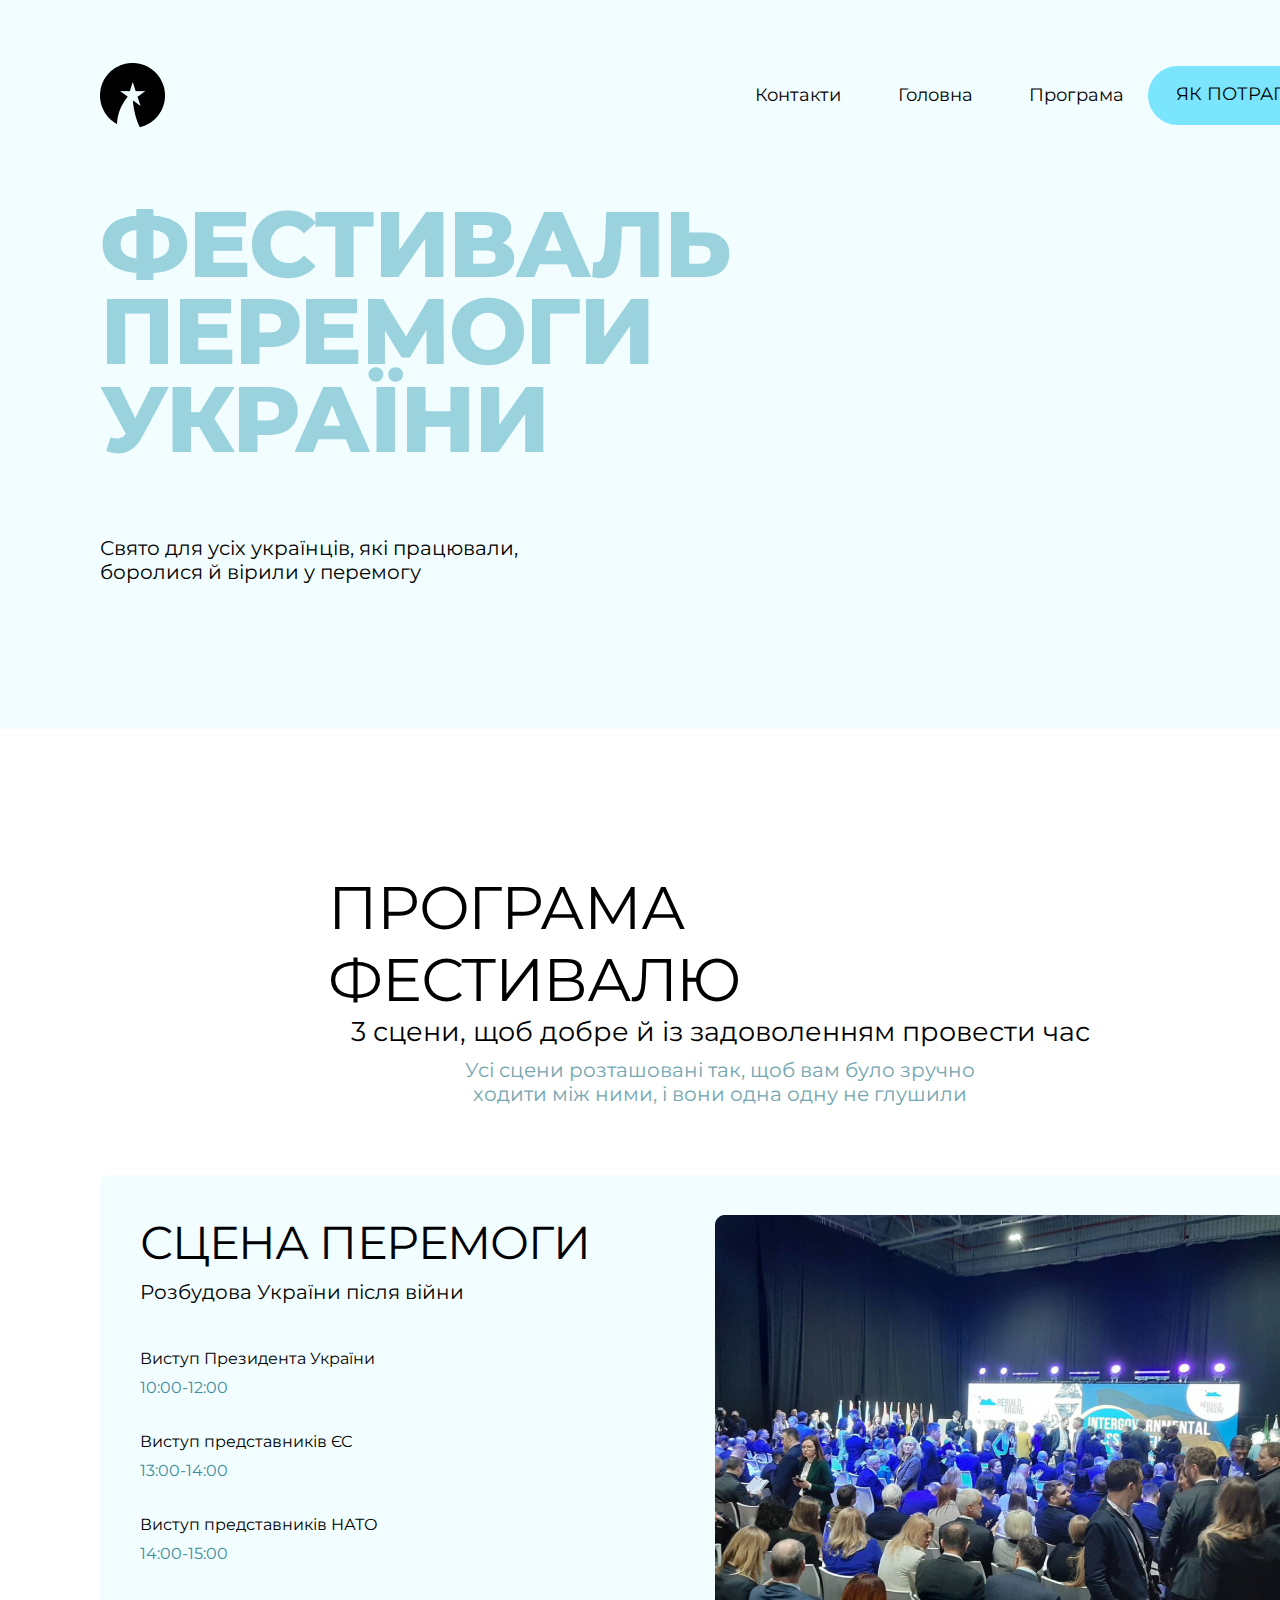
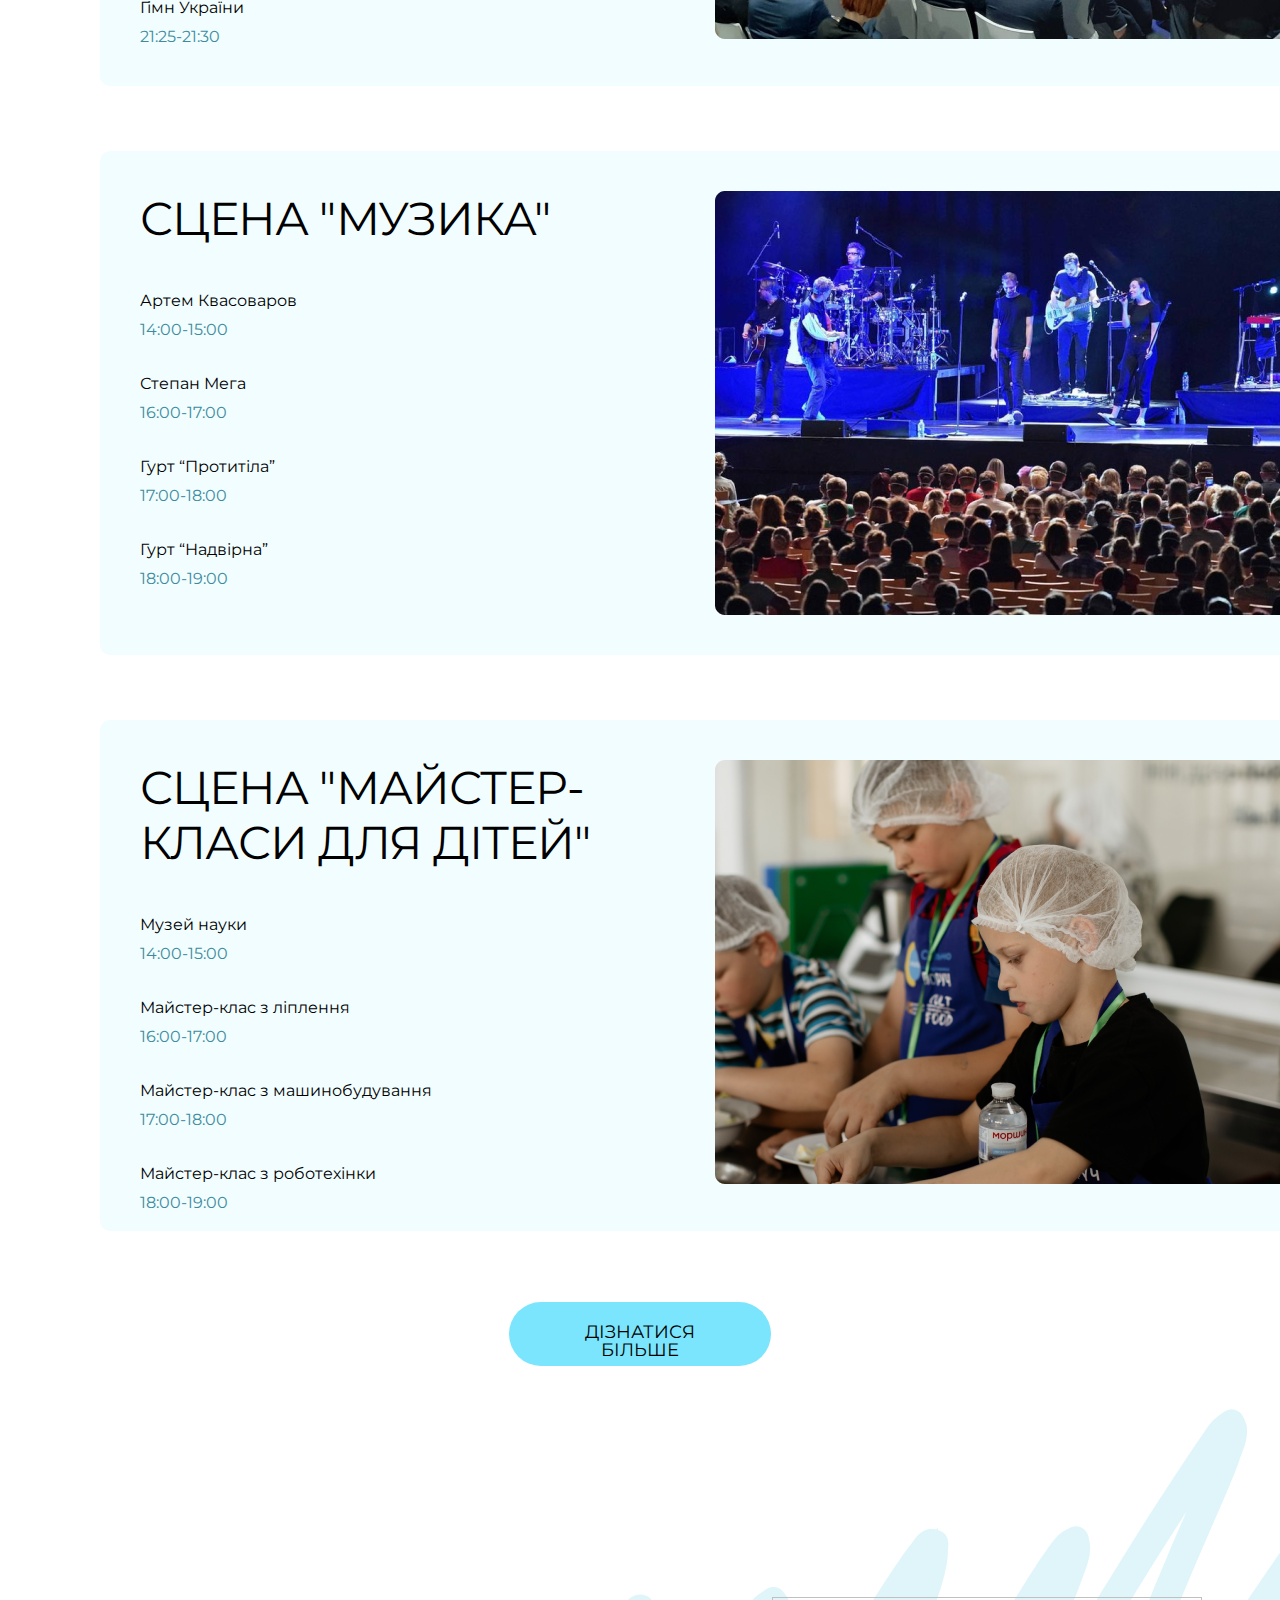
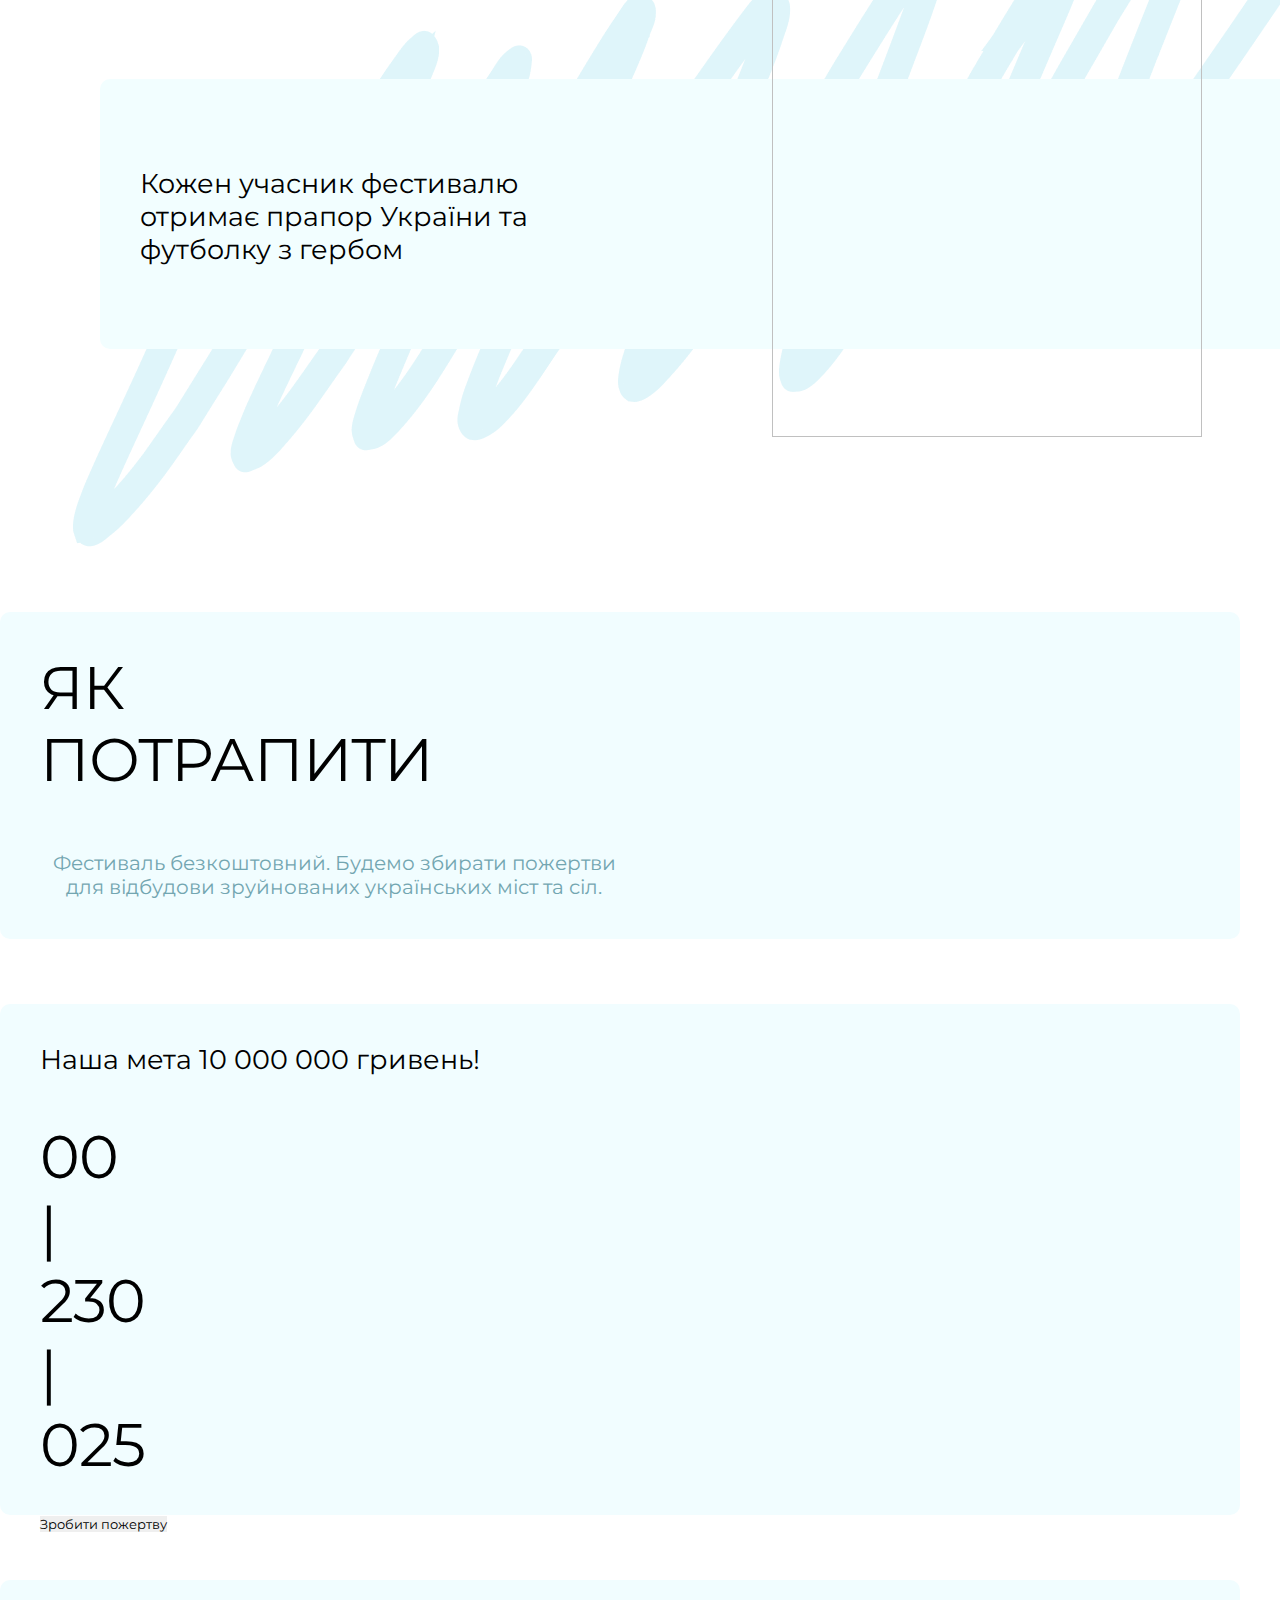
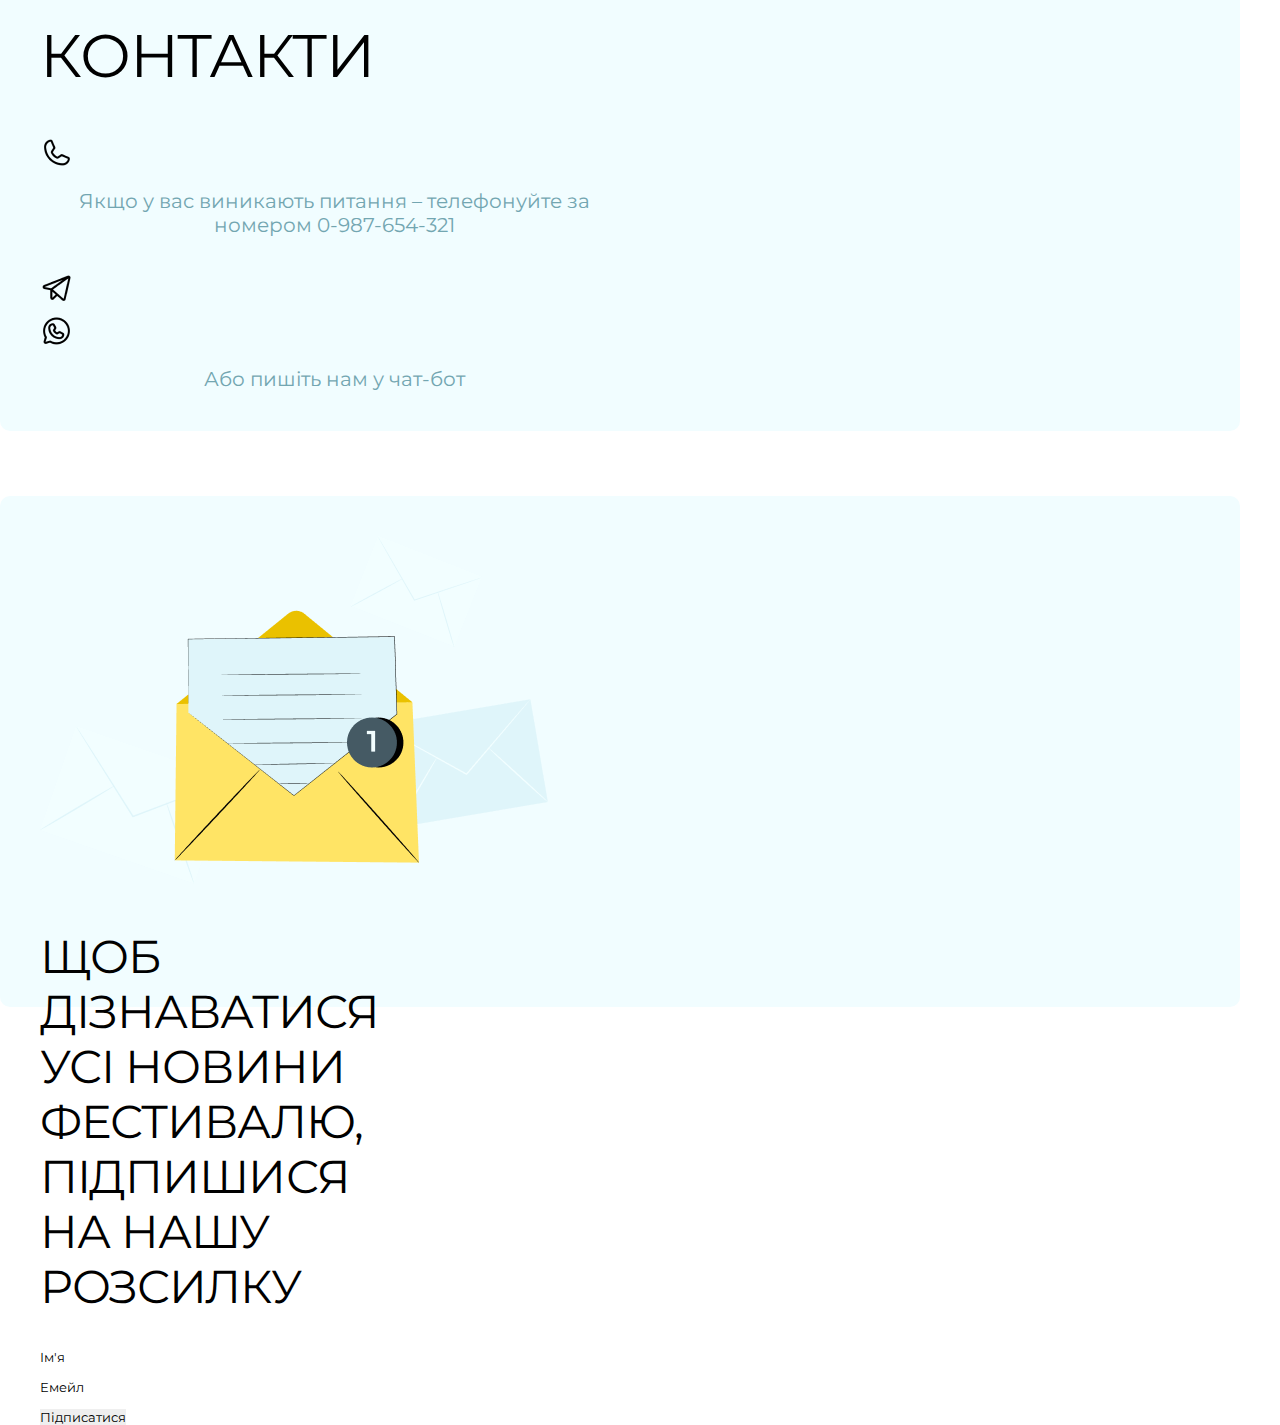
==== index.html @ e522c697 "images in root" ====
<!DOCTYPE html>
<html lang="uk">
<head>
   <meta charset="UTF-8">
   <meta http-equiv="X-UA-Compatible" content="IE=edge">
   <meta name="viewport" content="width=device-width, initial-scale=1.0">
   <title>Фестиваль Перемоги України</title>
   <link rel="stylesheet" href="../css/styles.css">
</head>

<body>
   <conteiner>
      <main>

         <section class="header-section">
            <header>
               <a href="#">
                  <img class="logo" src="Subtract.png" alt="logo">
               </a>
               <nav class="navbar">
                  <ul class="menu">
                     <li><a href="#">Контакти</a></li>
                     <li><a href="#">Головна</a></li>
                     <li><a href="#">Програма</a></li>
                  </ul>
                  <button class="btn" href="#">Як потрапити</button>
               </nav>
            </header>
            <div class="title-content">
               <h1>Фестиваль Перемоги України</h1>
               <h6>Свято для усіх українців, які працювали, боролися й вірили у перемогу</h6>
            </div>
            <div class="image"></div>
         </section>

         <section class="program-section">
            <div class="title-section">
               <h2>Програма фестивалю</h2>
               <h4>3 сцени, щоб добре й із задоволенням провести час</h4>
               <h5>Усі сцени розташовані так, щоб вам було зручно ходити між ними, і вони одна одну не глушили</h5>
            </div>
            <article>
               <div class="row">
                  <div class="content">
                     <div class="title-content">
                        <h3>Сцена Перемоги</h3>
                        <h6>Розбудова України після війни</h6>
                     </div>
                     <div class="main-content">
                        <div class="item">
                           <p>Виступ Президента України</p>
                           <time>10:00-12:00</time>
                        </div>
                        <div class="item">
                           <p>Виступ представників ЄС</p>
                           <time>13:00-14:00</time>
                        </div>
                        <div class="item">
                           <p>Виступ представників НАТО</p>
                           <time>14:00-15:00</time>
                        </div>
                        <div class="item">
                           <p>Гімн України</p>
                           <time>21:25-21:30</time>
                        </div>
                     </div>
                  </div>
                  <div class="image">
                     <img src="/img/scene-1.png" alt="scene-1">
                  </div>
               </div>
            </article>
            <article>
               <div class="row">
                  <div class="content">
                     <div class="title-content">
                        <h3>Сцена "Музика"</h3>
                     </div>
                     <div class="main-content">
                        <div class="item">
                           <p>Артем Квасоваров</p>
                           <time>14:00-15:00</time>
                        </div>
                        <div class="item">
                           <p>Степан Мега</p>
                           <time>16:00-17:00</time>
                        </div>
                        <div class="item">
                           <p>Гурт “Протитіла”</p>
                           <time>17:00-18:00</time>
                        </div>
                        <div class="item">
                           <p>Гурт “Надвірна”</p>
                           <time>18:00-19:00</time>
                        </div>
                     </div>
                  </div>
                  <div class="image">
                     <img src="/img/scene-2.png" alt="scene-2">
                  </div>
               </div>
            </article>
            <article>
               <div class="row">
                  <div class="content">
                     <div class="title-content">
                        <h3>Сцена "Майстер-класи для дітей"</h3>
                     </div>
                     <div class="main-content">
                        <div class="item">
                           <p>Музей науки</p>
                           <time>14:00-15:00</time>
                        </div>
                        <div class="item">
                           <p>Майстер-клас з ліплення</p>
                           <time>16:00-17:00</time>
                        </div>
                        <div class="item">
                           <p>Майстер-клас з машинобудування</p>
                           <time>17:00-18:00</time>
                        </div>
                        <div class="item">
                           <p>Майстер-клас з роботехінки</p>
                           <time>18:00-19:00</time>
                        </div>
                     </div>
                  </div>
                  <div class="image">
                     <img src="/img/scene-3.png" alt="scene-3">
                  </div>
               </div>
            </article>
         </section>
         
         <section class="find-out-more-section">
            <button class="btn" href="#">Дізнатися більше</button>
         </section>

         <section class="shirt-flag-section">
            <div class="line">
               <div class="row">
                  <div class="content">
                     <p>Кожен учасник фестивалю отримає прапор України та футболку з гербом</p>
                  </div>
                  <div class="image">
                     <img id="podarunok">
                     <!-- <img id="image_430"> -->
                     <!-- <img id="image_556"> -->
                  </div>
               </div>
            </div>
         </section>

         <section class="how-to-get-section">
            <article>
               <div class="row">
                  <div class="content">
                     <div class="title-content">
                        <h2>Як потрапити</h2>
                     </div>
                     <div class="main-content">
                        <h5>Фестиваль безкоштовний. Будемо збирати пожертви для відбудови зруйнованих українських міст та сіл.</h5>
                     </div>
                  </div>
               </div>
            </article>
            <article>
               <div class="row">
                  <div class="content">
                     <div class="title-content">
                        <h4>Наша мета 10 000 000 гривень!</h4>
                     </div>
                     <div class="main-content">
                        <h2>
                           <ul>
                              <li>00</li>
                              <li id="line">|</li>
                              <li>230</li>
                              <li id="line">|</li>
                              <li>025</li>
                           </ul>
                        </h2>
                        <div class="btn">
                           <button href="#">Зробити пожертву</button>
                        </div>
                     </div>
                  </div>
               </div>
            </article>
         </section>

      </main>

      <footer>
         <section class="contacts-section">
            <article>
               <div class="row">
                  <div class="content">
                     <div class="title-content">
                        <h2>Контакти</h2>
                     </div>
                     <div class="main-content">
                        <div class="item">
                           <img src="/img/Phone.png" class="icon" alt="Phone">
                           <h5>Якщо у вас виникають питання – телефонуйте за номером <span class="strong">0-987-654-321</span></h5>
                        </div>
                        <div class="item">
                           <img src="/img/TelegramLogo.png" class="icon" alt="TelegramLogo">
                           <img src="/img/WhatsappLogo.png" class="icon" alt="WhatsappLogo">
                           <h5>Або пишіть нам у чат-бот</h5>
                        </div>
                     </div>
                  </div>
               </div>
            </article>
            <article>
               <div class="row">
                  <div class="content">
                     <div class="image">
                        <img src="/img/email.png" alt="email">
                     </div>
                     <div class="main-content">
                        <div class="item">
                           <h3>Щоб дізнаватися усі новини фестивалю, підпишися на нашу розсилку</h3>
                        </div>
                        <div class="item">
                           <form action="/" method="post">
                              <input type="text" name="name" value="Ім'я"/><br><br>
                              <input type="email" name="email" value="Емейл"/><br><br>
                              <input type="submit" value="Підписатися"/>
                        </form>
                        </div>
                     </div>
                  </div>
               </div>
            </article>
         </section>
      </footer>
   </conteiner>
</body>
</html>
---- css/styles.css ----
@import url('https://fonts.googleapis.com/css2?family=Montserrat:ital,wght@0,400;0,700;0,800;1,400;1,700;1,800&display=swap');

* {
   padding: 0;
   margin: 0;
   border: 0;
}

*, *:before, *:after {
   -moz-box-sizing: border-box;
   -webkit-box-sizing: border-box;
   box-sizing: border-box;
}

html, body {
   height: 100%;
   width: 100%;
   font-size: 100%;
   line-height: 1;
   font-size: 14px;
   -ms-text-size-adjust: 100%;
   -webkit-text-size-adjust: 100%;
}

body {
   /* font-family: Arial, "Helvetica Neue", Helvetica, sans-serif; */
   box-sizing: border-box;
}

:focus, :active {
   outline: none;
}

a:focus, a:active {
   outline: none;
}

input, button, textarea {
   outline: none;
   border: none;
   font-family: inherit;
}

input::-ms-clear {
   display: none;
}

button {
   cursor: pointer;
   font-family: inherit;
   color: inherit;
}

button::-moz-focus-inner {
   padding: 0;
   border: 0;
}

a, a:visited {
   text-decoration: none;
   font-family: inherit;
   color: inherit;
}

a:hover {
   text-decoration: none;
}

ul {
   list-style: none;
}

img {
   vertical-align: top;
}

h1, h2, h3, h4, h5, h6 {
   font-size: inherit;
   font-weight: inherit;
}

body {
   width: 100%;
   height: 100%;
}

conteiner {
   max-width: 1440px;
   display: flex;
   flex: 1 1 auto;
   flex-direction: column;
   justify-content: center;
   font-family: 'Montserrat', sans-serif;
   color: black;
   margin: 0 auto;
   padding: 0 auto;
   /* background: #F5F5F5; */
}

.main {
   display: flex;
}

.header-section {
   background: #F1FDFF;
   /* position: absolute; */
   display: flex;
   flex-wrap: wrap;
   width: 1440px;
   height: 729px;
   left: 0px;
   top: 0px;
}

header {
   /* position: absolute; */
   max-width: 1256px;
   height: 64.19px;
   margin: 63px 0 0 100px;

   display: flex;
   flex: 0 1 auto;
   flex-direction: row;
   justify-content: center;
   align-items: center;
   padding: 0px;
   gap: 590px;

   /* border: 2px solid gray;
   border-radius: 5px; */
   z-index: 1;
}

/* .logo {} */

.navbar {
   display: flex;
   flex-direction: row;
   justify-content: space-between;
   align-items: center;
   padding: 0px;
   gap: 24px;

   width: 601px;
   height: 59px;

   /* border: 2px solid gray;
   border-radius: 5px;  */
}

.menu {
   display: flex;
   flex-direction: row;
   justify-content: space-between;
   align-items: center;
   padding: 0px;
   gap: 56px;

   width: 369px;
   height: 17px;
   
   font-family: inherit;
   font-size: 18px;
   /* border: 2px solid gray;
   border-radius: 5px;  */
}

.menu li {
   display: inline;
}

nav .btn {
   width: 208px;
   height: 59px;
   border-radius: 87px;
   background: #7AE5FD;
   font-family: inherit;
   font-size: 18px;
   font-style: normal;
   font-weight: 400;
   line-height: 96.9%;
   /* or 17px */
   text-align: center;
   text-transform: uppercase;
}

.header-section .image {
   /* position: absolute; */
   width: 1448px;
   height: 877px;
   margin: calc(-729px + 148px - 3px) 0 0 425px;
   /* left: 425px; */
   /* top: -148px; */

   background: url(medium-shot-woman-holding-ukranian-flag\ 1.png);
   background-repeat: no-repeat;
   object-fit: cover;
   object-position: top;

   /* border: 2px solid gray;
   border-radius: 5px; */
}

.header-section h1 {
   /* position: absolute; */
   width: 698px;
   line-height: 264px;
   margin: calc(200px - 63px - 64.19px) 0 0 100px;
   /* left: 100px;
   top: 200px; */

   font-family: inherit;
   font-style: normal;
   font-weight: 800;
   font-size: 93px;
   line-height: 94.9%;
   /* or 88px */

   letter-spacing: -0.02em;
   text-transform: uppercase;

   color: #9AD2DE;

   /* border: 2px solid gray;
   border-radius: 5px;  */
}

.header-section h6 {
   /* position: absolute; */
   width: 484px;
   height: 48px;
   margin: calc(528px - 264px - 200px) 0 0 100px;
   left: 101px;
   top: 528px;

   font-family: inherit;
   font-style: normal;
   font-weight: 400;
   font-size: 20px;
   line-height: 120%;
   /* or 24px */

   color: #000000;

   /* border: 2px solid gray;
   border-radius: 5px;  */
}

.program-section {
   max-width: 1240px;
   display: flex;
   flex: 0 1 auto;
   flex-wrap: wrap;
   flex-direction: column;
   align-items: center;
   margin: 143px 0 0 100px;

   /* position: absolute;
   width: 1240px;
   height: 1917px;
   left: 100px;
   top: 872px; */
}

.title-section {
   max-width: 784px;
   display: flex;
   flex: 0 1 auto;
   flex-wrap: wrap;
   flex-direction: column;
   align-items: center;
   margin: 0 0 4px 0;
}

h2 {
   font-family: inherit;
   font-style: normal;
   font-size: 60px;
   font-weight: 400;
   line-height: 72px;
   /* line-height: 120%; */
   letter-spacing: -0.02em;
   text-transform: uppercase;
}

h4 {
   font-family: inherit;
   font-style: normal;
   font-size: 27px;
   font-weight: 400;
   line-height: 32px;
   /* line-height: 120%; */
   text-align: center;
}

h5 {
   font-family: inherit;
   font-style: normal;
   font-size: 20px;
   font-weight: 400;
   line-height: 24px;
   /* line-height: 120%; */
   text-align: center;
   color: #73A6B1;
   width: 588px;
   margin-top: 10px;
}

article {
   width: 1240px;
   display: flex;
   flex: 0 1 auto;
   margin: 65px 0 0 0;
   /* align-items: center; */

   background: #F1FDFF;
   border-radius: 10px;
}

article .row {
   display: flex;
   flex: 1 1 auto;
   margin: 40px;
   justify-content: space-between;
}

.content {
   display: flex;
   flex: 0 1 auto;
   flex-direction: column;
   align-items: flex-start;
   padding: 0px;
   gap: 45px;

   max-width: 452px;
   max-height: 431px;
}

.title-content {
   max-width: 452px;
   display: flex;
   flex: 0 1 auto;
   flex-direction: column;
   align-items: flex-start;
   gap: 10px;
}

h3 {
   font-family: inherit;
   font-style: normal;
   font-size: 46px;
   font-weight: 400;
   line-height: 55px;
   /* line-height: 120%; */
   letter-spacing: -0.02em;
   text-transform: uppercase;
}

h6 {
   font-family: inherit;
   font-style: normal;
   font-size: 20px;
   font-weight: 400;
   line-height: 24px;
   /* line-height: 120%; */
}

.main-content {
   max-width: 292px;
   display: flex;
   flex: 0 1 auto;
   flex-direction: column;
   align-items: flex-start;
   gap: 35px;
}

.item {
   display: flex;
   flex: 0 1 auto;
   flex-direction: column;
   align-items: flex-start;
   gap: 10px;
}

p {
   font-family: inherit;
   font-style: normal;
   font-size: 16px;
   font-weight: 400;
   line-height: 19px;
   /* line-height: 120%; */
}

time {
   font-family: inherit;
   font-style: normal;
   font-size: 16px;
   font-weight: 400;
   line-height: 19px;
   /* line-height: 120%; */
   color: #3D8C9D;
}

.find-out-more-section {
   display: flex;
   flex: 0 1 auto;
   flex-direction: row;
   justify-content: center;
   margin: 71px 0 43px 0; 
}

.find-out-more-section .btn {
   max-width: 262px;
   max-height: 64px;
   padding: 21px 35px;
   gap: 10px;
   background: #7AE5FD;
   border-radius: 87px;

   font-family: inherit;
   font-style: normal;
   font-weight: 400;
   font-size: 18px;
   line-height: 100%;
   text-transform: uppercase;
}

.shirt-flag-section {
   display: flex;
   flex: 1 1 auto;
   width: 1285px;
   height: 738px;
   margin: 0 83px 0 72px;
   background-image: url(/img/Фон\ 5.png);
   background-repeat: no-repeat;
   background-size: 100%;
   object-fit: cover;
   object-position: top;

   /* border: 2px solid gray;
   border-radius: 5px;  */
}

.shirt-flag-section .line {
   display: flex;
   flex: 0 1 auto;
   width: 1239px;
   height: 270px;
   margin: 270px 18px 191px 28px;
   background: #F2FEFF;
   border-radius: 10px;
   /* object-fit: cover;
   object-position: top; */
}

.shirt-flag-section .row {
   width: 1062px;
   height: 439.61px;
   margin: -81.61px 137px -81px 40px;
   display: flex;
   flex: 0 1 auto;
   /* flex-wrap: wrap; */
   align-items: center;
   gap: 241px;

   /* border: 2px solid gray;
   border-radius: 5px;  */
}

.shirt-flag-section p {
   font-family: inherit;
   font-style: normal;
   font-size: 27.271px;
   font-weight: 400;
   line-height: 120%;
}

/* #image_430 {
   width: 347px;
   height: 395.52px;
   margin: 0 37.9px 0 0;

   background: url(/img/430\ copy\ 1.png);
   transform: rotate(6.92deg);
   background-position: center;
} */

/* #image_556 {
   width: 347px;
   height: 395.52px;
   
   background: url(/img/image_556\ 1.png);
   background-repeat: no-repeat;
} */

#podarunok {
   width: 430px;
   height: 439.61px;
   
   background: url(/img/Подарунок.png);
}
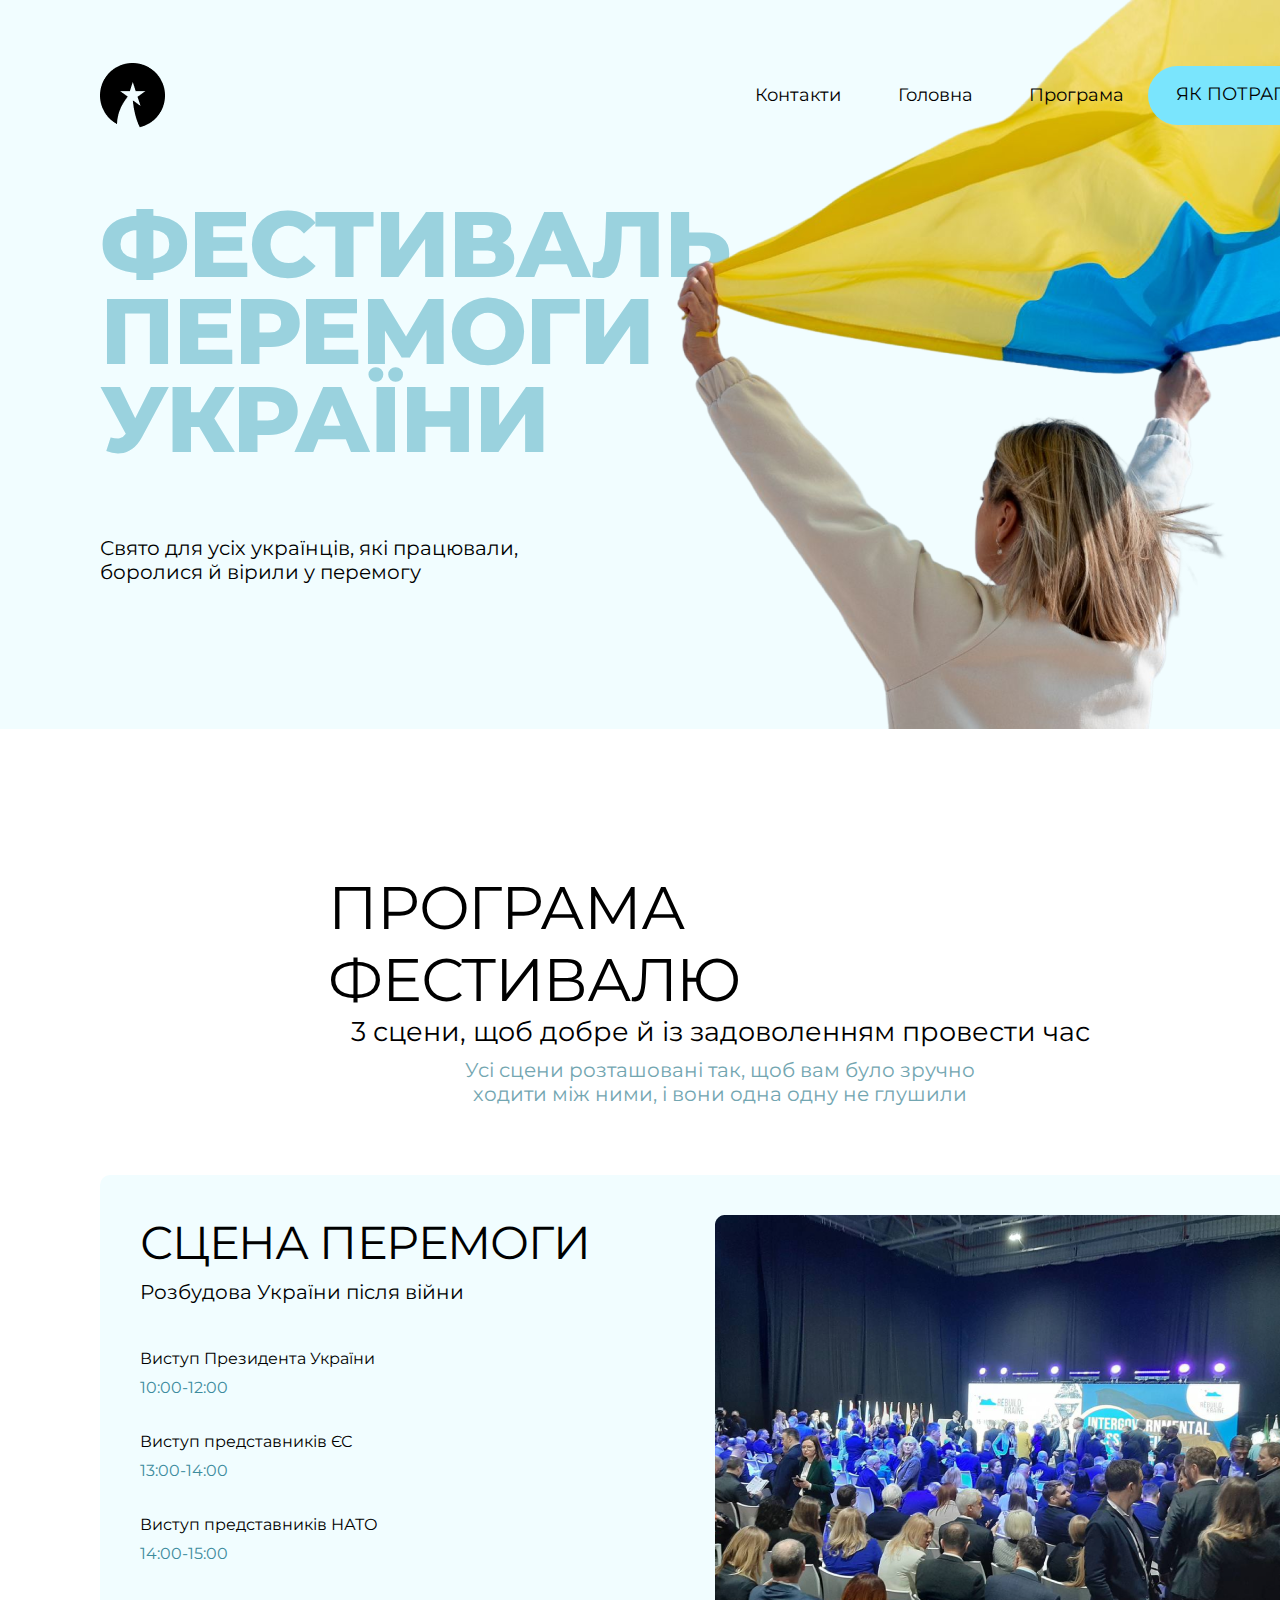
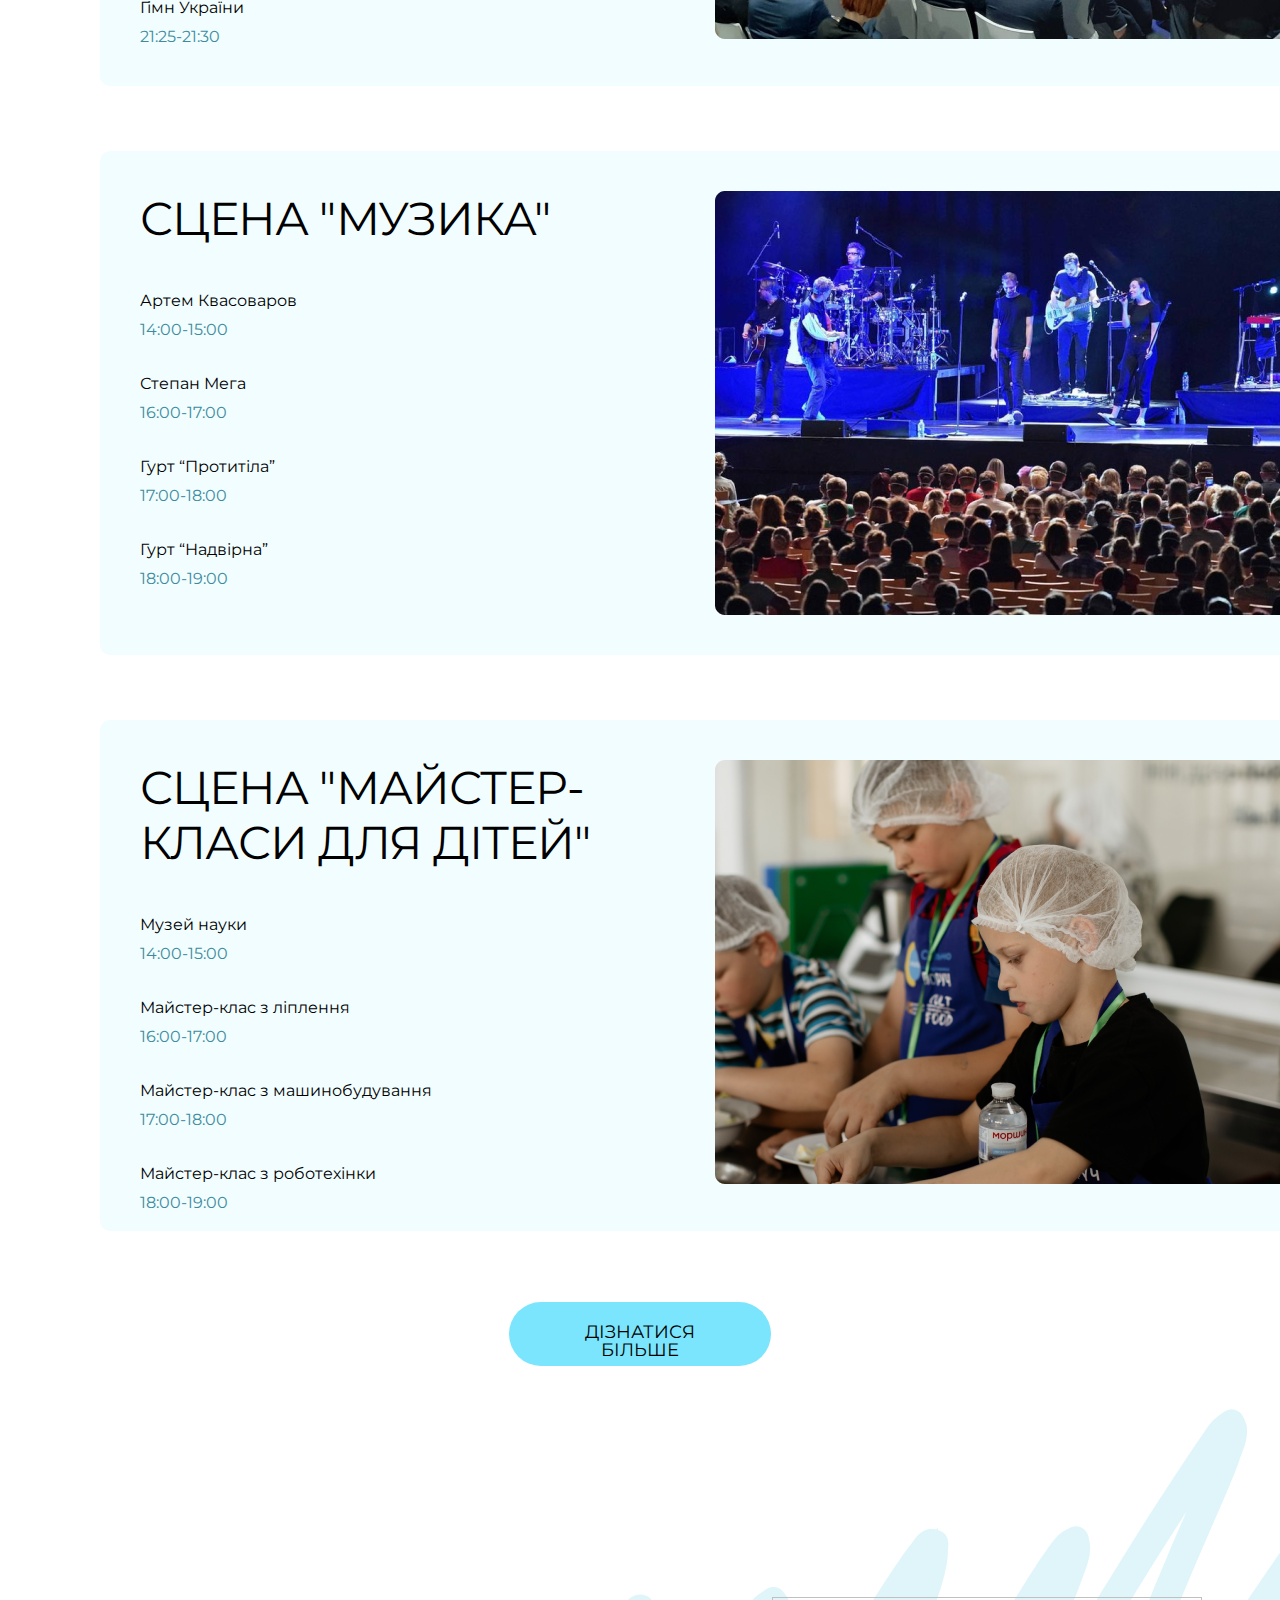
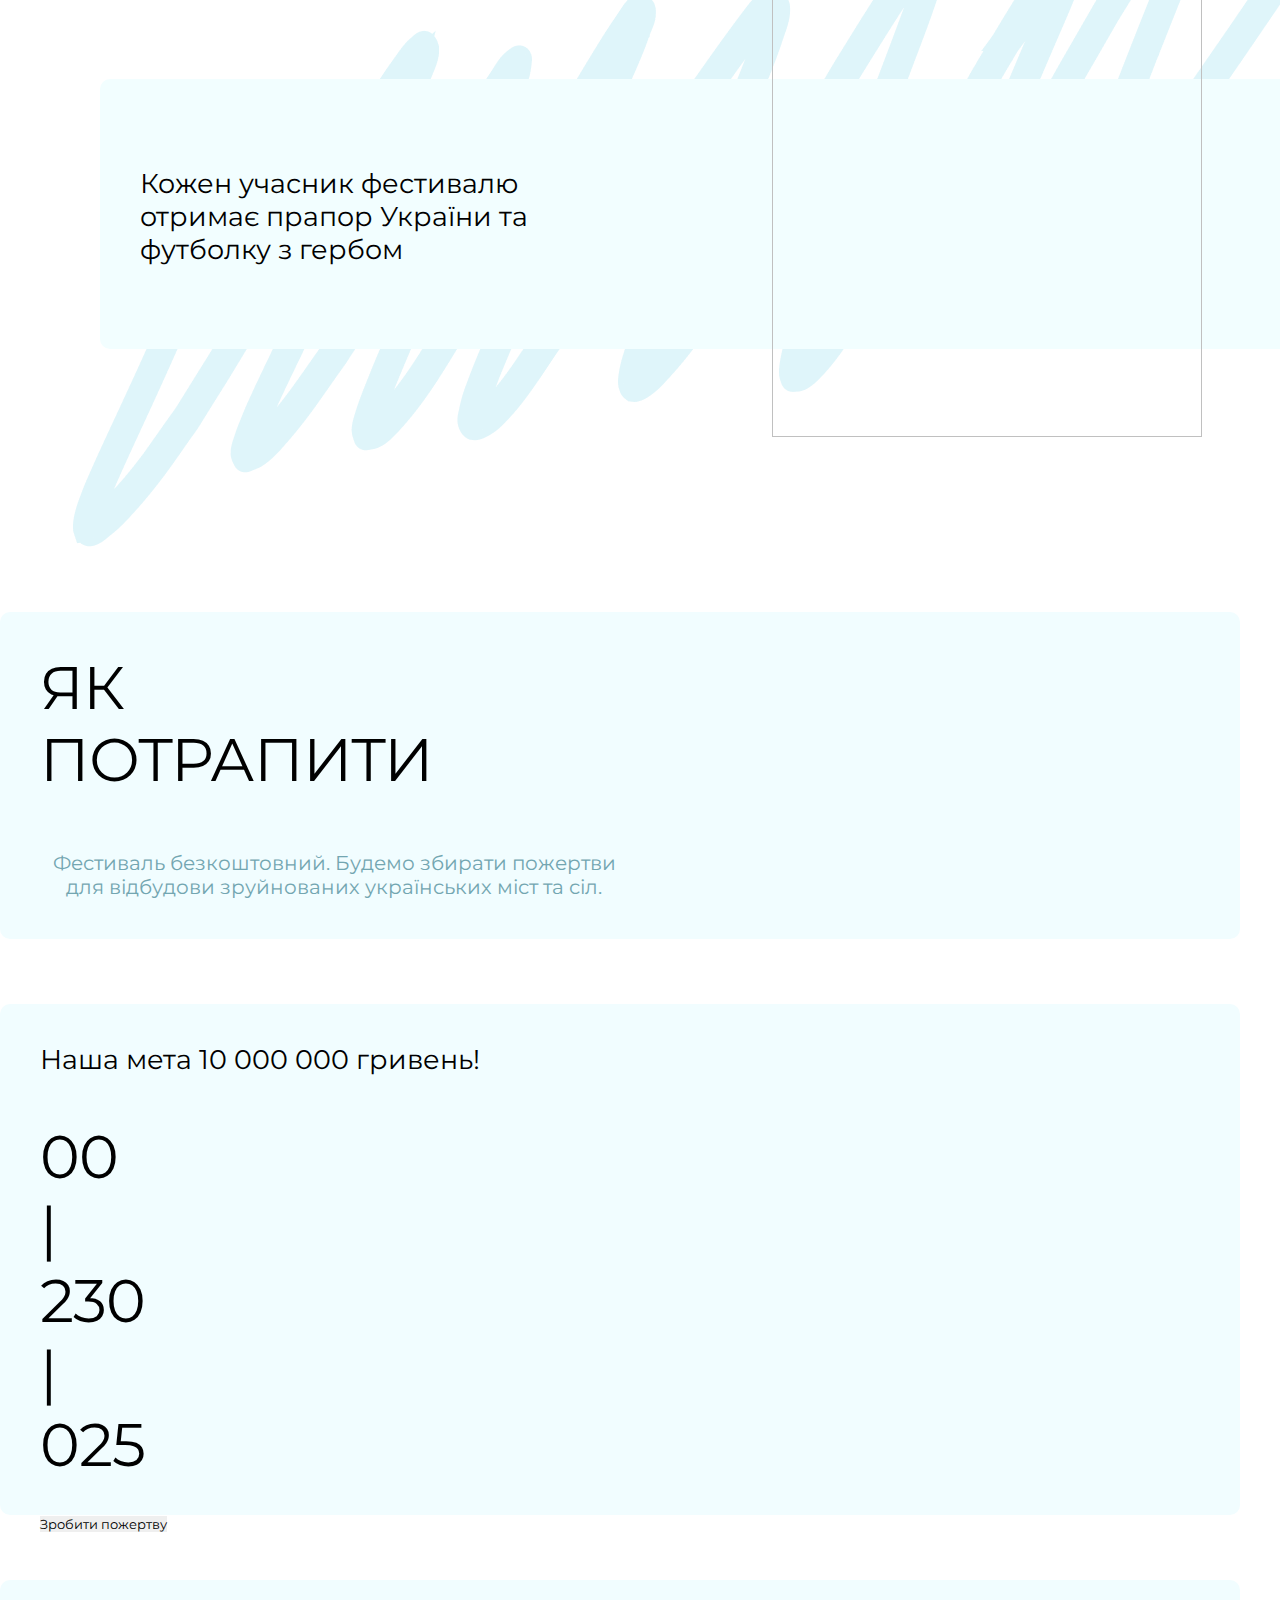
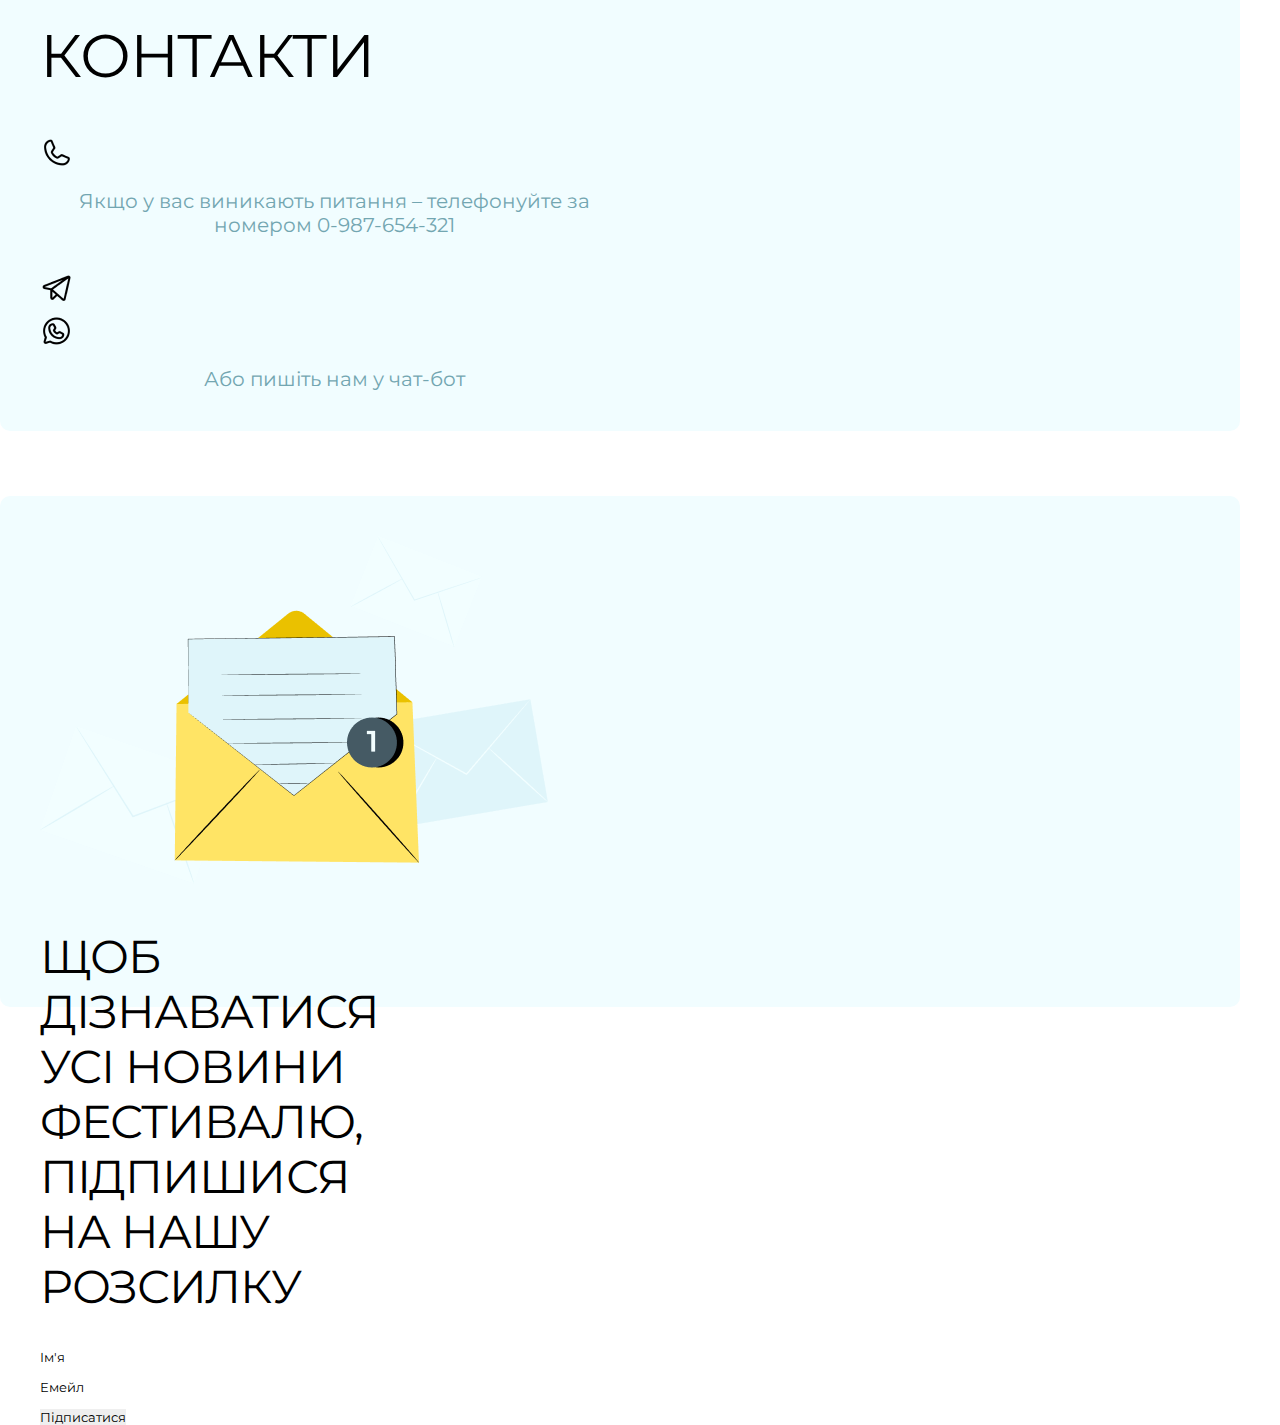
==== commit bc3f763c: "'./' in html, '../' in css + .gitignore" ====
--- a/index.html
+++ b/index.html
@@ -5,7 +5,7 @@
    <meta http-equiv="X-UA-Compatible" content="IE=edge">
    <meta name="viewport" content="width=device-width, initial-scale=1.0">
    <title>Фестиваль Перемоги України</title>
-   <link rel="stylesheet" href="../css/styles.css">
+   <link rel="stylesheet" href="./css/styles.css">
 </head>
 
 <body>
@@ -15,7 +15,7 @@
          <section class="header-section">
             <header>
                <a href="#">
-                  <img class="logo" src="Subtract.png" alt="logo">
+                  <img class="logo" src="./img/Subtract.png" alt="logo">
                </a>
                <nav class="navbar">
                   <ul class="menu">
@@ -66,7 +66,7 @@
                      </div>
                   </div>
                   <div class="image">
-                     <img src="/img/scene-1.png" alt="scene-1">
+                     <img src="./img/scene-1.png" alt="scene-1">
                   </div>
                </div>
             </article>
@@ -96,7 +96,7 @@
                      </div>
                   </div>
                   <div class="image">
-                     <img src="/img/scene-2.png" alt="scene-2">
+                     <img src="./img/scene-2.png" alt="scene-2">
                   </div>
                </div>
             </article>
@@ -126,7 +126,7 @@
                      </div>
                   </div>
                   <div class="image">
-                     <img src="/img/scene-3.png" alt="scene-3">
+                     <img src="./img/scene-3.png" alt="scene-3">
                   </div>
                </div>
             </article>
@@ -201,12 +201,12 @@
                      </div>
                      <div class="main-content">
                         <div class="item">
-                           <img src="/img/Phone.png" class="icon" alt="Phone">
+                           <img src="./img/Phone.png" class="icon" alt="Phone">
                            <h5>Якщо у вас виникають питання – телефонуйте за номером <span class="strong">0-987-654-321</span></h5>
                         </div>
                         <div class="item">
-                           <img src="/img/TelegramLogo.png" class="icon" alt="TelegramLogo">
-                           <img src="/img/WhatsappLogo.png" class="icon" alt="WhatsappLogo">
+                           <img src="./img/TelegramLogo.png" class="icon" alt="TelegramLogo">
+                           <img src="./img/WhatsappLogo.png" class="icon" alt="WhatsappLogo">
                            <h5>Або пишіть нам у чат-бот</h5>
                         </div>
                      </div>
@@ -217,7 +217,7 @@
                <div class="row">
                   <div class="content">
                      <div class="image">
-                        <img src="/img/email.png" alt="email">
+                        <img src="./img/email.png" alt="email">
                      </div>
                      <div class="main-content">
                         <div class="item">
--- a/css/styles.css
+++ b/css/styles.css
@@ -192,7 +192,7 @@
    /* left: 425px; */
    /* top: -148px; */
 
-   background: url(medium-shot-woman-holding-ukranian-flag\ 1.png);
+   background: url(../img/medium-shot-woman-holding-ukranian-flag\ 1.png);
    background-repeat: no-repeat;
    object-fit: cover;
    object-position: top;
@@ -431,7 +431,7 @@
    width: 1285px;
    height: 738px;
    margin: 0 83px 0 72px;
-   background-image: url(/img/Фон\ 5.png);
+   background-image: url(../img/Фон\ 5.png);
    background-repeat: no-repeat;
    background-size: 100%;
    object-fit: cover;
@@ -480,7 +480,7 @@
    height: 395.52px;
    margin: 0 37.9px 0 0;
 
-   background: url(/img/430\ copy\ 1.png);
+   background: url(../img/430\ copy\ 1.png);
    transform: rotate(6.92deg);
    background-position: center;
 } */
@@ -489,7 +489,7 @@
    width: 347px;
    height: 395.52px;
    
-   background: url(/img/image_556\ 1.png);
+   background: url(../img/image_556\ 1.png);
    background-repeat: no-repeat;
 } */
 
@@ -497,5 +497,5 @@
    width: 430px;
    height: 439.61px;
    
-   background: url(/img/Подарунок.png);
-}
+   background: url(../img/Подарунок.png);
+}
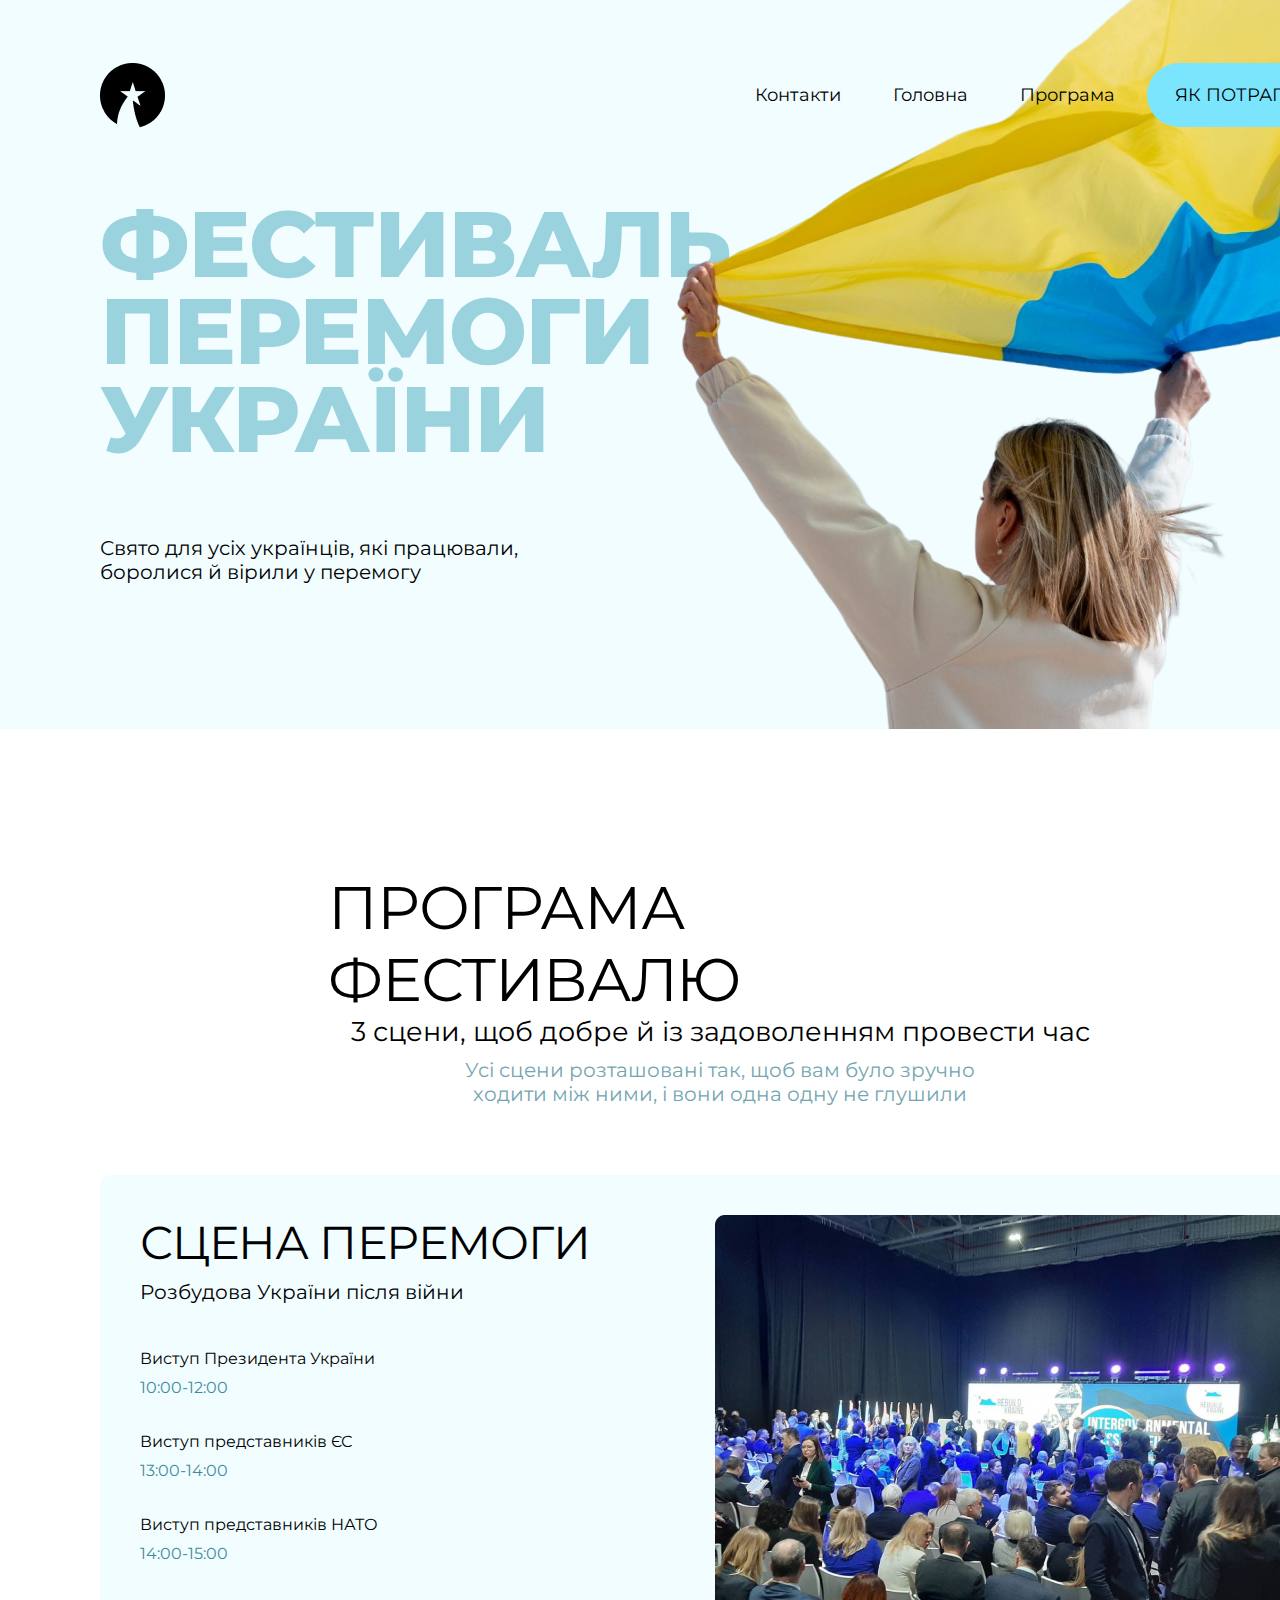
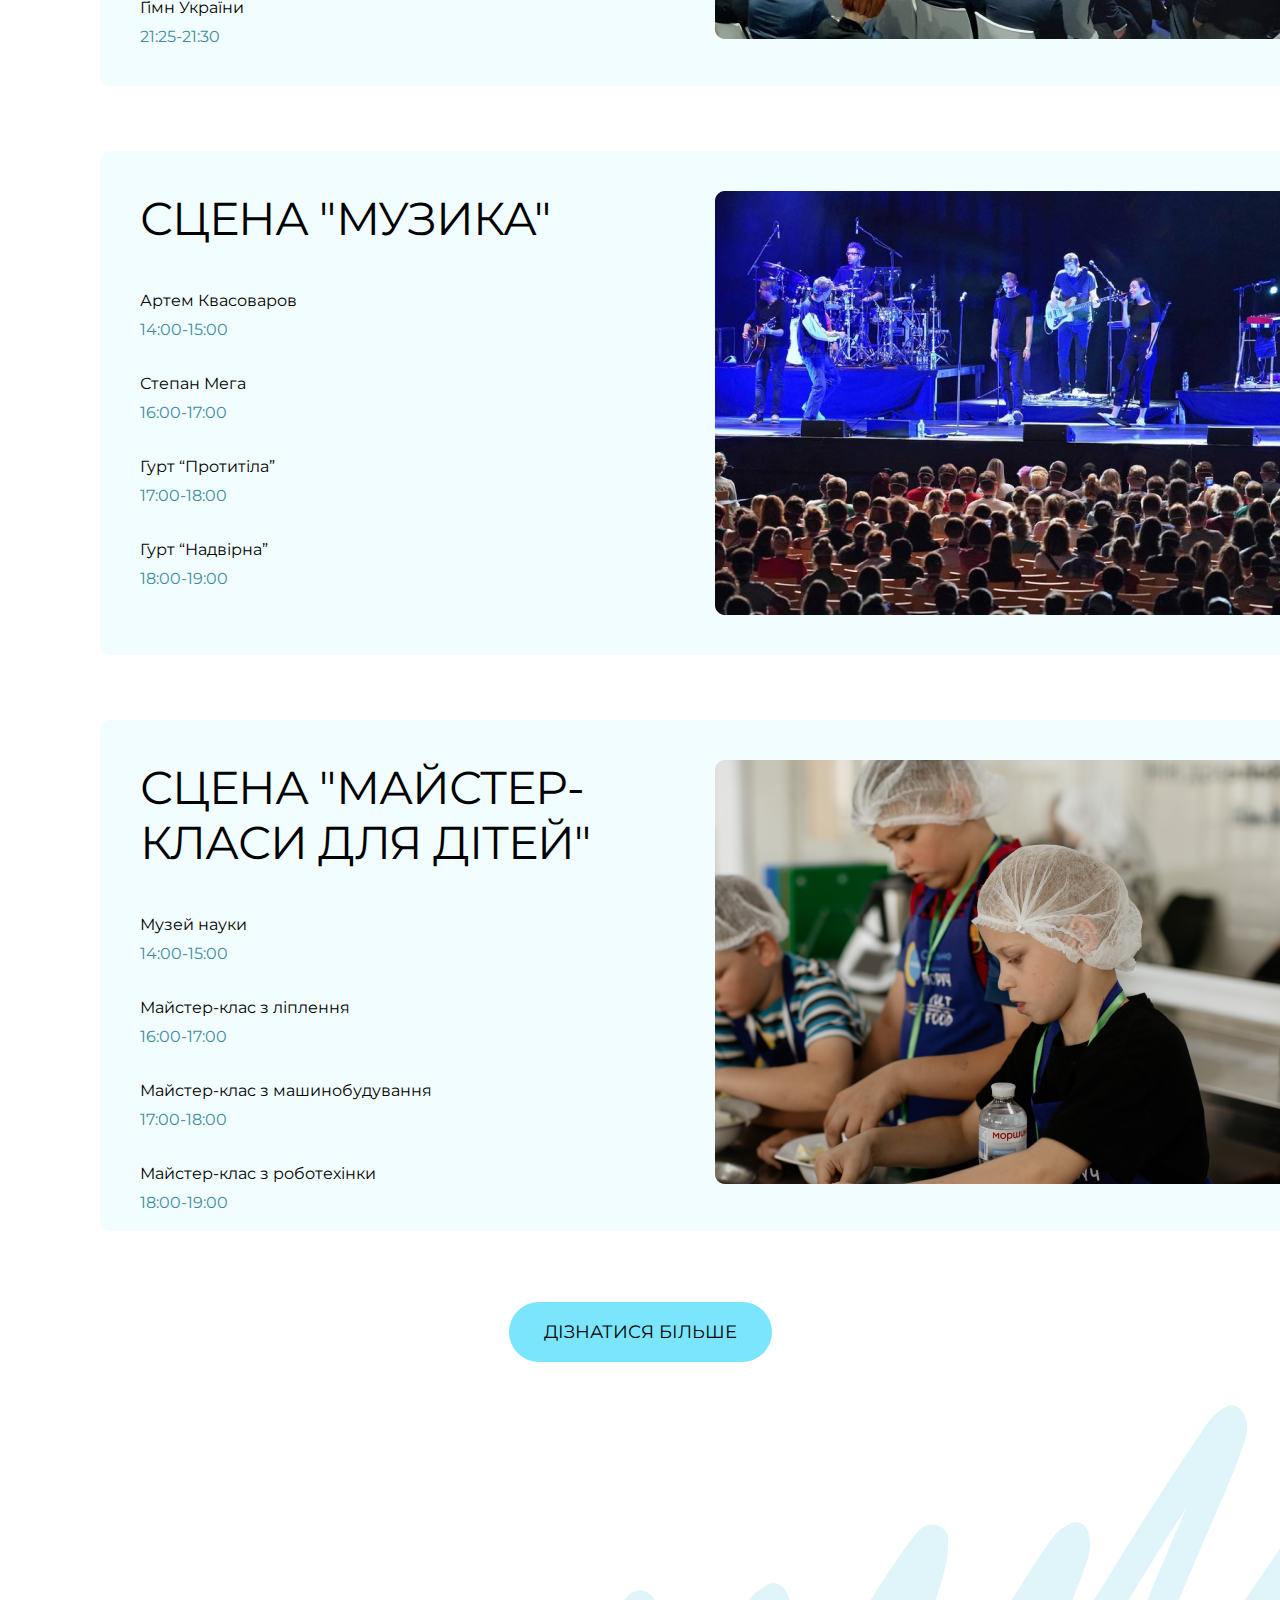
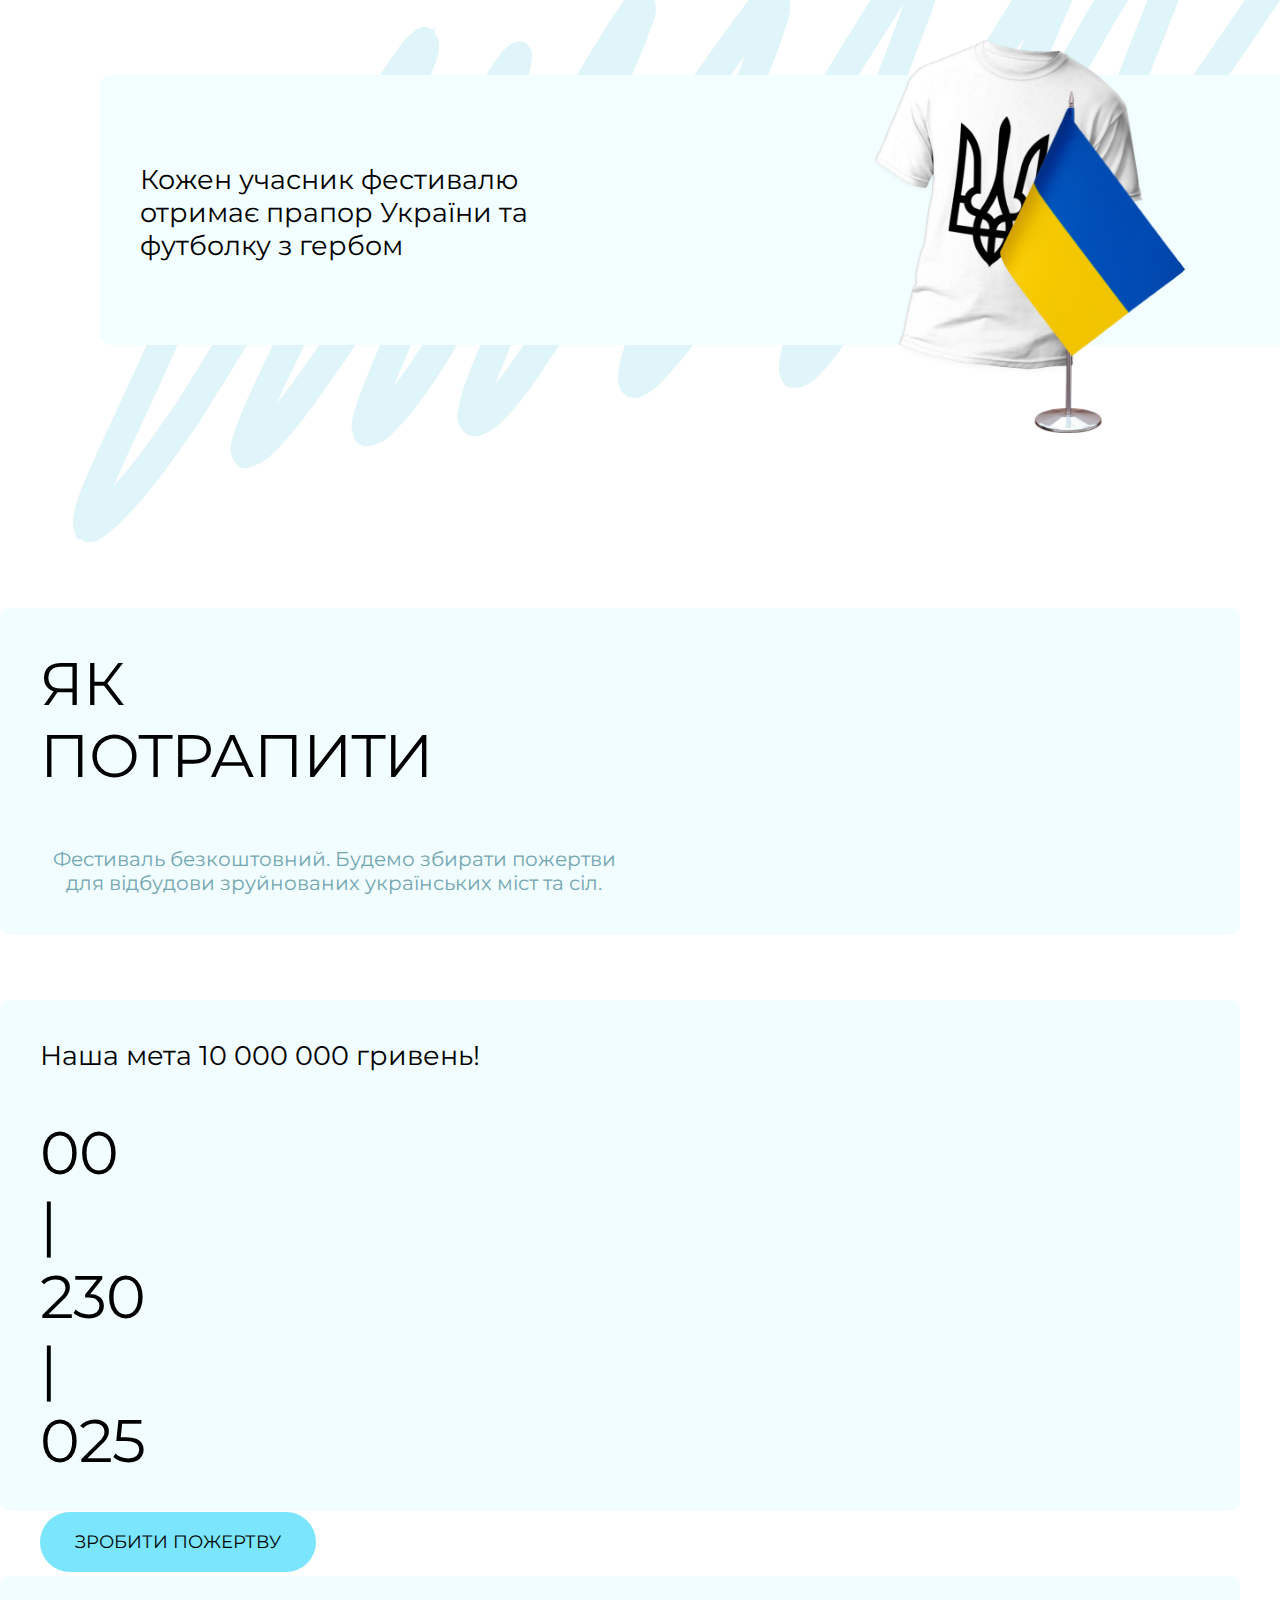
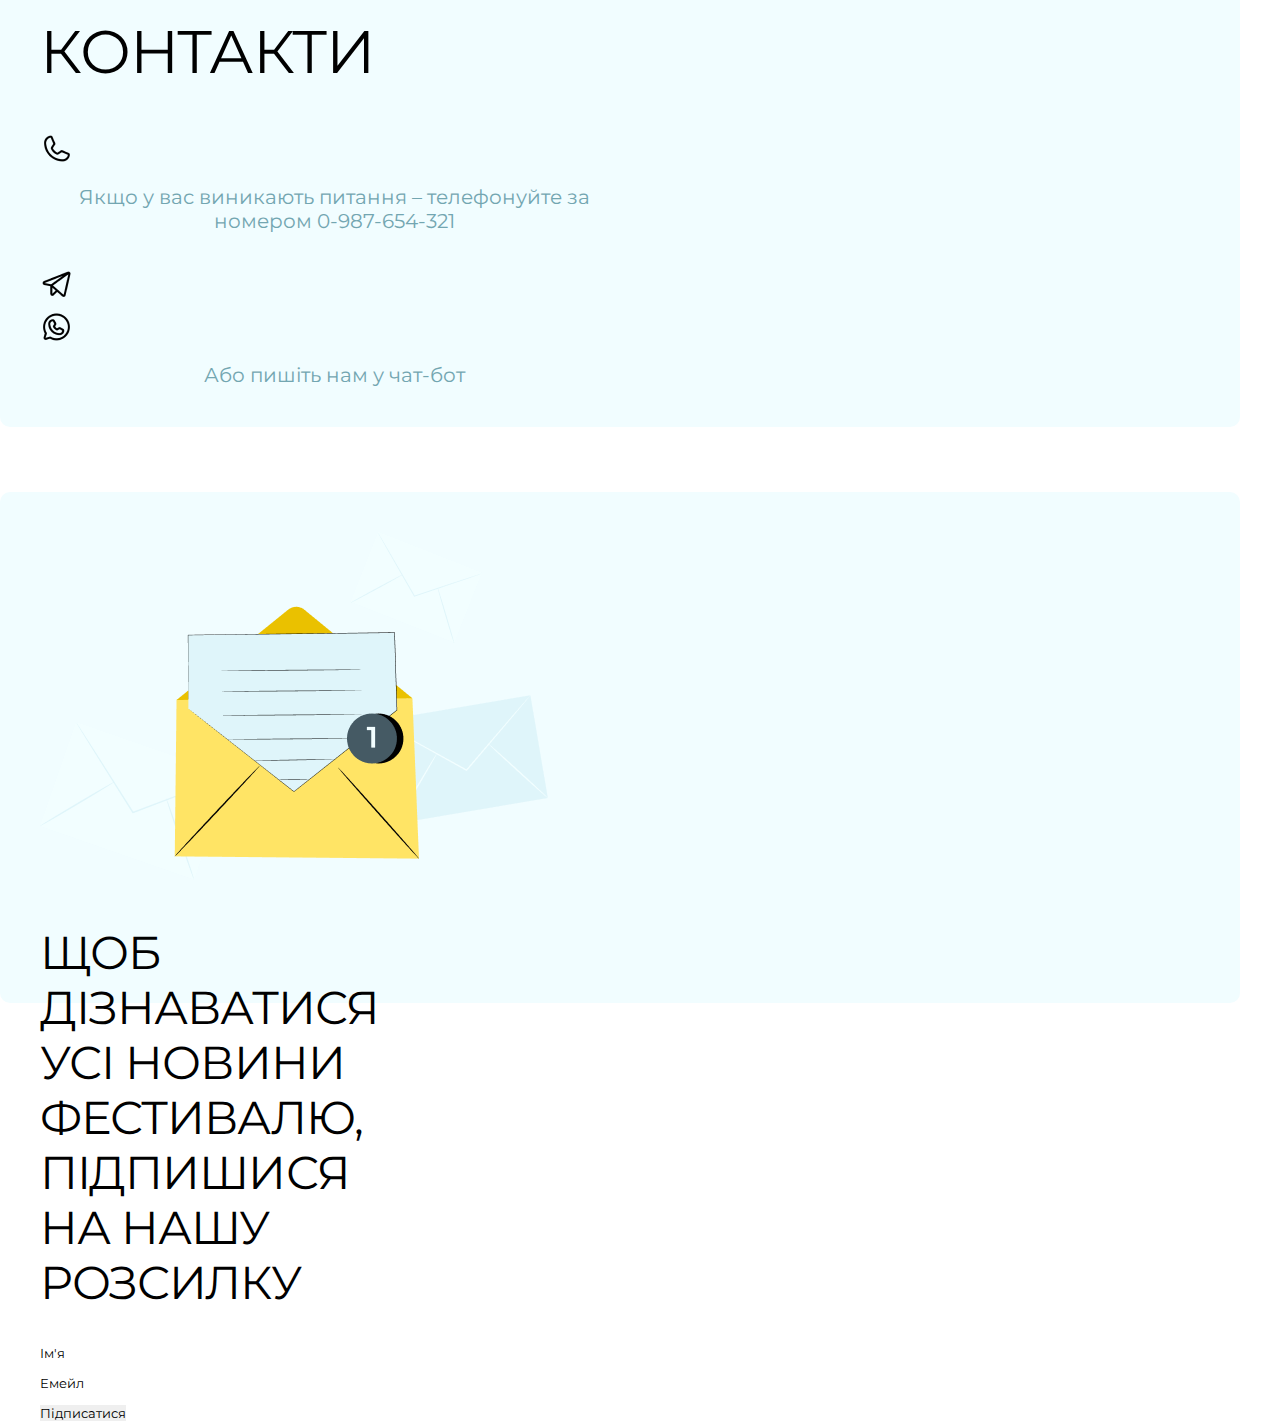
==== commit ab26a468: "background shirt-flag-section was created" ====
--- a/index.html
+++ b/index.html
@@ -14,16 +14,16 @@
 
          <section class="header-section">
             <header>
-               <a href="#">
-                  <img class="logo" src="./img/Subtract.png" alt="logo">
+               <a class="logo" href="#">
+                  <img src="./img/Subtract.png" alt="logo">
                </a>
                <nav class="navbar">
                   <ul class="menu">
-                     <li><a href="#">Контакти</a></li>
+                     <li ><a href="#">Контакти</a></li>
                      <li><a href="#">Головна</a></li>
                      <li><a href="#">Програма</a></li>
+                     <li><a class="btn" href="#">Як потрапити</a></li>
                   </ul>
-                  <button class="btn" href="#">Як потрапити</button>
                </nav>
             </header>
             <div class="title-content">
@@ -133,7 +133,7 @@
          </section>
          
          <section class="find-out-more-section">
-            <button class="btn" href="#">Дізнатися більше</button>
+            <a class="btn" href="#">Дізнатися більше</a>
          </section>
 
          <section class="shirt-flag-section">
@@ -142,11 +142,7 @@
                   <div class="content">
                      <p>Кожен учасник фестивалю отримає прапор України та футболку з гербом</p>
                   </div>
-                  <div class="image">
-                     <img id="podarunok">
-                     <!-- <img id="image_430"> -->
-                     <!-- <img id="image_556"> -->
-                  </div>
+                  <div class="image"></div>
                </div>
             </div>
          </section>
@@ -180,9 +176,7 @@
                               <li>025</li>
                            </ul>
                         </h2>
-                        <div class="btn">
-                           <button href="#">Зробити пожертву</button>
-                        </div>
+                        <a class="btn" href="#">Зробити пожертву</a>
                      </div>
                   </div>
                </div>
--- a/css/styles.css
+++ b/css/styles.css
@@ -92,6 +92,7 @@
    justify-content: center;
    font-family: 'Montserrat', sans-serif;
    color: black;
+   font-weight: 400;
    margin: 0 auto;
    padding: 0 auto;
    /* background: #F5F5F5; */
@@ -103,7 +104,6 @@
 
 .header-section {
    background: #F1FDFF;
-   /* position: absolute; */
    display: flex;
    flex-wrap: wrap;
    width: 1440px;
@@ -113,8 +113,7 @@
 }
 
 header {
-   /* position: absolute; */
-   max-width: 1256px;
+   min-width: 1256px;
    height: 64.19px;
    margin: 63px 0 0 100px;
 
@@ -123,63 +122,41 @@
    flex-direction: row;
    justify-content: center;
    align-items: center;
-   padding: 0px;
-   gap: 590px;
+   /* gap: 590px; */
 
    /* border: 2px solid gray;
    border-radius: 5px; */
    z-index: 1;
 }
 
-/* .logo {} */
-
 .navbar {
    display: flex;
+   justify-content: space-between;
+   align-items: center;
+   margin-left: auto;
+   /* gap: 24px; */
+
+   width: 601px;
+   height: 59px;
+}
+
+.menu {
+   display: flex;
+   flex: 1 1 auto;
    flex-direction: row;
    justify-content: space-between;
    align-items: center;
-   padding: 0px;
-   gap: 24px;
-
-   width: 601px;
-   height: 59px;
-
-   /* border: 2px solid gray;
-   border-radius: 5px;  */
-}
-
-.menu {
-   display: flex;
-   flex-direction: row;
-   justify-content: space-between;
-   align-items: center;
-   padding: 0px;
-   gap: 56px;
-
-   width: 369px;
-   height: 17px;
-   
-   font-family: inherit;
-   font-size: 18px;
-   /* border: 2px solid gray;
-   border-radius: 5px;  */
-}
-
-.menu li {
-   display: inline;
+   list-style: none;
+   font-size: 18px; 
 }
 
 nav .btn {
-   width: 208px;
-   height: 59px;
+   padding: 21px 28px;
+   margin-left: -20px;
    border-radius: 87px;
    background: #7AE5FD;
-   font-family: inherit;
    font-size: 18px;
-   font-style: normal;
-   font-weight: 400;
-   line-height: 96.9%;
-   /* or 17px */
+   line-height: 100%;
    text-align: center;
    text-transform: uppercase;
 }
@@ -410,19 +387,12 @@
 }
 
 .find-out-more-section .btn {
-   max-width: 262px;
-   max-height: 64px;
+   font-size: 18px;
+   line-height: 100%;
+   text-transform: uppercase;
    padding: 21px 35px;
-   gap: 10px;
    background: #7AE5FD;
    border-radius: 87px;
-
-   font-family: inherit;
-   font-style: normal;
-   font-weight: 400;
-   font-size: 18px;
-   line-height: 100%;
-   text-transform: uppercase;
 }
 
 .shirt-flag-section {
@@ -475,27 +445,24 @@
    line-height: 120%;
 }
 
-/* #image_430 {
-   width: 347px;
-   height: 395.52px;
-   margin: 0 37.9px 0 0;
-
-   background: url(../img/430\ copy\ 1.png);
-   transform: rotate(6.92deg);
-   background-position: center;
-} */
-
-/* #image_556 {
-   width: 347px;
-   height: 395.52px;
-   
-   background: url(../img/image_556\ 1.png);
-   background-repeat: no-repeat;
-} */
-
-#podarunok {
+.shirt-flag-section .image {
+   display: flex;
+   flex: 0 1 auto;
    width: 430px;
    height: 439.61px;
-   
-   background: url(../img/Подарунок.png);
-}
+
+   background-image: url(../img/image_556\ 1.png), url(../img/430\ copy\ 1.png);
+   /* transform: 0, rotate(6.92deg); */
+   background-size: 222px, 347px;
+   background-repeat: no-repeat;
+   background-position: bottom right, center left;
+}
+
+.how-to-get-section .btn {
+   font-size: 18px;
+   line-height: 100%;
+   text-transform: uppercase;
+   padding: 21px 35px;
+   background: #7AE5FD;
+   border-radius: 87px;
+}
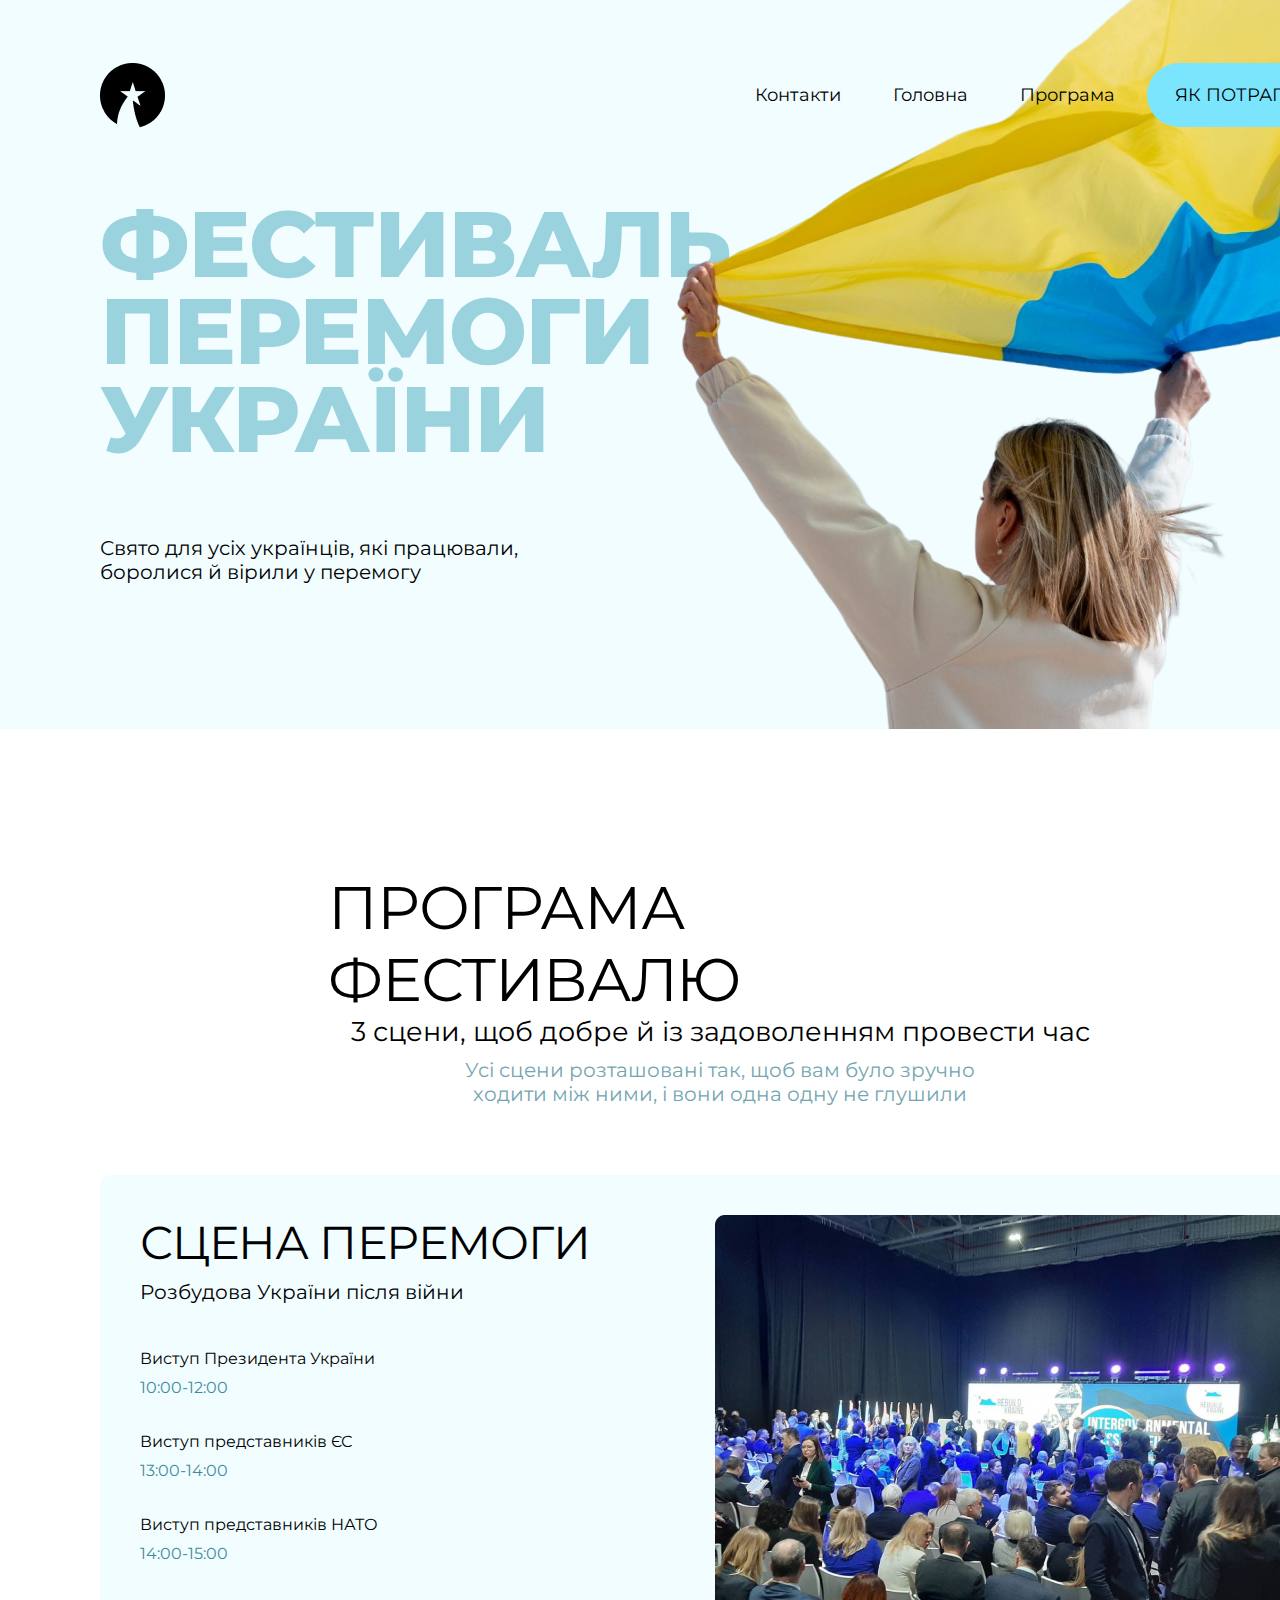
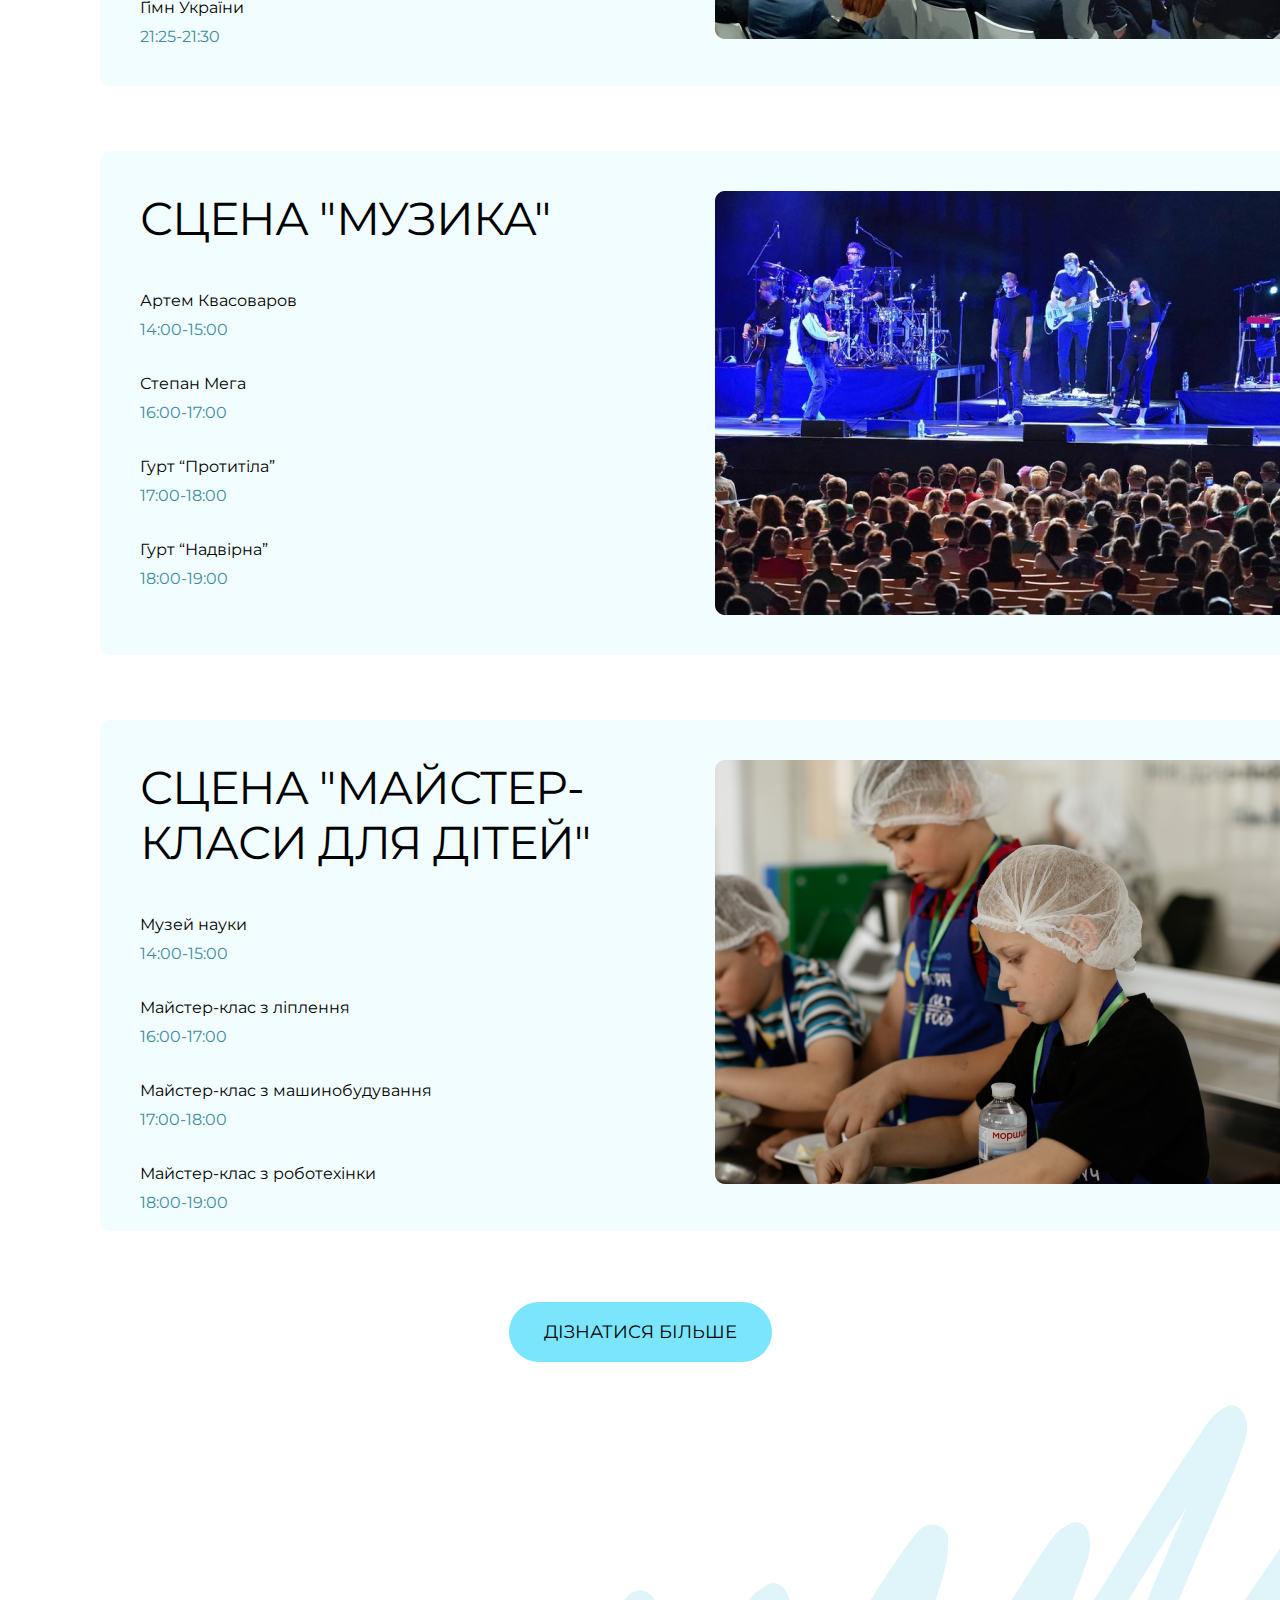
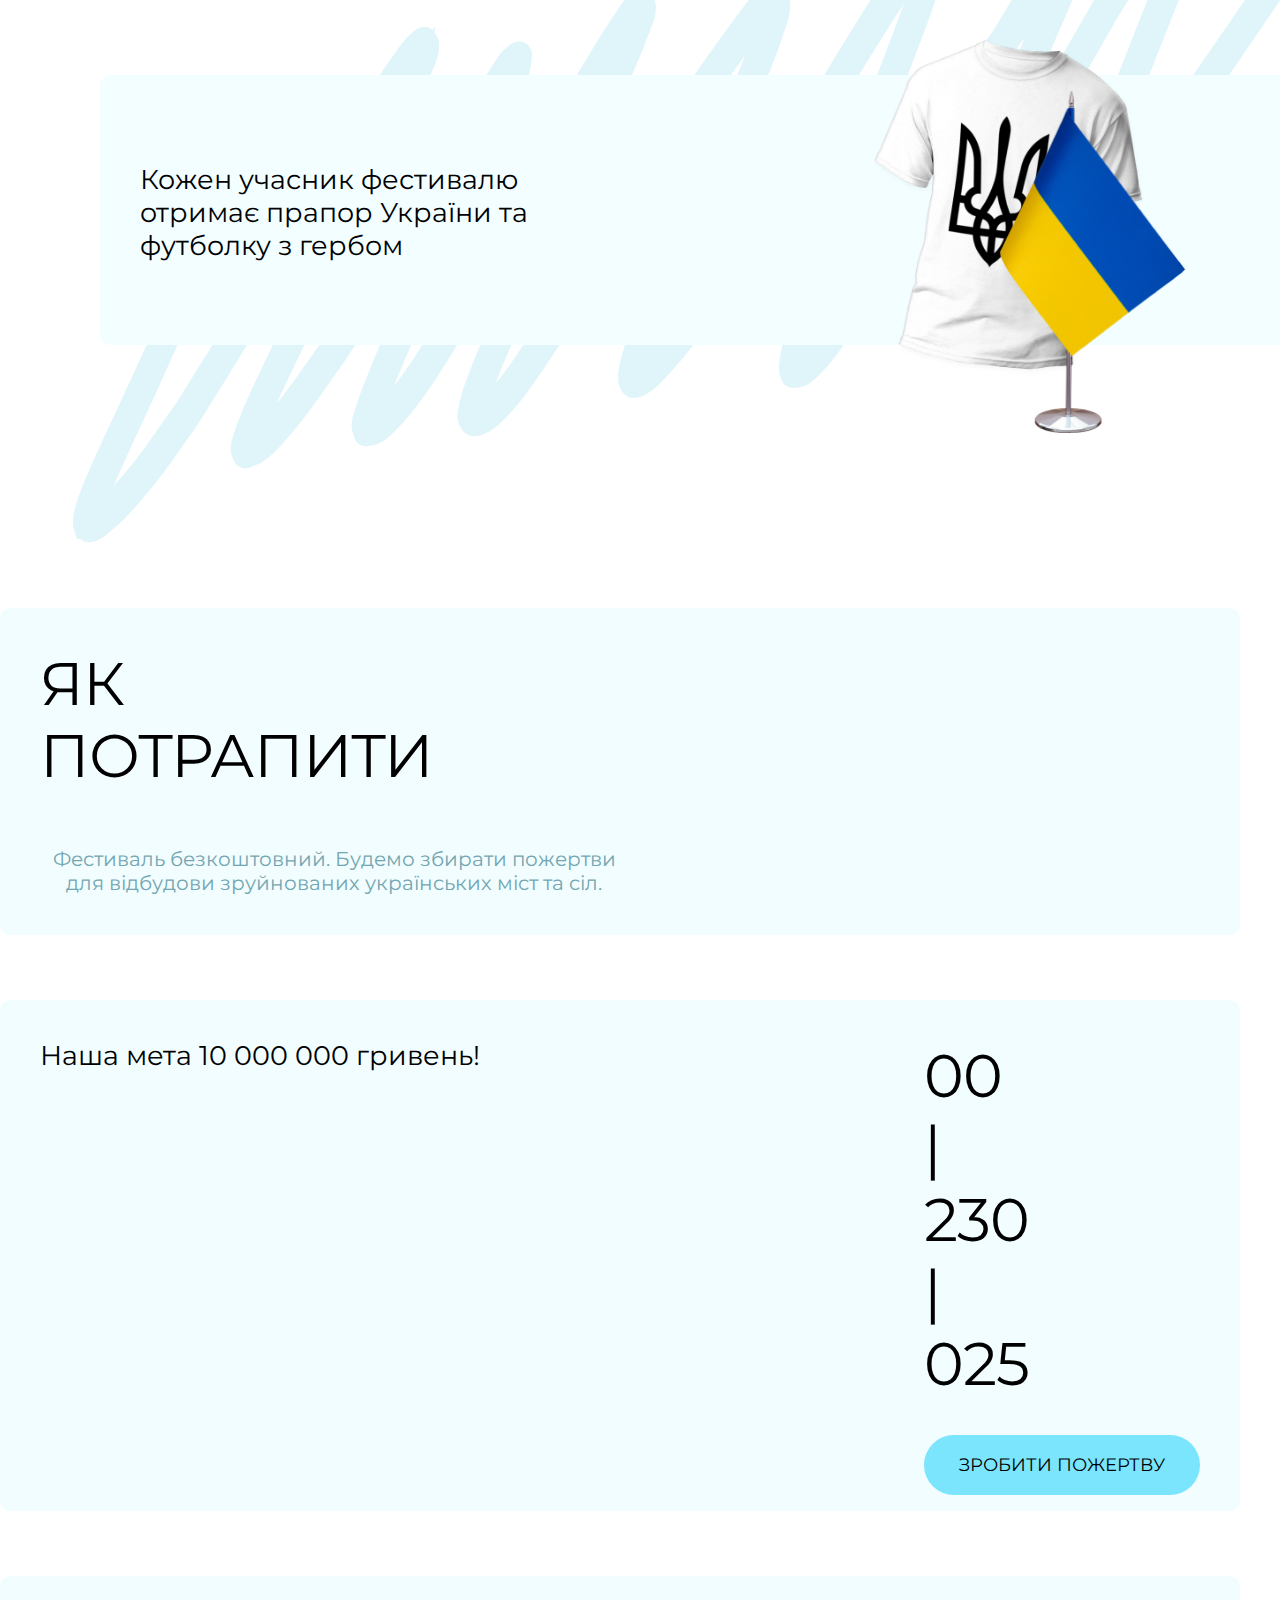
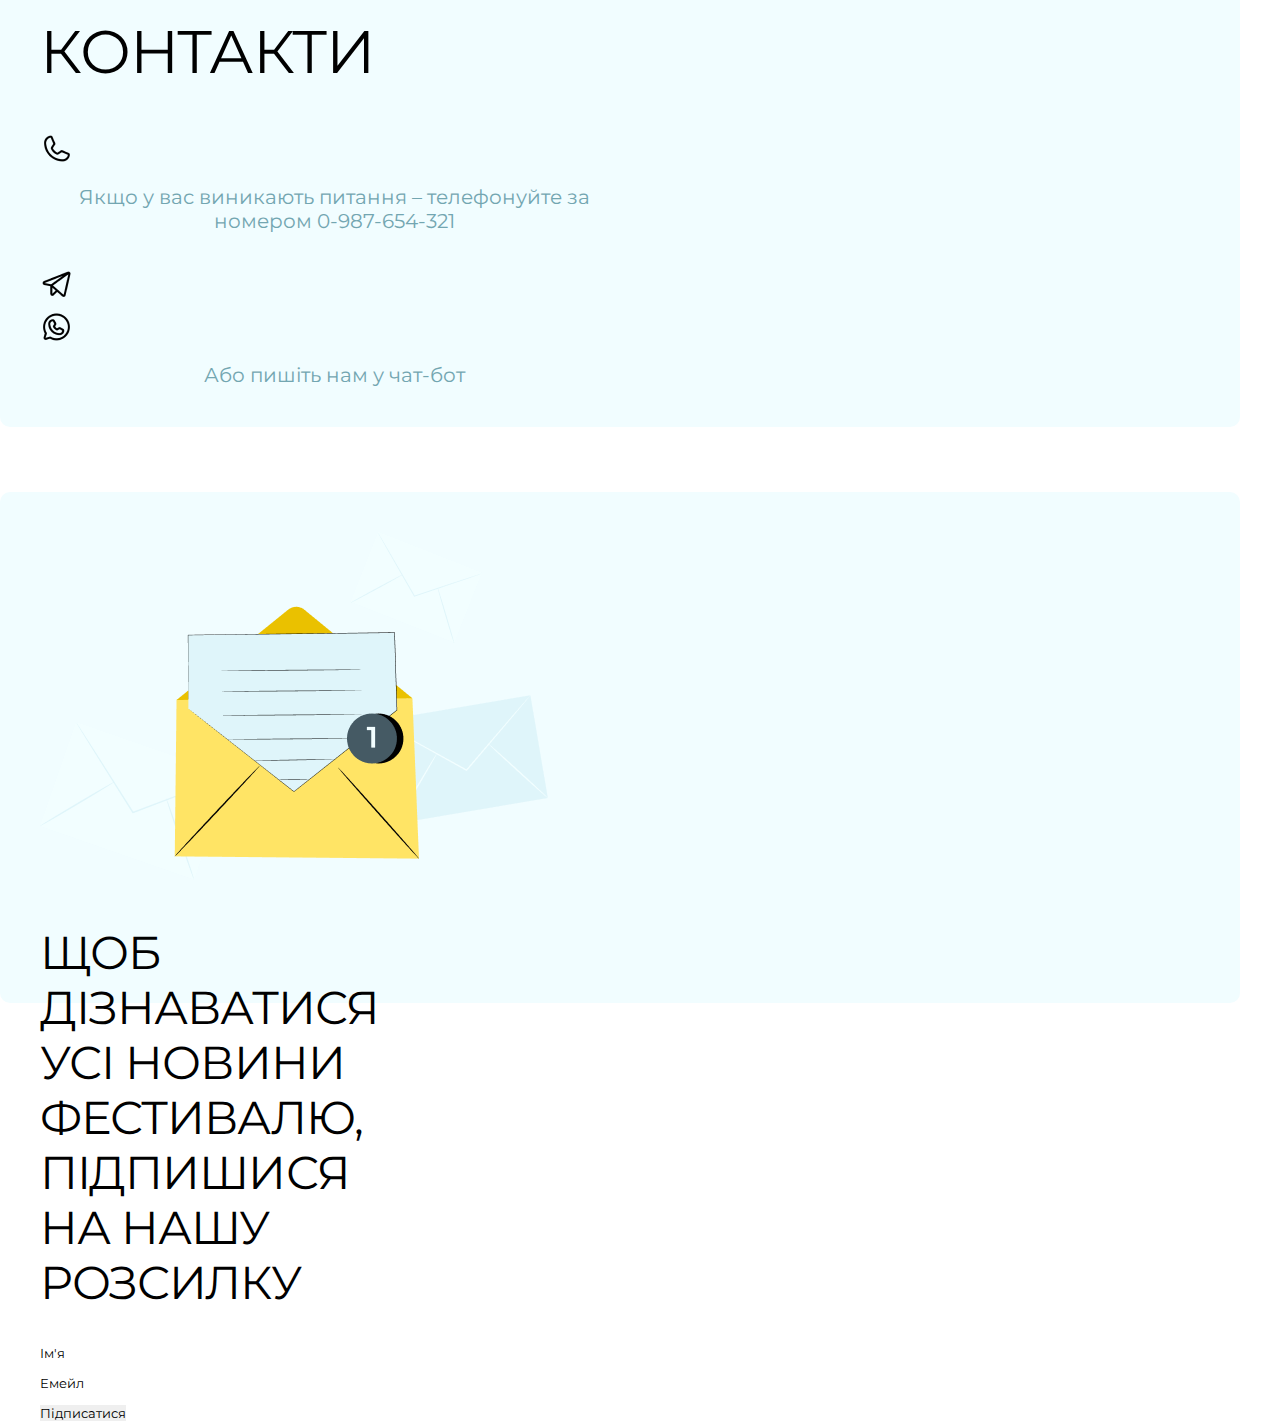
==== commit 8fdbfff3: "all buttons changed to links" ====
--- a/index.html
+++ b/index.html
@@ -162,22 +162,20 @@
             </article>
             <article>
                <div class="row">
-                  <div class="content">
-                     <div class="title-content">
-                        <h4>Наша мета 10 000 000 гривень!</h4>
-                     </div>
-                     <div class="main-content">
-                        <h2>
-                           <ul>
-                              <li>00</li>
-                              <li id="line">|</li>
-                              <li>230</li>
-                              <li id="line">|</li>
-                              <li>025</li>
-                           </ul>
-                        </h2>
-                        <a class="btn" href="#">Зробити пожертву</a>
-                     </div>
+                  <div class="content title-content">
+                     <h4>Наша мета 10 000 000 гривень!</h4>
+                  </div>
+                  <div class="content main-content">
+                     <h2>
+                        <ul>
+                           <li>00</li>
+                           <li id="line">|</li>
+                           <li>230</li>
+                           <li id="line">|</li>
+                           <li>025</li>
+                        </ul>
+                     </h2>
+                     <a class="btn" href="#">Зробити пожертву</a>
                   </div>
                </div>
             </article>
--- a/css/styles.css
+++ b/css/styles.css
@@ -150,7 +150,7 @@
    font-size: 18px; 
 }
 
-nav .btn {
+.header-section .btn {
    padding: 21px 28px;
    margin-left: -20px;
    border-radius: 87px;
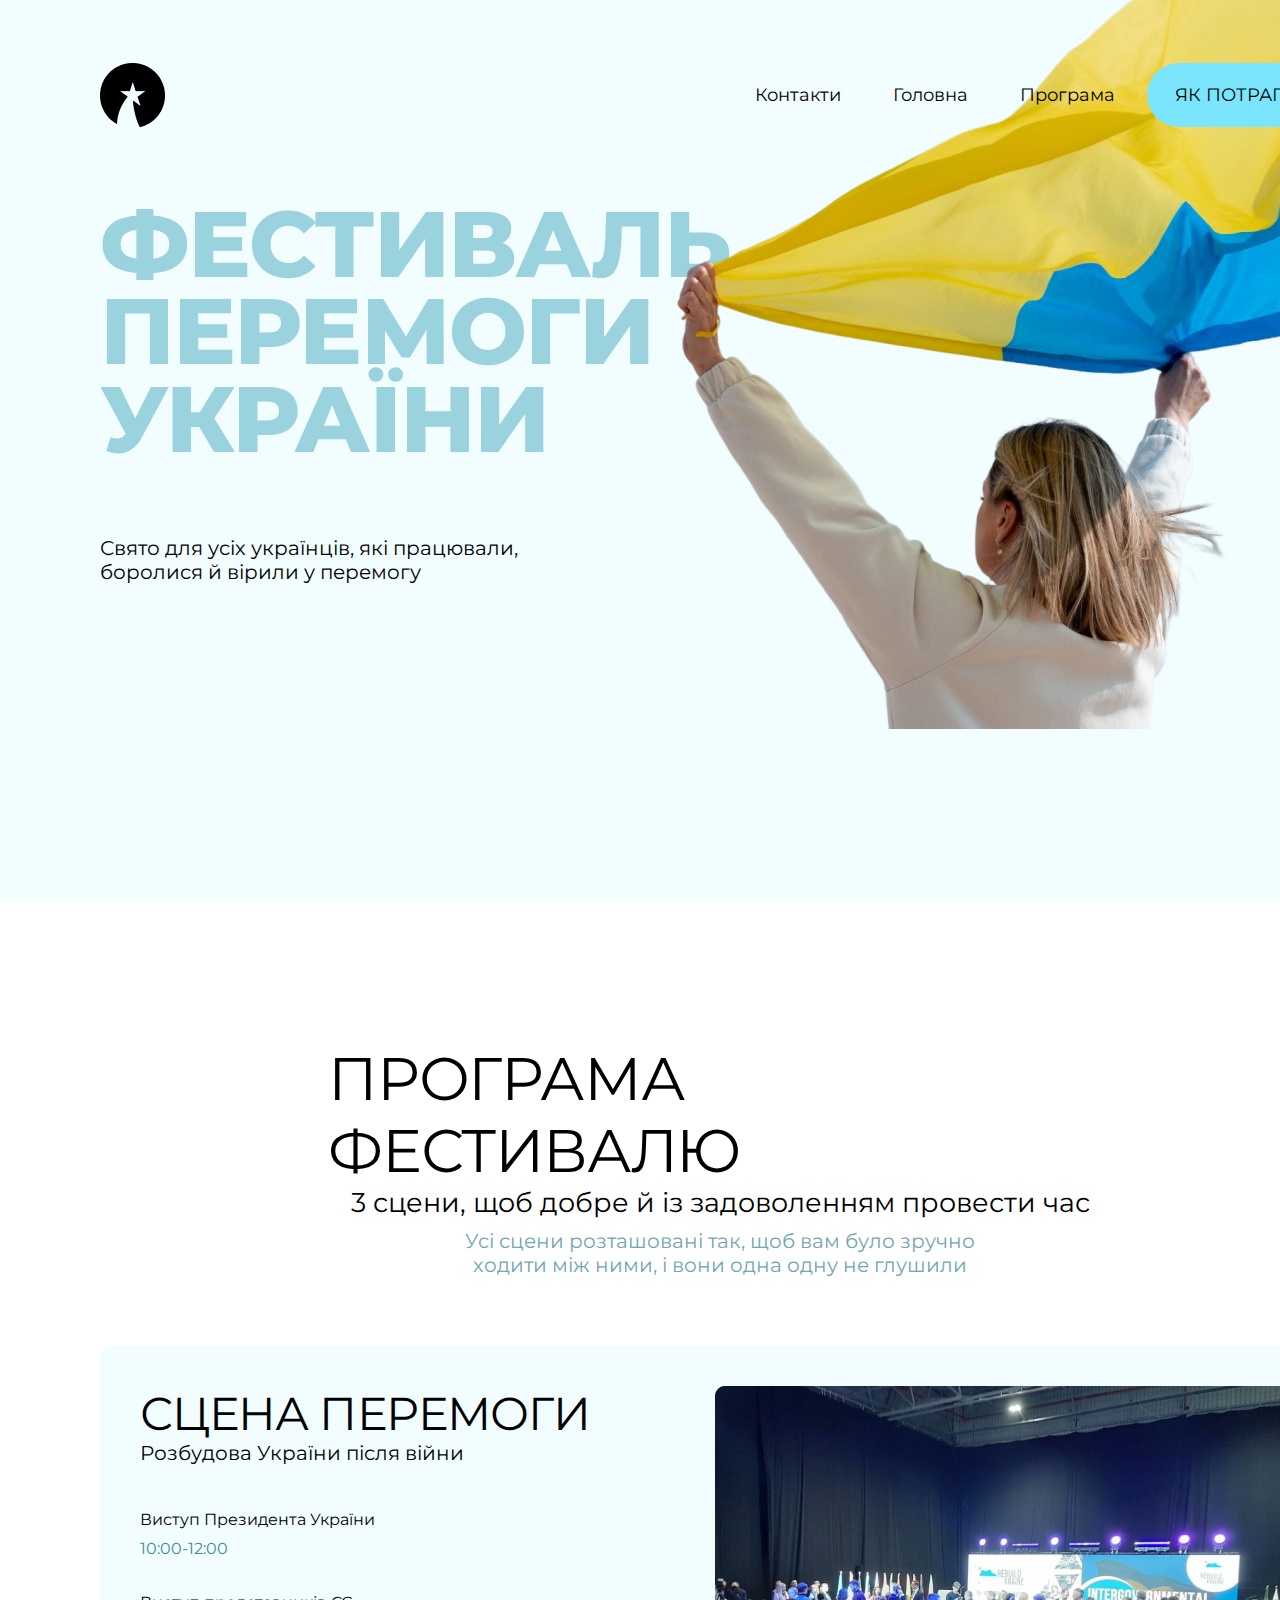
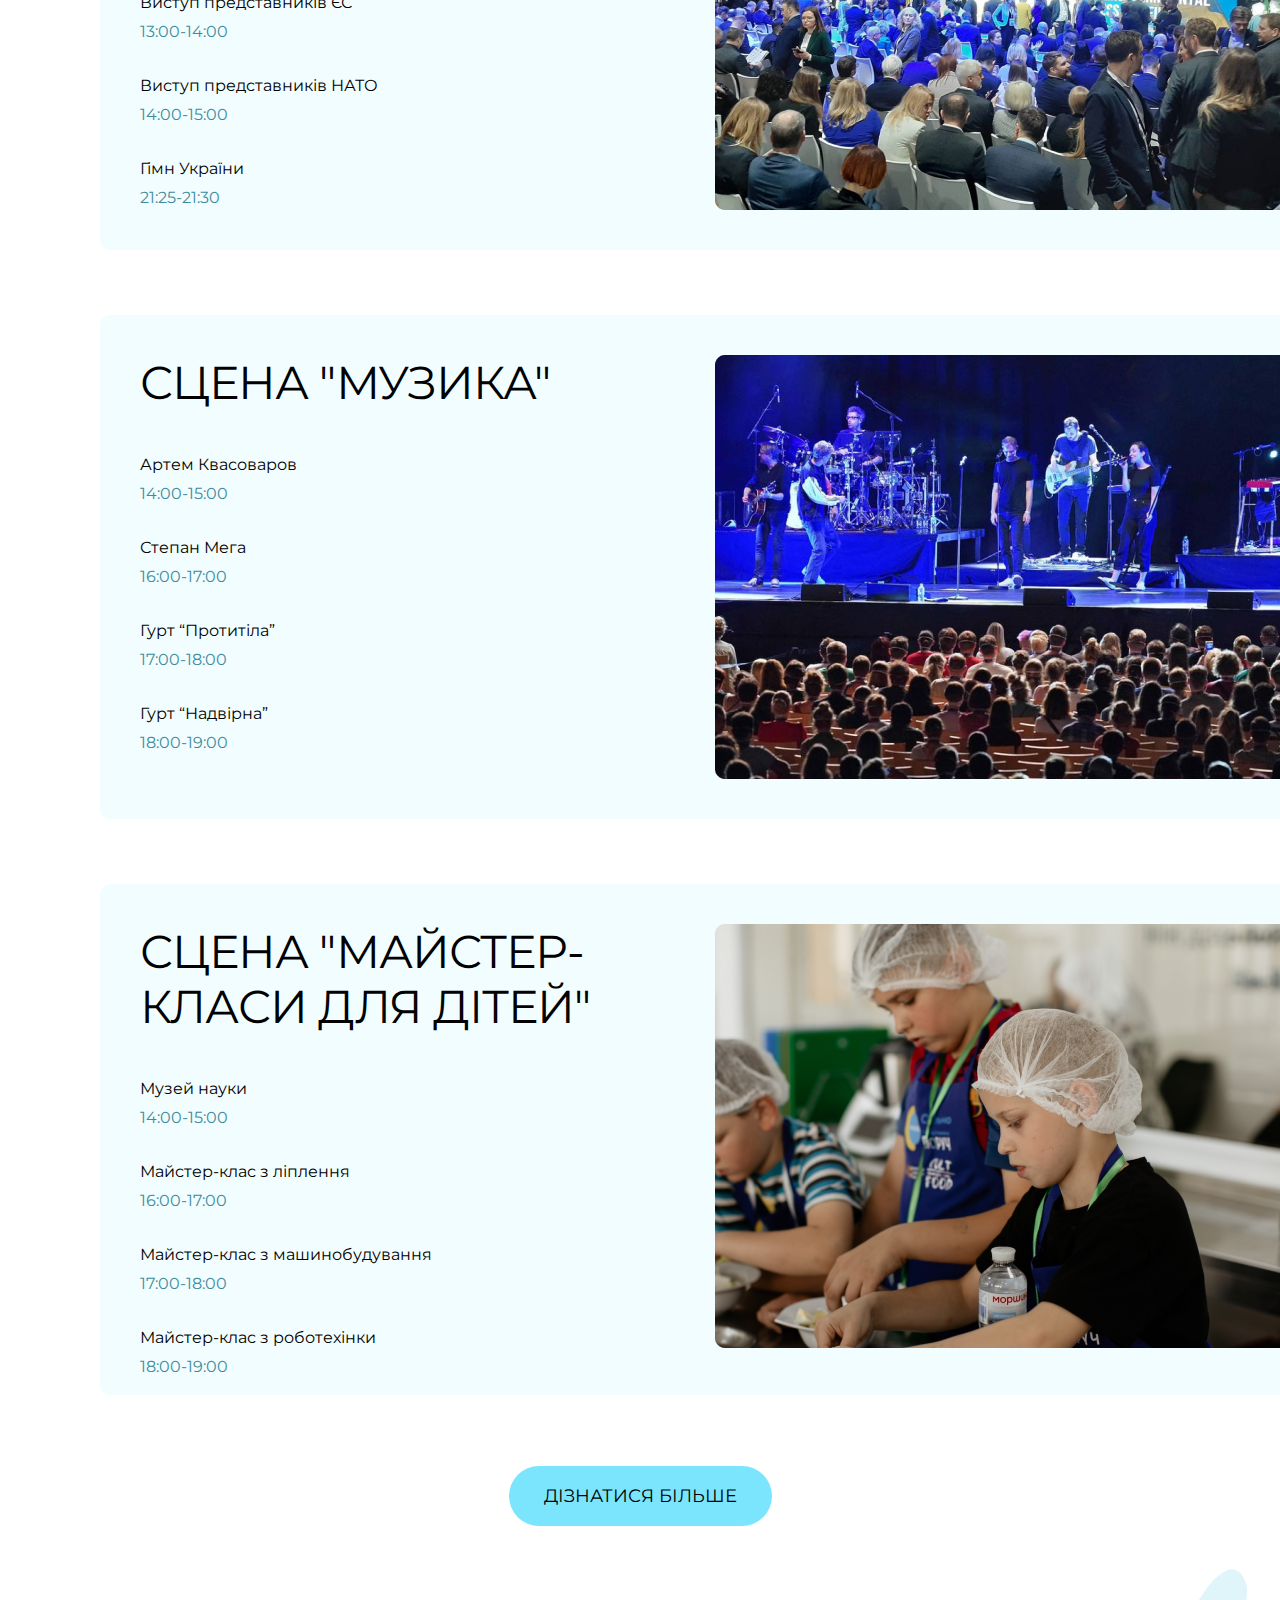
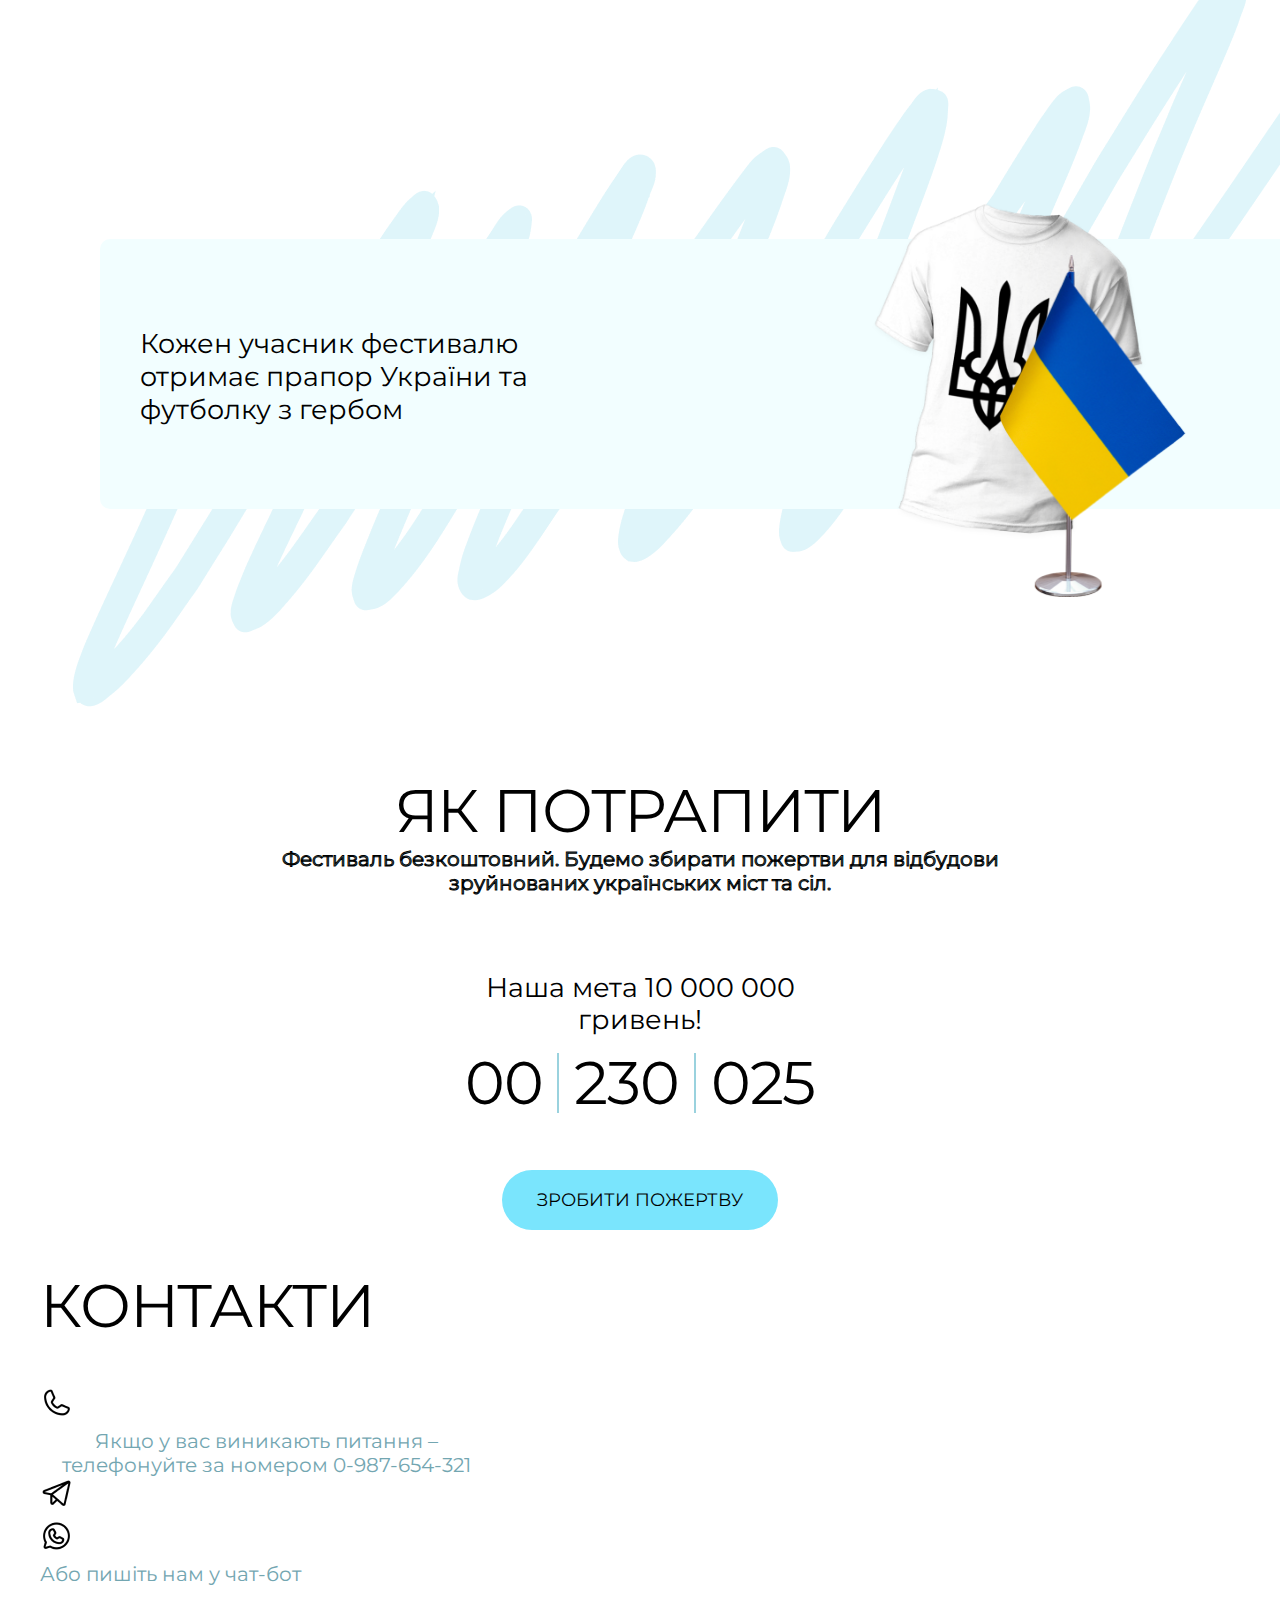
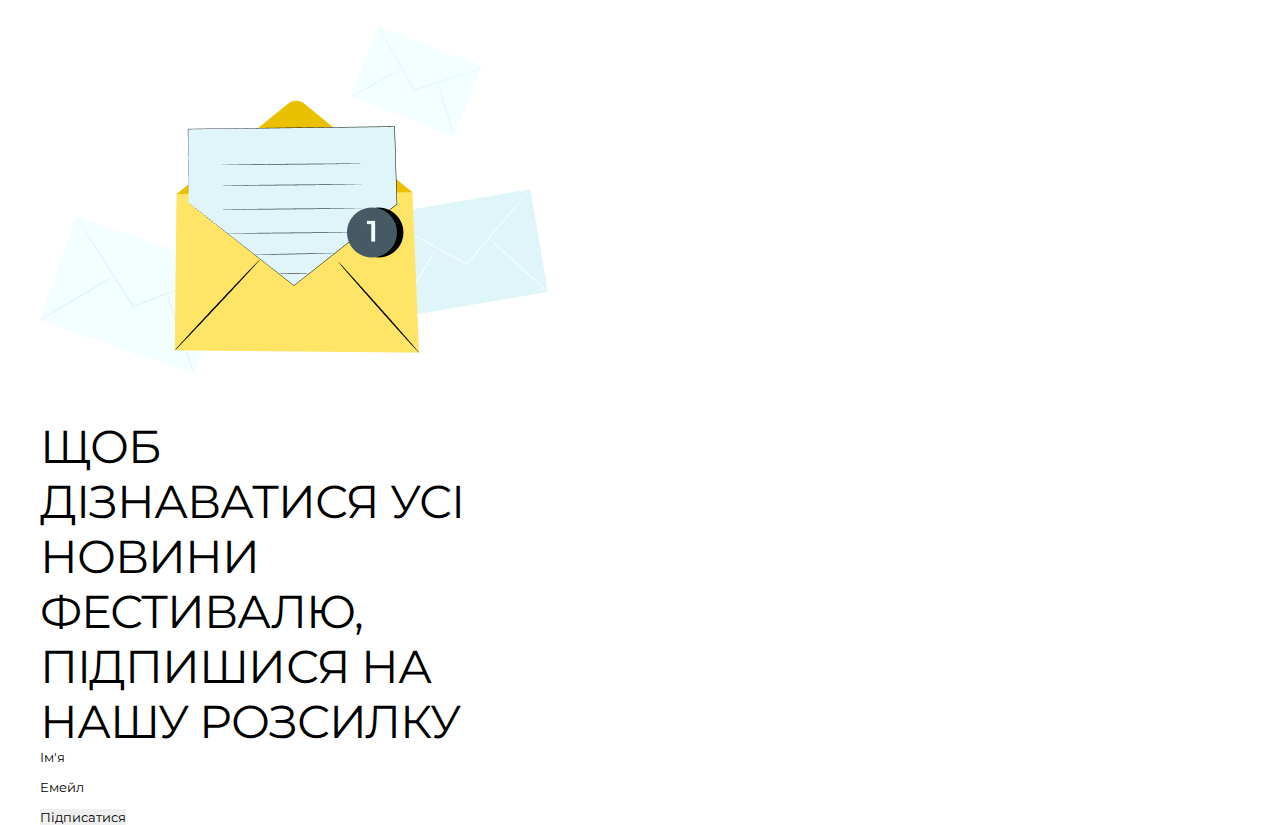
==== commit 03b77804: "styles of how-to-get-section was added" ====
--- a/index.html
+++ b/index.html
@@ -18,7 +18,7 @@
                   <img src="./img/Subtract.png" alt="logo">
                </a>
                <nav class="navbar">
-                  <ul class="menu">
+                  <ul>
                      <li ><a href="#">Контакти</a></li>
                      <li><a href="#">Головна</a></li>
                      <li><a href="#">Програма</a></li>
@@ -148,37 +148,23 @@
          </section>
 
          <section class="how-to-get-section">
-            <article>
-               <div class="row">
-                  <div class="content">
-                     <div class="title-content">
-                        <h2>Як потрапити</h2>
-                     </div>
-                     <div class="main-content">
-                        <h5>Фестиваль безкоштовний. Будемо збирати пожертви для відбудови зруйнованих українських міст та сіл.</h5>
-                     </div>
-                  </div>
-               </div>
-            </article>
-            <article>
-               <div class="row">
-                  <div class="content title-content">
-                     <h4>Наша мета 10 000 000 гривень!</h4>
-                  </div>
-                  <div class="content main-content">
-                     <h2>
-                        <ul>
-                           <li>00</li>
-                           <li id="line">|</li>
-                           <li>230</li>
-                           <li id="line">|</li>
-                           <li>025</li>
-                        </ul>
-                     </h2>
-                     <a class="btn" href="#">Зробити пожертву</a>
-                  </div>
-               </div>
-            </article>
+            <div class="title-content">
+               <h2>Як потрапити</h2>
+               <h5>Фестиваль безкоштовний. Будемо збирати пожертви для відбудови зруйнованих українських міст та сіл.</h5>
+            </div>
+            <div class="main-content">
+               <h4>Наша мета 10 000 000 гривень!</h4>
+               <h2>
+                  <ul>
+                     <li>00</li>
+                     <!-- <li id="line">|</li> -->
+                     <li>230</li>
+                     <!-- <li id="line">|</li> -->
+                     <li>025</li>
+                  </ul>
+               </h2>
+               <a class="btn" href="#">Зробити пожертву</a>
+            </div>
          </section>
 
       </main>
--- a/css/styles.css
+++ b/css/styles.css
@@ -100,6 +100,7 @@
 
 .main {
    display: flex;
+   flex-direction: column;
 }
 
 .header-section {
@@ -107,7 +108,7 @@
    display: flex;
    flex-wrap: wrap;
    width: 1440px;
-   height: 729px;
+   height: 100vh;
    left: 0px;
    top: 0px;
 }
@@ -124,8 +125,6 @@
    align-items: center;
    /* gap: 590px; */
 
-   /* border: 2px solid gray;
-   border-radius: 5px; */
    z-index: 1;
 }
 
@@ -140,14 +139,17 @@
    height: 59px;
 }
 
-.menu {
+ul {
    display: flex;
    flex: 1 1 auto;
    flex-direction: row;
+   align-items: center;
+   list-style: none; 
+}
+
+.header-section ul {
    justify-content: space-between;
-   align-items: center;
-   list-style: none;
-   font-size: 18px; 
+   font-size: 18px;
 }
 
 .header-section .btn {
@@ -164,30 +166,26 @@
 .header-section .image {
    /* position: absolute; */
    width: 1448px;
-   height: 877px;
+   height: 100vh;
+   /* margin: calc(-729px + 148px - 3px) 0 0 425px; */
    margin: calc(-729px + 148px - 3px) 0 0 425px;
    /* left: 425px; */
    /* top: -148px; */
 
-   background: url(../img/medium-shot-woman-holding-ukranian-flag\ 1.png);
+   background-image: url(../img/medium-shot-woman-holding-ukranian-flag\ 1.png);
    background-repeat: no-repeat;
    object-fit: cover;
-   object-position: top;
-
-   /* border: 2px solid gray;
-   border-radius: 5px; */
+   /* object-position: bottom; */
+   background-position: top;
 }
 
 .header-section h1 {
-   /* position: absolute; */
    width: 698px;
    line-height: 264px;
    margin: calc(200px - 63px - 64.19px) 0 0 100px;
    /* left: 100px;
    top: 200px; */
 
-   font-family: inherit;
-   font-style: normal;
    font-weight: 800;
    font-size: 93px;
    line-height: 94.9%;
@@ -197,30 +195,20 @@
    text-transform: uppercase;
 
    color: #9AD2DE;
-
-   /* border: 2px solid gray;
-   border-radius: 5px;  */
 }
 
 .header-section h6 {
-   /* position: absolute; */
    width: 484px;
    height: 48px;
    margin: calc(528px - 264px - 200px) 0 0 100px;
    left: 101px;
    top: 528px;
 
-   font-family: inherit;
-   font-style: normal;
-   font-weight: 400;
    font-size: 20px;
    line-height: 120%;
    /* or 24px */
 
    color: #000000;
-
-   /* border: 2px solid gray;
-   border-radius: 5px;  */
 }
 
 .program-section {
@@ -231,12 +219,6 @@
    flex-direction: column;
    align-items: center;
    margin: 143px 0 0 100px;
-
-   /* position: absolute;
-   width: 1240px;
-   height: 1917px;
-   left: 100px;
-   top: 872px; */
 }
 
 .title-section {
@@ -250,10 +232,7 @@
 }
 
 h2 {
-   font-family: inherit;
-   font-style: normal;
    font-size: 60px;
-   font-weight: 400;
    line-height: 72px;
    /* line-height: 120%; */
    letter-spacing: -0.02em;
@@ -271,19 +250,25 @@
 }
 
 h5 {
-   font-family: inherit;
-   font-style: normal;
    font-size: 20px;
-   font-weight: 400;
    line-height: 24px;
    /* line-height: 120%; */
    text-align: center;
    color: #73A6B1;
+   
+}
+
+.program-section h5 {
    width: 588px;
    margin-top: 10px;
 }
 
-article {
+/* OUTLINE */
+.how-to-get-section h5 {
+   -webkit-text-stroke: 1px #000000;
+}
+
+.program-section article {
    width: 1240px;
    display: flex;
    flex: 0 1 auto;
@@ -314,14 +299,22 @@
 }
 
 .title-content {
+   display: flex;
+   flex: 0 1 auto;
+   flex-direction: column;
+}
+
+.header-section .title-content {
    max-width: 452px;
-   display: flex;
-   flex: 0 1 auto;
-   flex-direction: column;
    align-items: flex-start;
    gap: 10px;
 }
 
+.how-to-get-section .title-content {
+   max-width: 739px;
+   align-items: center;
+}
+
 h3 {
    font-family: inherit;
    font-style: normal;
@@ -343,12 +336,21 @@
 }
 
 .main-content {
+   display: flex;
+   flex: 0 1 auto;
+   flex-direction: column;
+}
+
+.program-section .main-content {
    max-width: 292px;
-   display: flex;
-   flex: 0 1 auto;
-   flex-direction: column;
    align-items: flex-start;
    gap: 35px;
+}
+
+.how-to-get-section .main-content {
+   max-width: 439px;
+   align-items: center;
+   margin-top: 77px;
 }
 
 .item {
@@ -458,6 +460,30 @@
    background-position: bottom right, center left;
 }
 
+.how-to-get-section {
+   max-width: 739px;
+   display: flex;
+   flex: 0 1 auto;
+   flex-wrap: wrap;
+   flex-direction: column;
+   justify-content: space-between;
+   align-items: center;
+   margin: 68px auto 0;
+
+   /* border: 2px solid gray;
+   border-radius: 5px;  */
+}
+
+.how-to-get-section li + li {
+   border-left: 2px solid #9AD2DE;
+}
+
+.how-to-get-section li {
+   padding: 0 15px;
+   line-height: 100%;
+   margin: 17px 0 57px 0;
+}
+
 .how-to-get-section .btn {
    font-size: 18px;
    line-height: 100%;
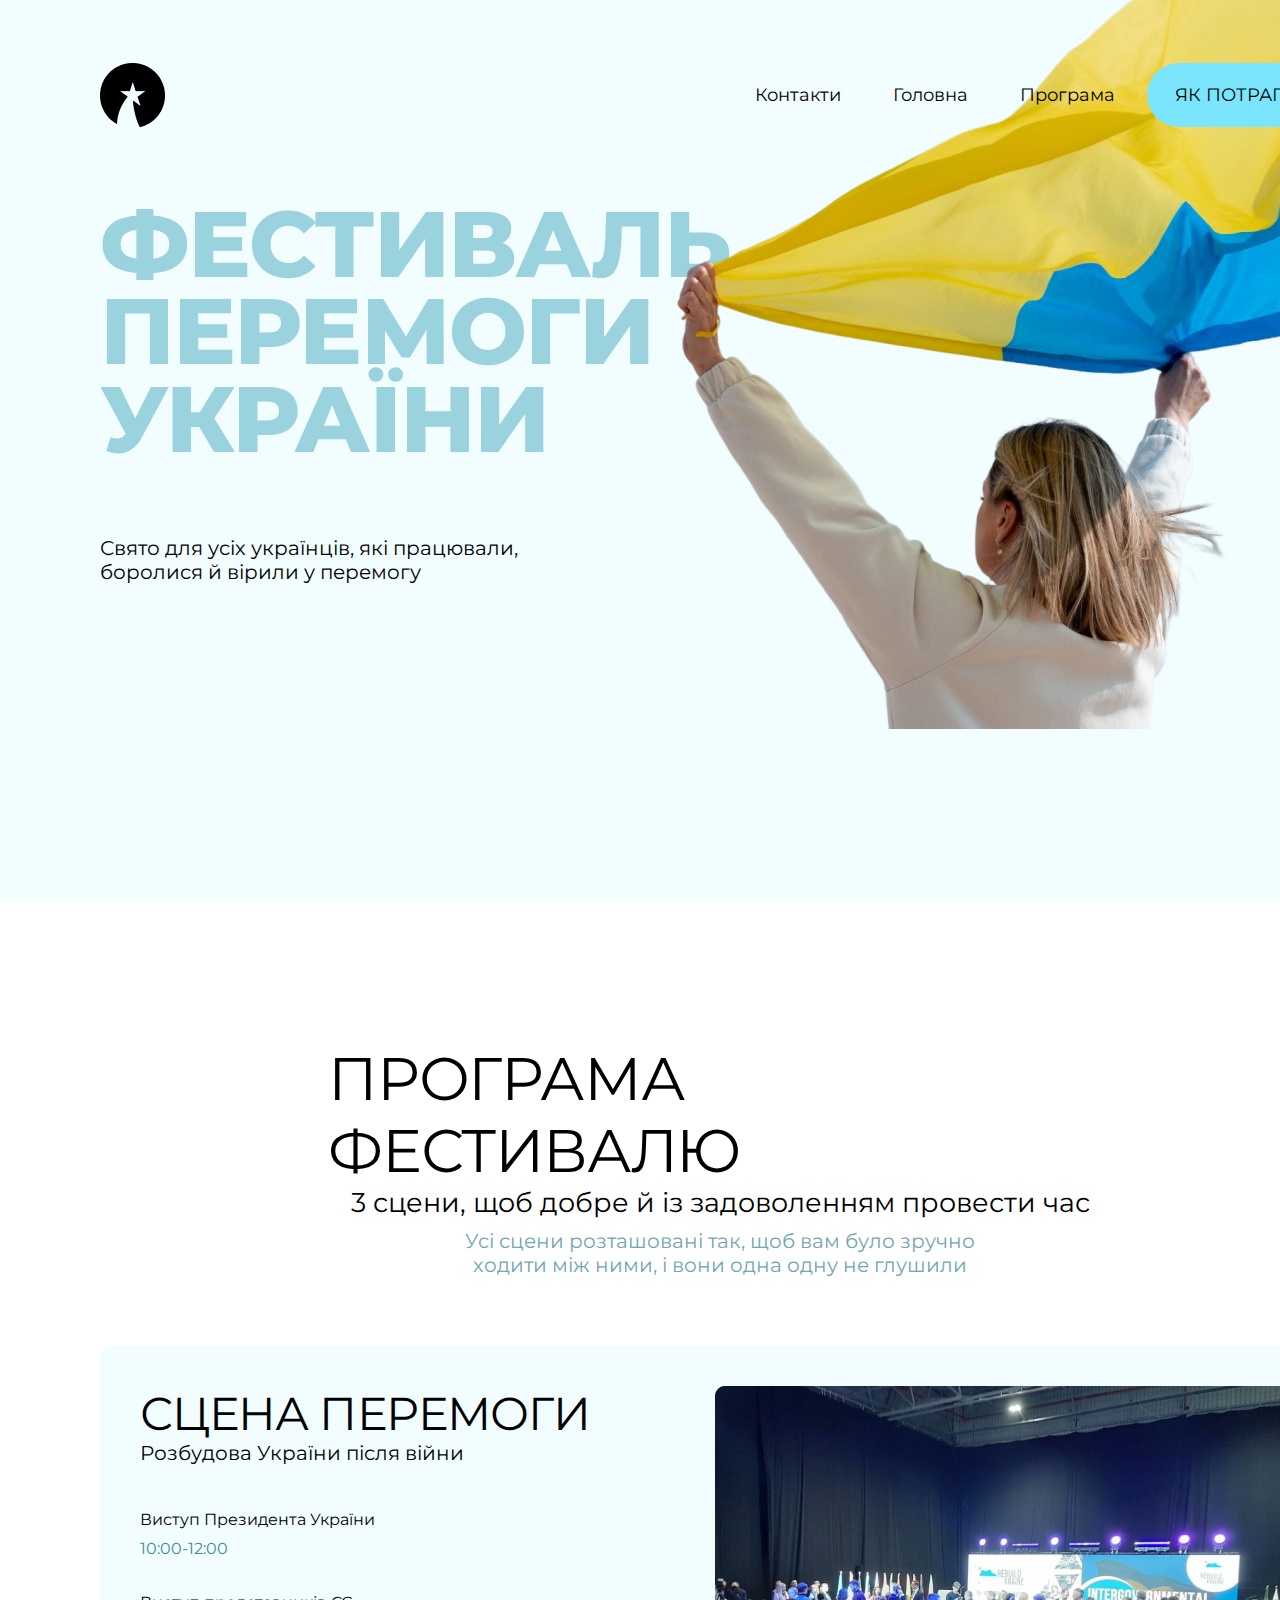
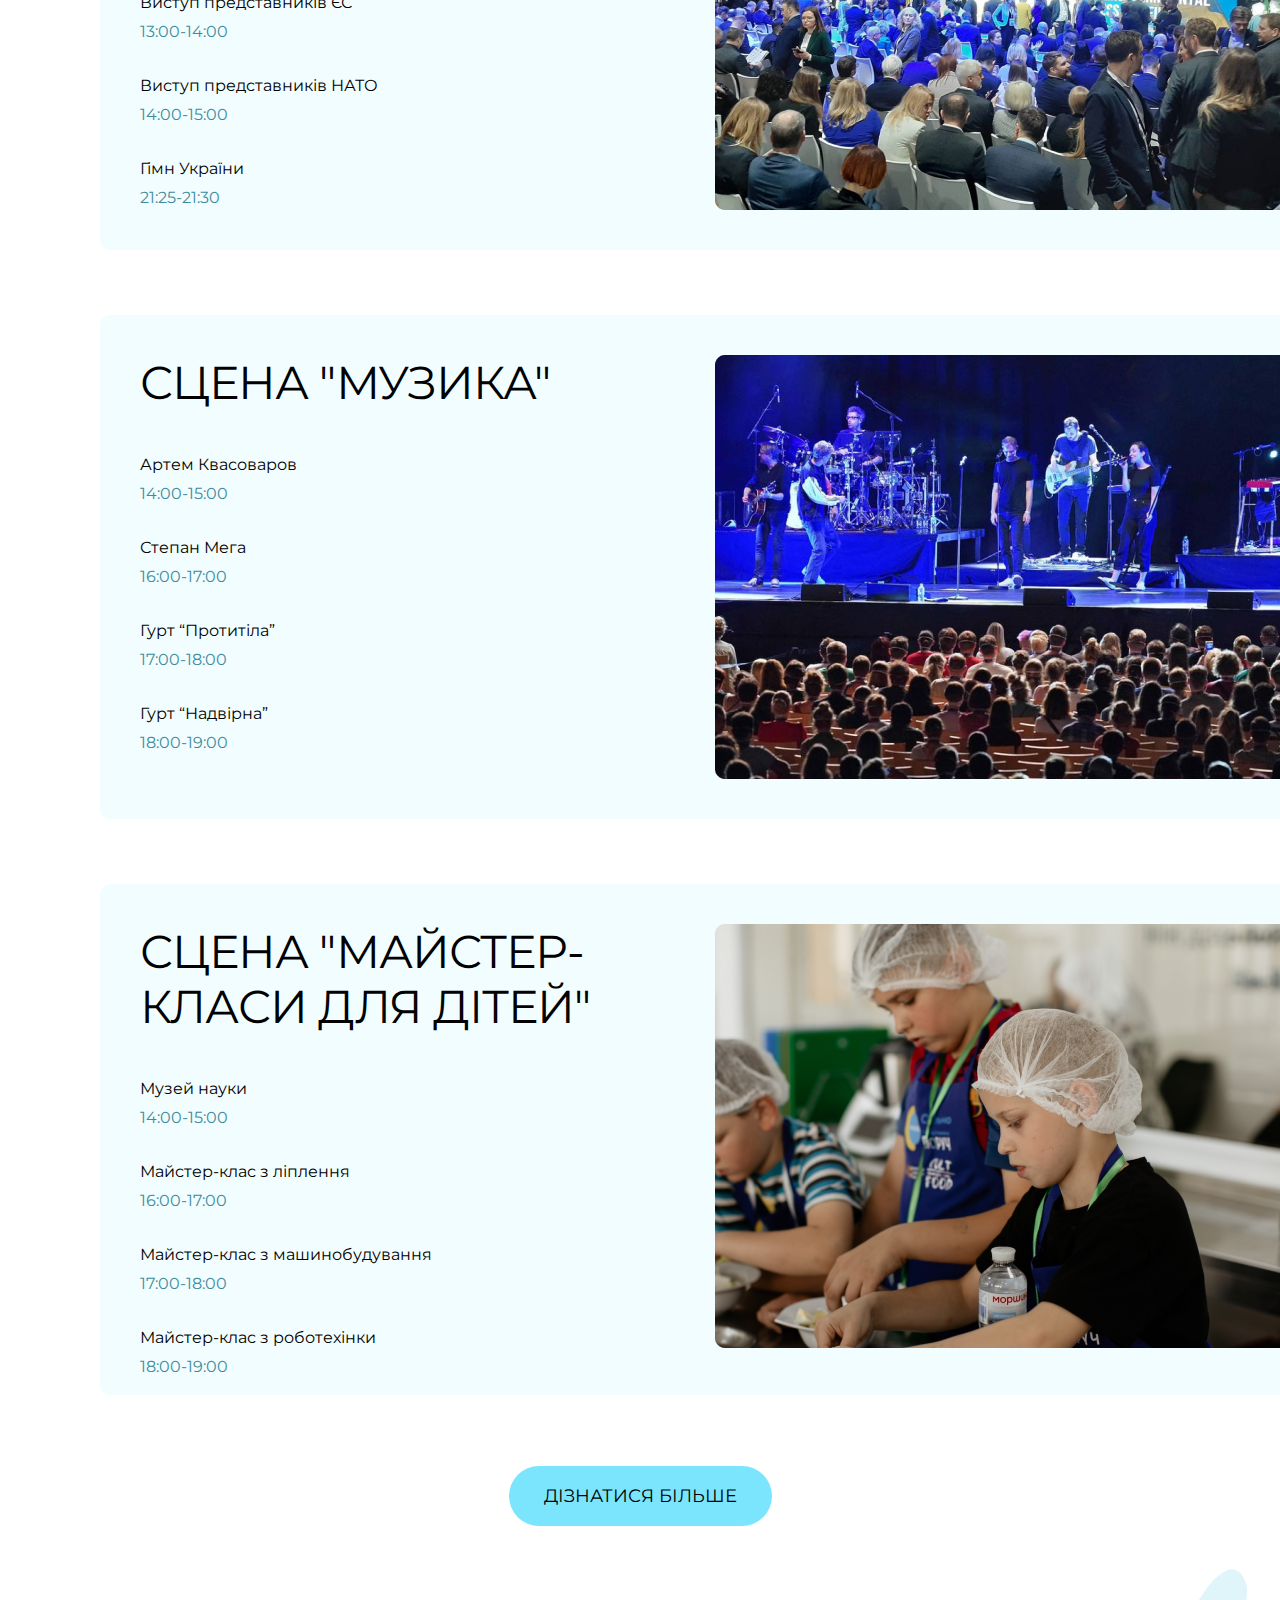
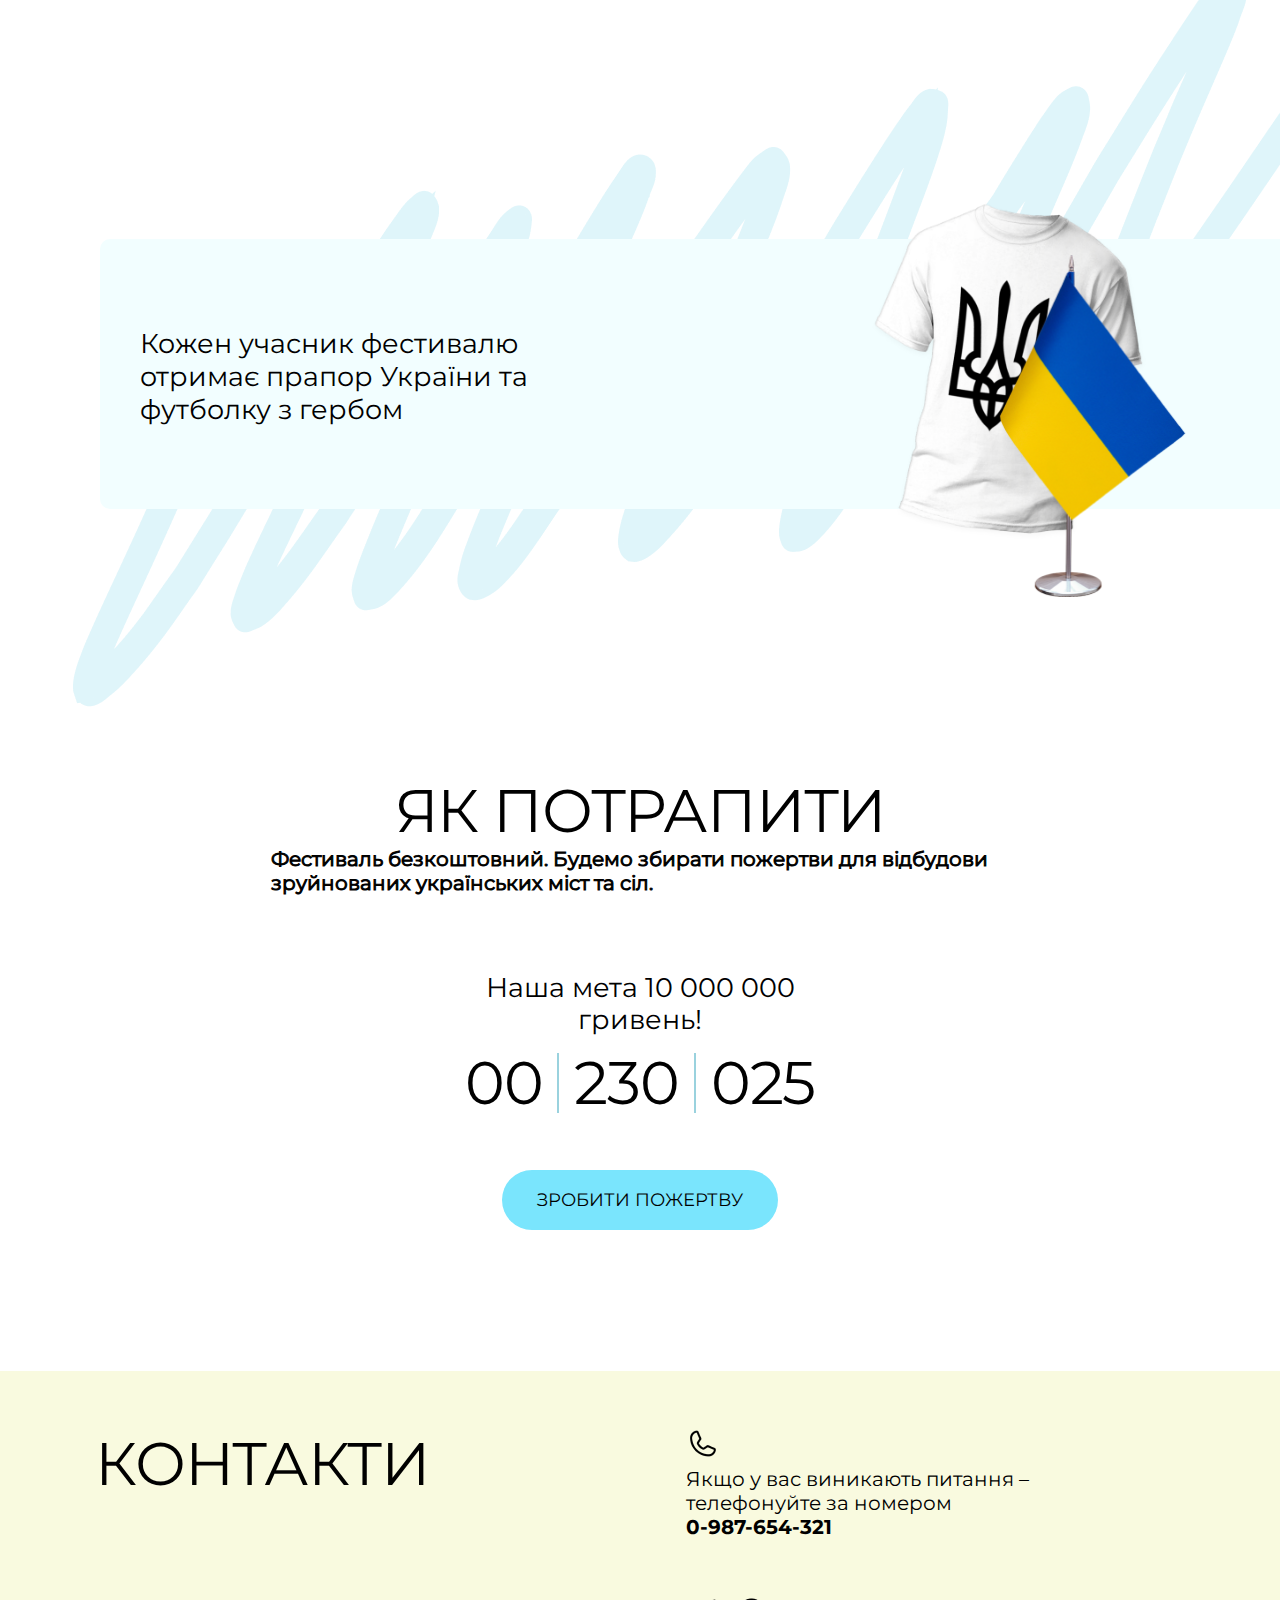
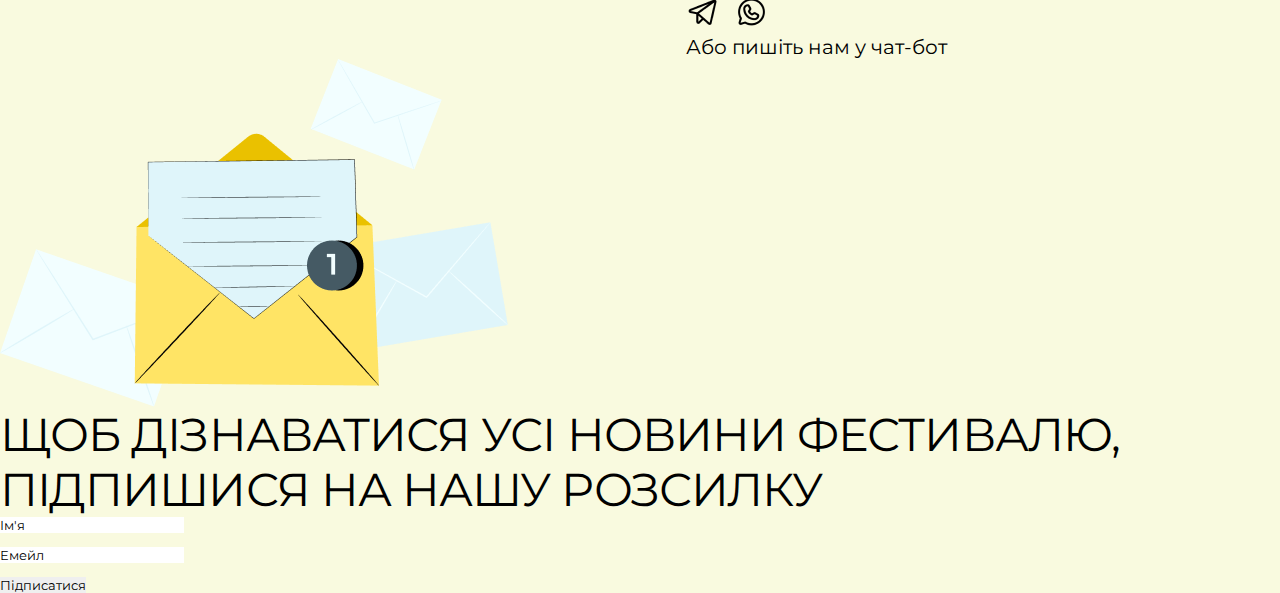
==== commit 5ebef684: "styles of contacts-section was added" ====
--- a/index.html
+++ b/index.html
@@ -171,47 +171,38 @@
 
       <footer>
          <section class="contacts-section">
-            <article>
-               <div class="row">
-                  <div class="content">
-                     <div class="title-content">
-                        <h2>Контакти</h2>
-                     </div>
-                     <div class="main-content">
-                        <div class="item">
-                           <img src="./img/Phone.png" class="icon" alt="Phone">
-                           <h5>Якщо у вас виникають питання – телефонуйте за номером <span class="strong">0-987-654-321</span></h5>
-                        </div>
-                        <div class="item">
-                           <img src="./img/TelegramLogo.png" class="icon" alt="TelegramLogo">
-                           <img src="./img/WhatsappLogo.png" class="icon" alt="WhatsappLogo">
-                           <h5>Або пишіть нам у чат-бот</h5>
-                        </div>
-                     </div>
-                  </div>
-               </div>
-            </article>
-            <article>
-               <div class="row">
-                  <div class="content">
-                     <div class="image">
-                        <img src="./img/email.png" alt="email">
-                     </div>
-                     <div class="main-content">
-                        <div class="item">
-                           <h3>Щоб дізнаватися усі новини фестивалю, підпишися на нашу розсилку</h3>
-                        </div>
-                        <div class="item">
-                           <form action="/" method="post">
-                              <input type="text" name="name" value="Ім'я"/><br><br>
-                              <input type="email" name="email" value="Емейл"/><br><br>
-                              <input type="submit" value="Підписатися"/>
-                        </form>
-                        </div>
-                     </div>
-                  </div>
-               </div>
-            </article>
+            <div class="title-content">
+               <h2>Контакти</h2>
+            </div>
+            <div class="main-content">
+               <div class="item">
+                  <a class="icon" href="#"><img src="./img/Phone.png" alt="Phone"></a>
+                  <h5>Якщо у вас виникають питання – телефонуйте за номером</h5> 
+                  <h5 class="font-weight-700"><a href="tel:0-987-654-321">0-987-654-321</a></h5>
+               </div>
+               <div class="item">
+                  <a class="icon" href="#"><img src="./img/TelegramLogo.png" alt="TelegramLogo"></a>
+                  <a class="icon" href="#"><img src="./img/WhatsappLogo.png" alt="WhatsappLogo"></a>
+                  <h5>Або пишіть нам у чат-бот</h5>
+               </div>
+            </div>
+         </section>
+         <section class="form-srtcion">
+            <div class="image">
+               <img src="./img/email.png" alt="email">
+            </div>
+            <div class="main-content">
+               <div class="item">
+                  <h3>Щоб дізнаватися усі новини фестивалю, підпишися на нашу розсилку</h3>
+               </div>
+               <div class="item">
+                  <form action="/" method="post">
+                     <input type="text" name="name" value="Ім'я"/><br><br>
+                     <input type="email" name="email" value="Емейл"/><br><br>
+                     <input type="submit" value="Підписатися"/>
+               </form>
+               </div>
+            </div>
          </section>
       </footer>
    </conteiner>
--- a/css/styles.css
+++ b/css/styles.css
@@ -253,14 +253,13 @@
    font-size: 20px;
    line-height: 24px;
    /* line-height: 120%; */
-   text-align: center;
-   color: #73A6B1;
-   
 }
 
 .program-section h5 {
    width: 588px;
    margin-top: 10px;
+   text-align: center;
+   color: #73A6B1;
 }
 
 /* OUTLINE */
@@ -358,6 +357,9 @@
    flex: 0 1 auto;
    flex-direction: column;
    align-items: flex-start;
+}
+
+.program-section .item {
    gap: 10px;
 }
 
@@ -492,3 +494,53 @@
    background: #7AE5FD;
    border-radius: 87px;
 }
+
+footer {
+   background-color: #F9FADF;
+   margin-top: 141px;
+}
+
+/* ********* FOOTER ********* */
+/* ********* КОНТАКТИ ********* */
+
+.contacts-section {
+   max-width: 1038px;
+   display: flex;
+   flex: 0 1 auto;
+   gap: 258px;
+   margin-top: 57px;
+   margin-left: 95px;
+
+   /* border: 2px solid gray;
+   border-radius: 5px;  */
+}
+
+.contacts-section .title-content {
+   max-width: 336px;
+}
+
+.contacts-section .main-content {
+   max-width: 444px;
+   justify-content: space-between;
+   gap: 57px;
+}
+
+.contacts-section .item {
+   display: flex;
+   flex-direction: row;
+   flex-wrap: wrap;
+}
+
+.font-weight-700 {
+   font-weight: 700;
+}
+
+.contacts-section .icon {
+   width: 33px;
+   height: 33px;
+   margin: 0 16px 6px 0;
+}
+
+.contacts-section h5 {
+   width: 100%;
+}
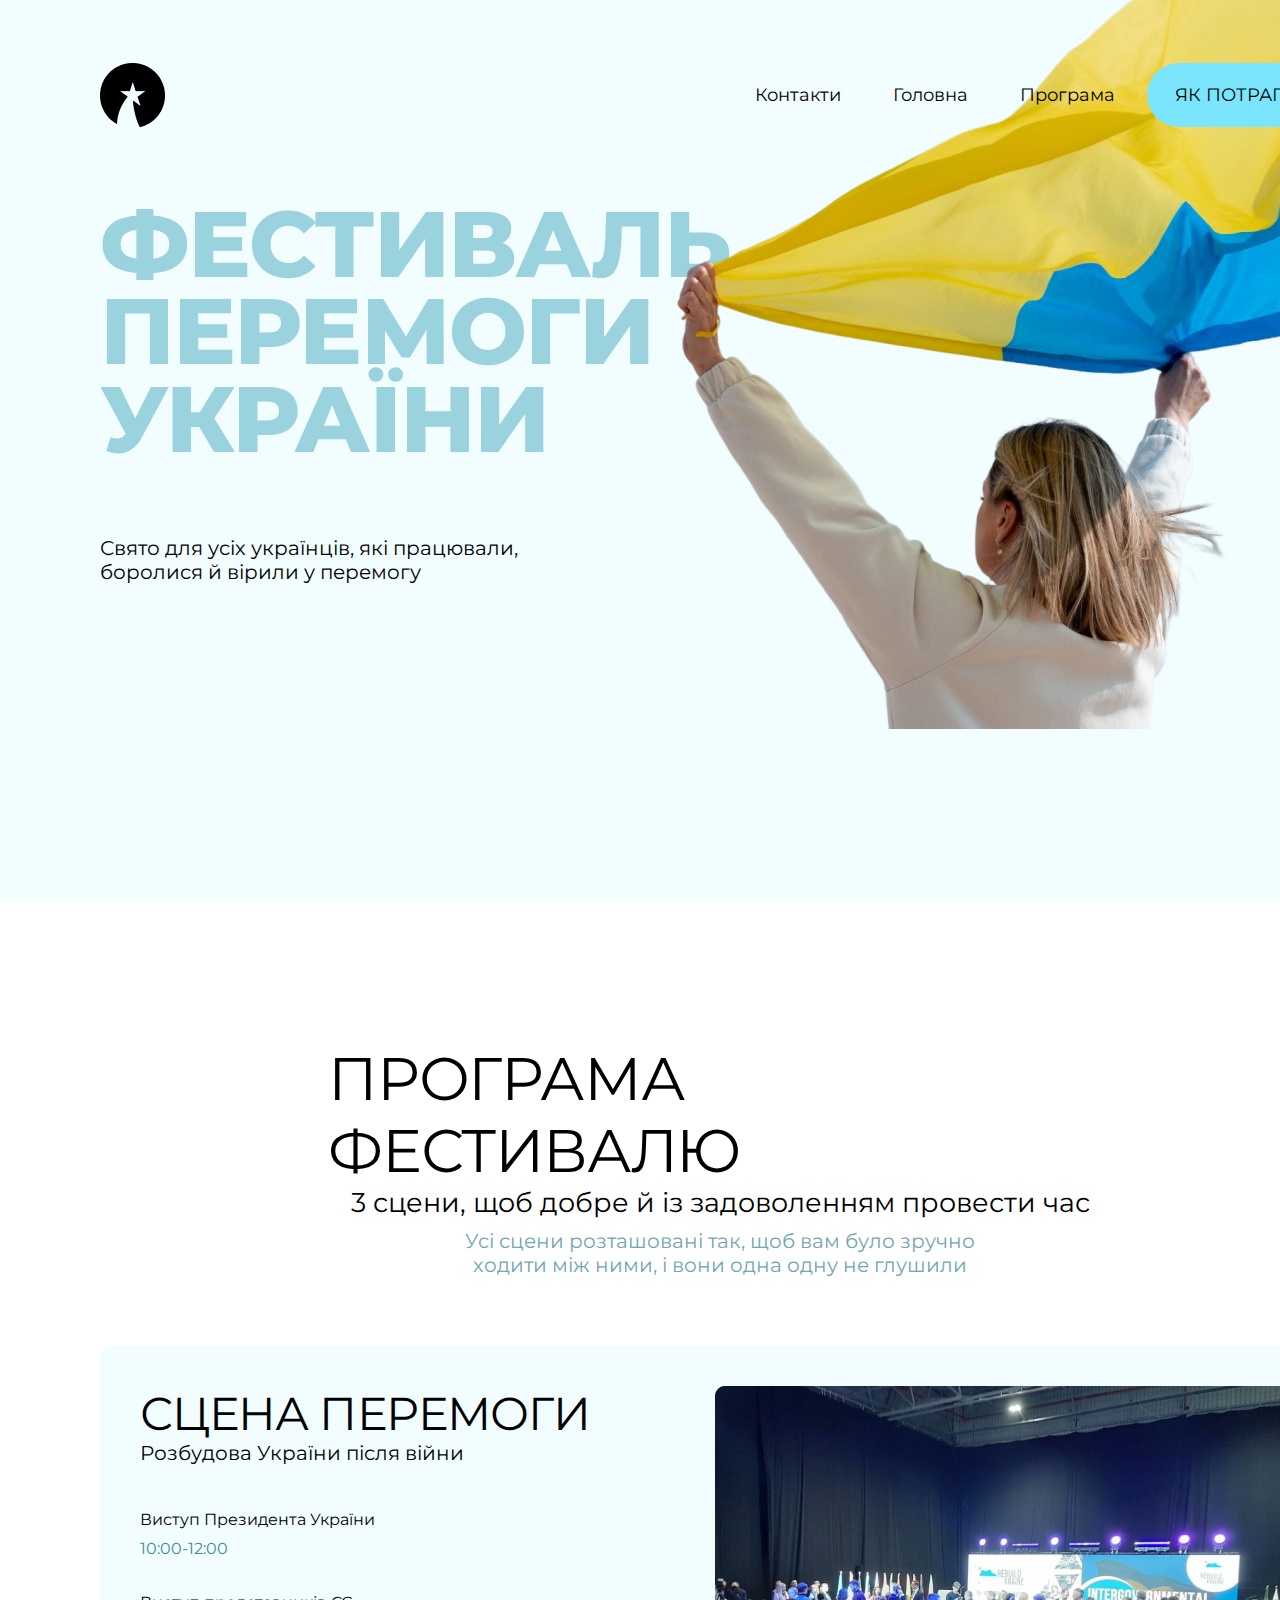
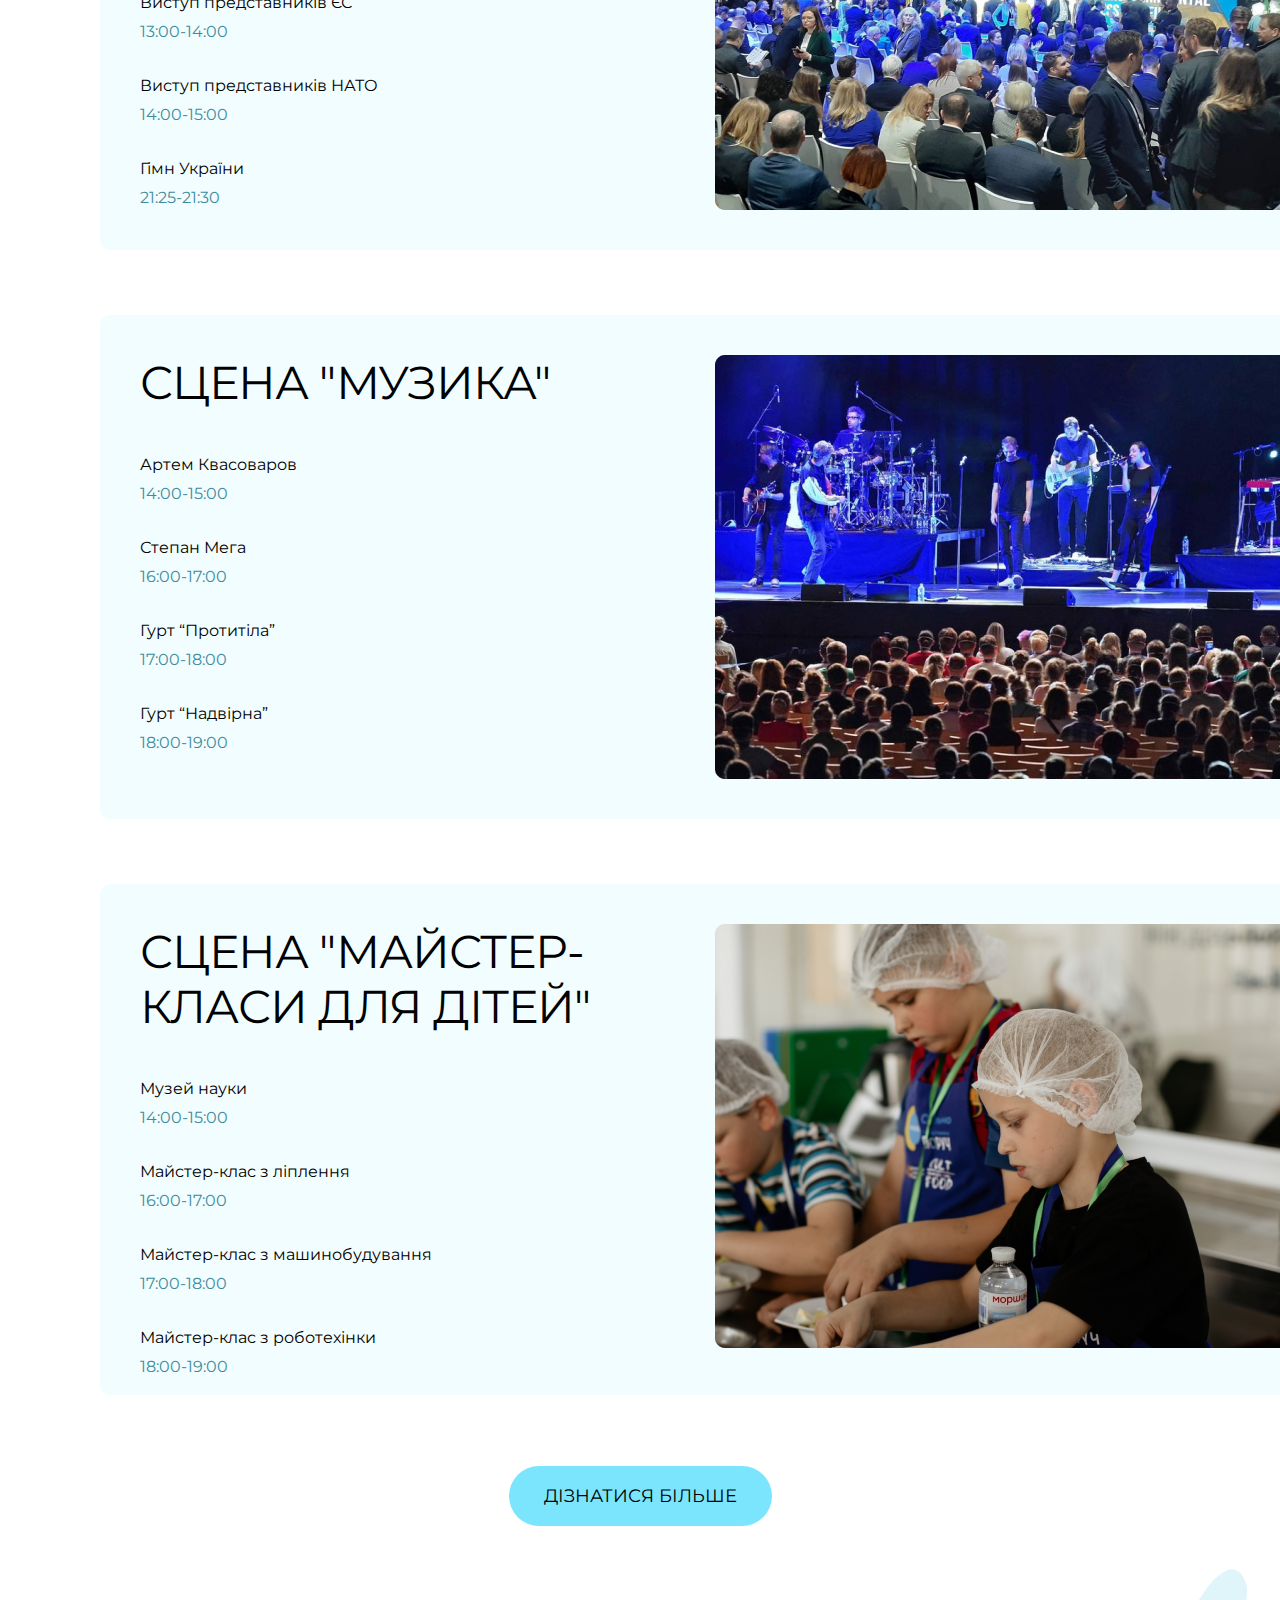
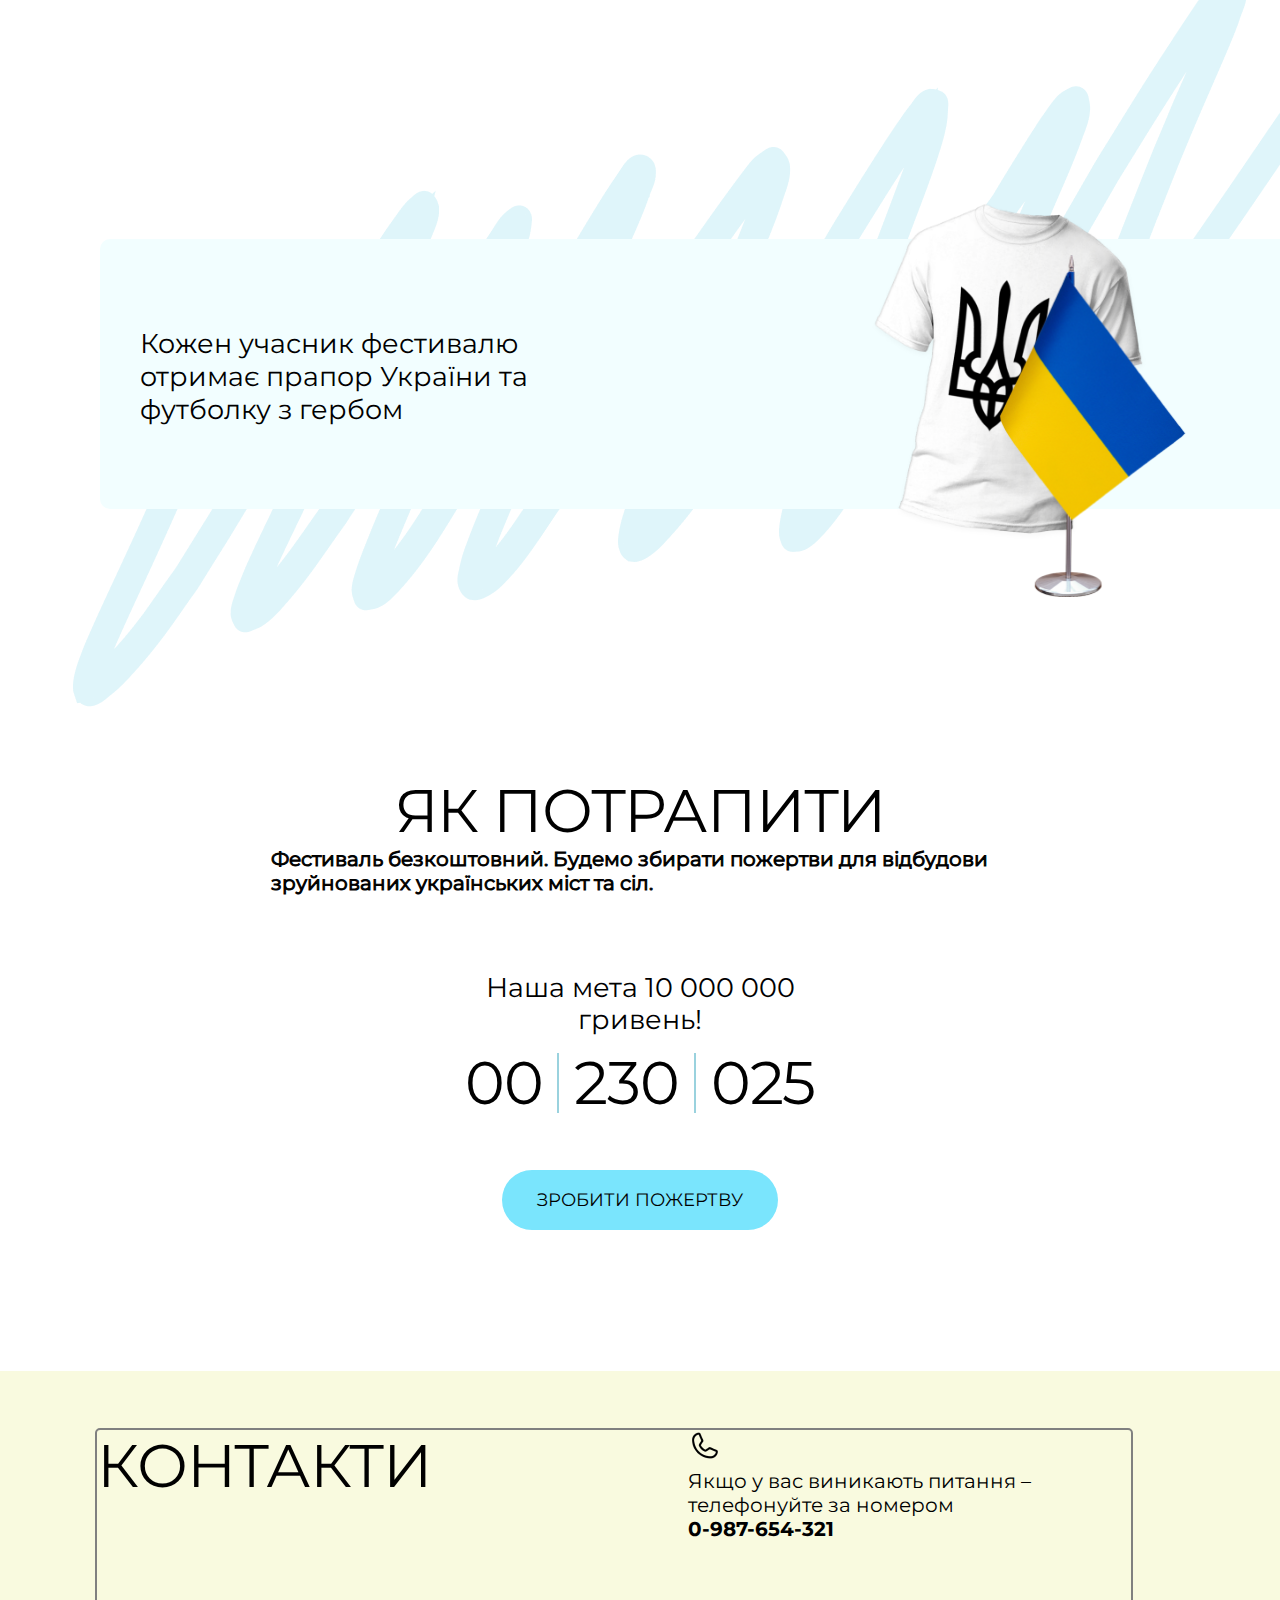
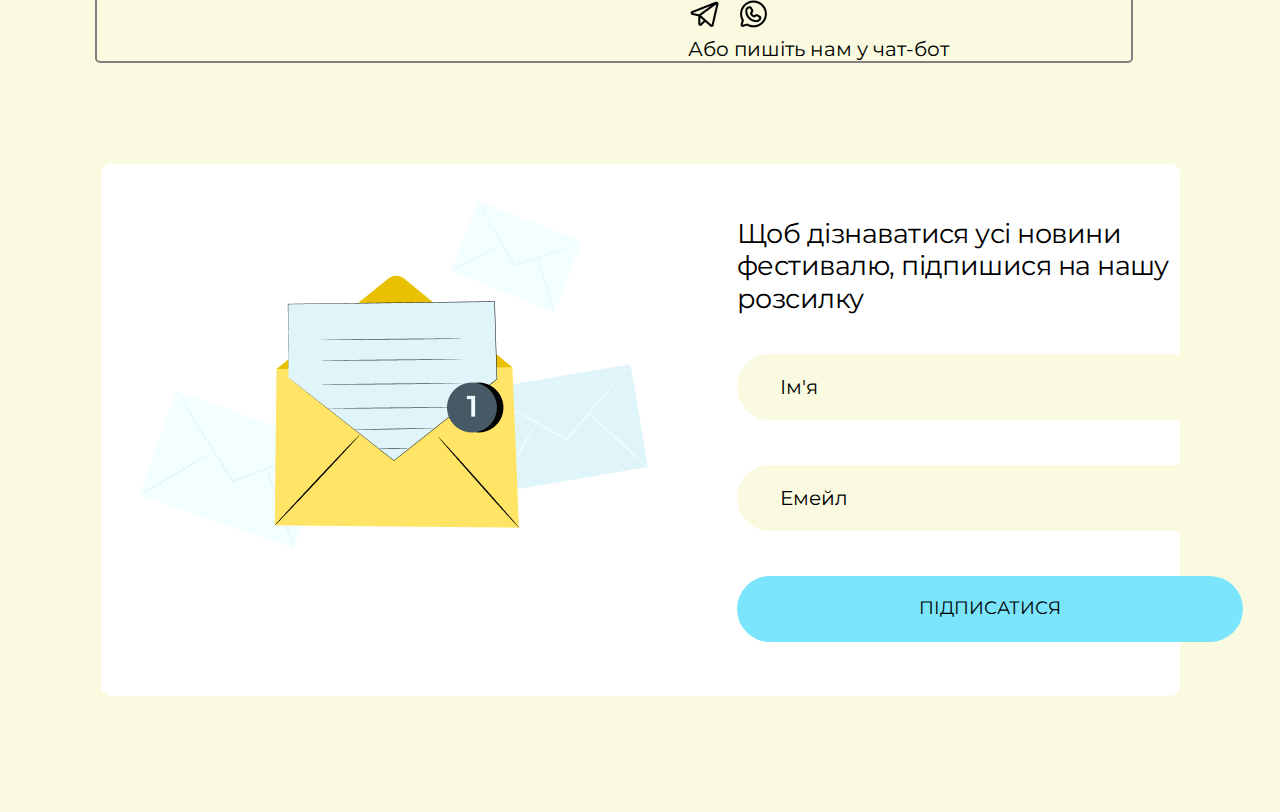
==== commit df21f21b: "styles email-form-section were done" ====
--- a/index.html
+++ b/index.html
@@ -187,20 +187,22 @@
                </div>
             </div>
          </section>
-         <section class="form-srtcion">
-            <div class="image">
-               <img src="./img/email.png" alt="email">
-            </div>
-            <div class="main-content">
-               <div class="item">
-                  <h3>Щоб дізнаватися усі новини фестивалю, підпишися на нашу розсилку</h3>
-               </div>
-               <div class="item">
-                  <form action="/" method="post">
-                     <input type="text" name="name" value="Ім'я"/><br><br>
-                     <input type="email" name="email" value="Емейл"/><br><br>
-                     <input type="submit" value="Підписатися"/>
-               </form>
+         <section class="email-form-section">
+            <div class="row">
+               <div class="image">
+                  <img src="./img/email.png" alt="email">
+               </div>
+               <div class="main-content">
+                  <div class="item">
+                     <h3>Щоб дізнаватися усі новини фестивалю, підпишися на нашу розсилку</h3>
+                  </div>
+                  <div class="item">
+                     <form action="/" method="post">
+                        <input type="text" name="name" value="Ім'я"/><br><br>
+                        <input type="email" name="email" value="Емейл"/><br><br>
+                        <input class="btn" type="submit" value="Підписатися"/>
+                  </form>
+                  </div>
                </div>
             </div>
          </section>
--- a/css/styles.css
+++ b/css/styles.css
@@ -152,6 +152,17 @@
    font-size: 18px;
 }
 
+/* .btn {
+   padding: 21px 28px;
+   margin-left: -20px;
+   border-radius: 87px;
+   background: #7AE5FD;
+   font-size: 18px;
+   line-height: 100%;
+   text-align: center;
+   text-transform: uppercase;
+} */
+
 .header-section .btn {
    padding: 21px 28px;
    margin-left: -20px;
@@ -315,10 +326,7 @@
 }
 
 h3 {
-   font-family: inherit;
-   font-style: normal;
    font-size: 46px;
-   font-weight: 400;
    line-height: 55px;
    /* line-height: 120%; */
    letter-spacing: -0.02em;
@@ -495,10 +503,16 @@
    border-radius: 87px;
 }
 
+
+/* ********* FOOTER ********* */
+
 footer {
+   display: flex;
+   flex-direction: column;
    background-color: #F9FADF;
    margin-top: 141px;
 }
+
 
 /* ********* FOOTER ********* */
 /* ********* КОНТАКТИ ********* */
@@ -511,8 +525,8 @@
    margin-top: 57px;
    margin-left: 95px;
 
-   /* border: 2px solid gray;
-   border-radius: 5px;  */
+   border: 2px solid gray;
+   border-radius: 5px; 
 }
 
 .contacts-section .title-content {
@@ -544,3 +558,79 @@
 .contacts-section h5 {
    width: 100%;
 }
+
+
+/* ********* FOOTER ********* */
+/* ********* EMAIL ********* */
+
+.email-form-section {
+   max-width: 1239px;
+   display: flex;
+   flex: 0 1 auto;
+   margin: 101px 100px 116px 101px;
+
+   background: #FFFFFF;
+   border-radius: 10px;
+
+   /* border: 2px solid gray;
+   border-radius: 5px;  */
+}
+
+.email-form-section .row {
+   display: flex;
+   flex: 0 1 auto;
+   margin: 37px 97px 54px 39px;
+   gap: 89px;
+}
+
+.email-form-section .image {
+   max-width: 508px;
+   height: 348px;
+}
+
+.email-form-section .main-content {
+   max-width: 506px;
+   align-self: self-end;
+   margin-top: 17px;
+}
+
+.email-form-section h3 {
+   font-size: 27px;
+   line-height: 120%;
+   text-transform: lowercase;
+}
+
+.email-form-section h3:first-letter {
+   text-transform: uppercase;
+}
+
+form {
+   margin-top: 8px;
+}
+
+input {
+   min-width: 506px;
+   /* height: 66px; */
+   background: #F9FADF;
+   border-radius: 61px;
+   margin-top: 31px;
+   padding: 21px 43px;
+   font-size: 20px;
+   line-height: 120%;
+}
+
+.email-form-section .btn {
+   padding: 22px 173px;
+   border-radius: 61px;
+   background: #7AE5FD;
+   font-size: 18px;
+   line-height: 120%;
+   text-align: center;
+   text-transform: uppercase;
+   cursor: pointer;
+}
+
+
+
+
+
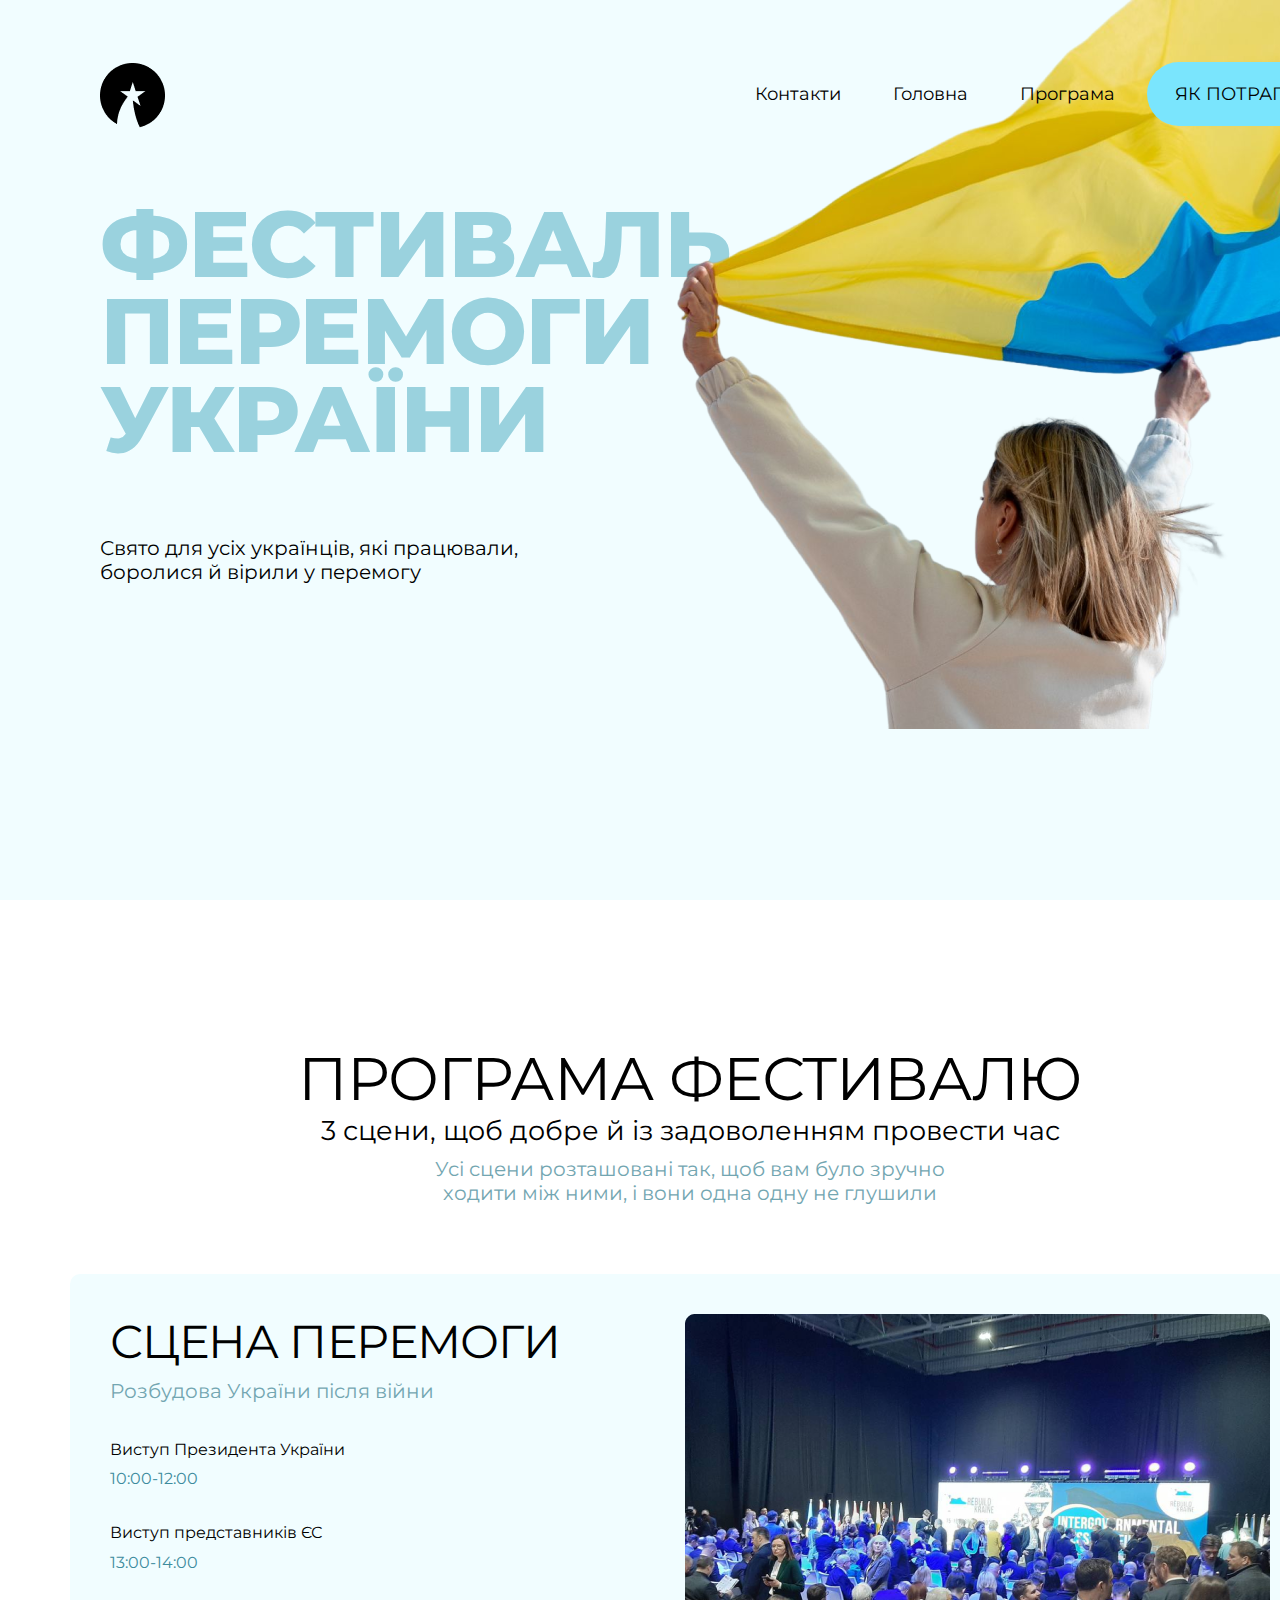
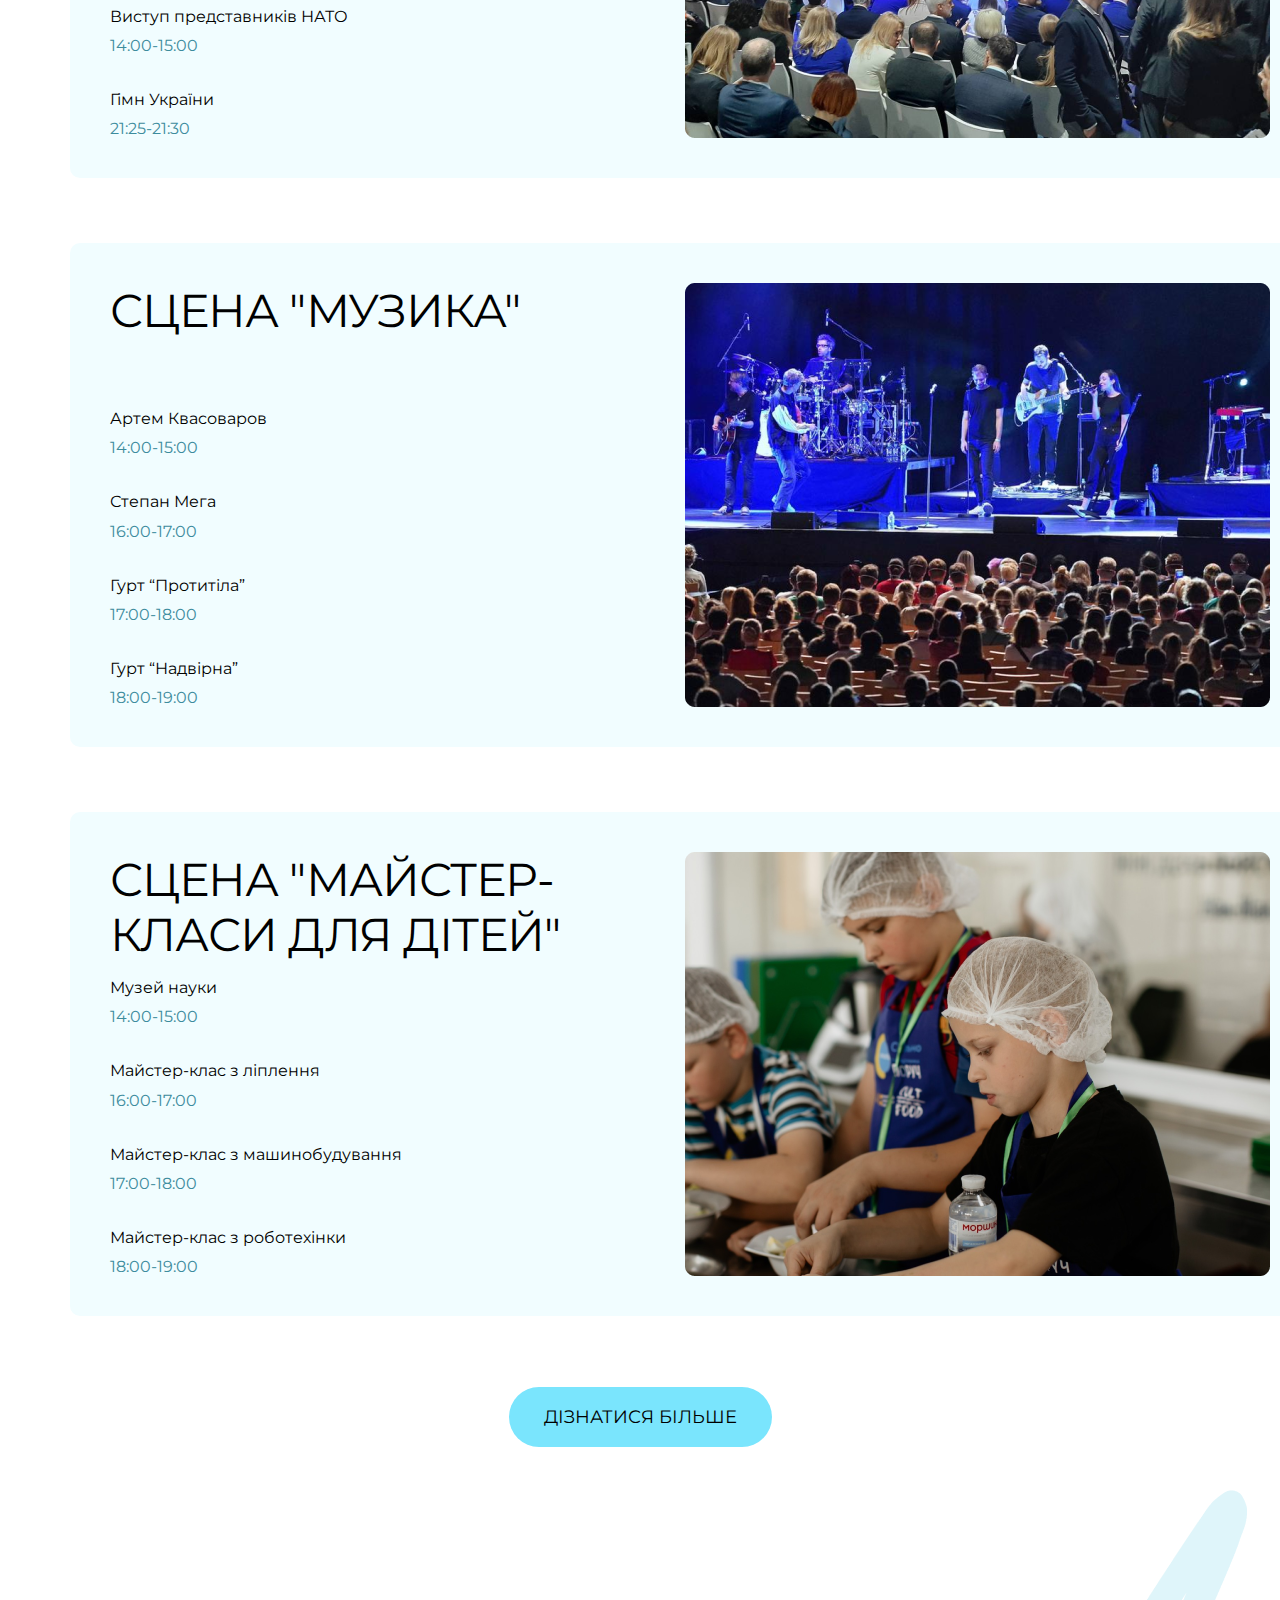
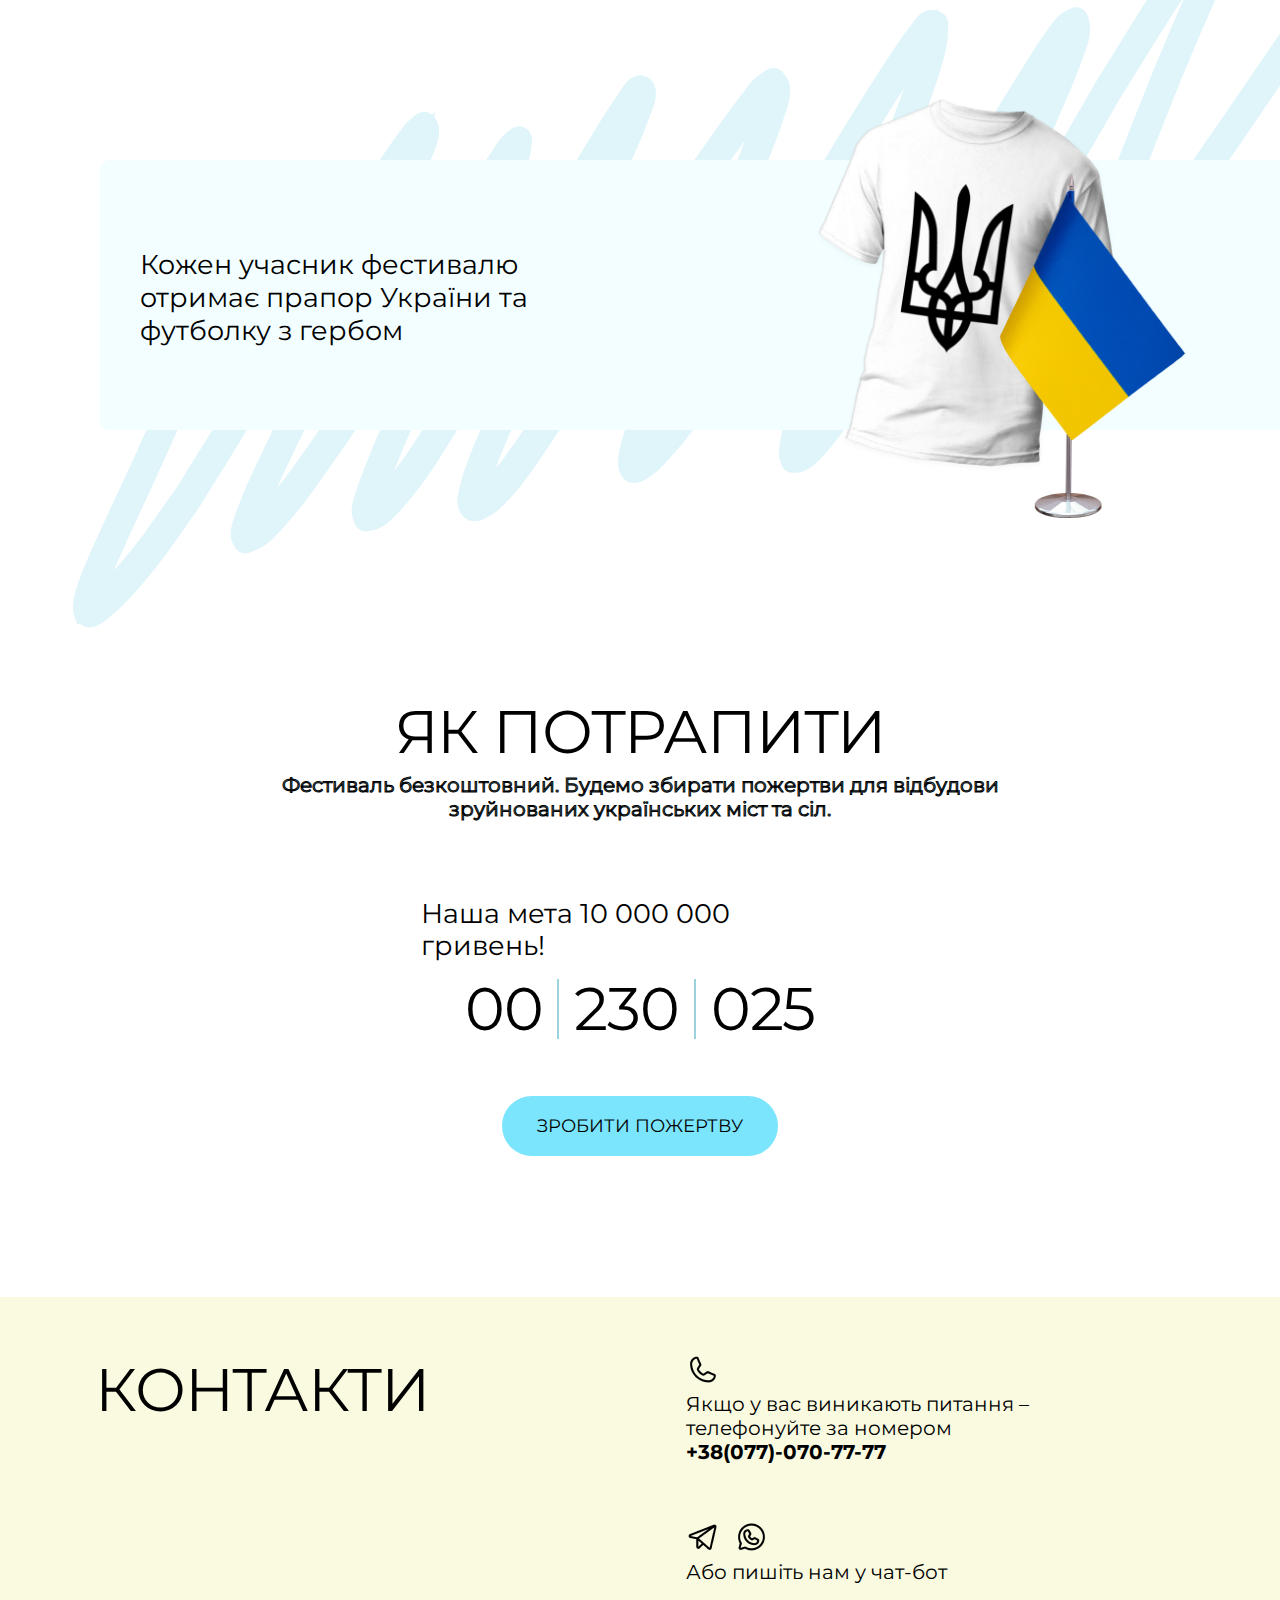
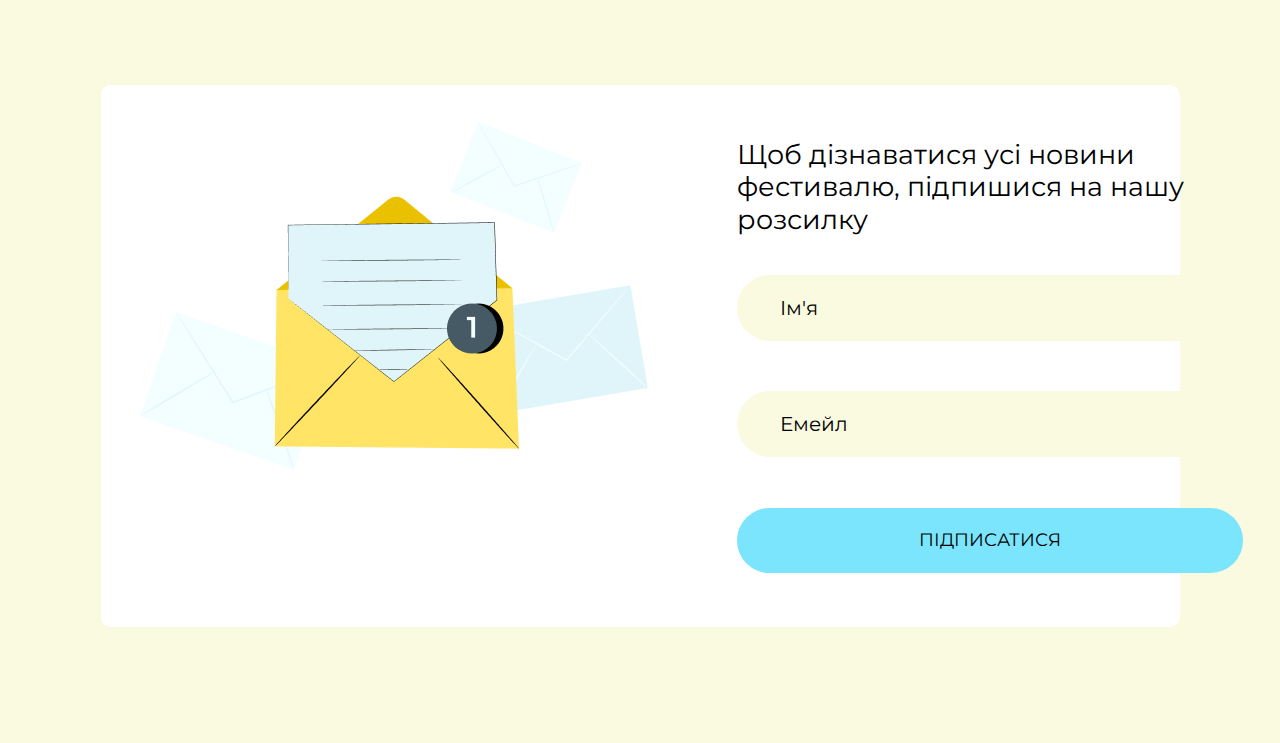
==== commit 59ce7624: "anchor links and links to chatbots were created" ====
--- a/index.html
+++ b/index.html
@@ -19,34 +19,34 @@
                </a>
                <nav class="navbar">
                   <ul>
-                     <li ><a href="#">Контакти</a></li>
+                     <li ><a href="#contacts">Контакти</a></li>
                      <li><a href="#">Головна</a></li>
-                     <li><a href="#">Програма</a></li>
-                     <li><a class="btn" href="#">Як потрапити</a></li>
+                     <li><a href="#program">Програма</a></li>
+                     <li><a class="btn" href="#how-to-get">Як потрапити</a></li>
                   </ul>
                </nav>
             </header>
             <div class="title-content">
                <h1>Фестиваль Перемоги України</h1>
-               <h6>Свято для усіх українців, які працювали, боролися й вірили у перемогу</h6>
+               <p class="p-font-size-20">Свято для усіх українців, які працювали, боролися й вірили у перемогу</p>
             </div>
             <div class="image"></div>
          </section>
 
-         <section class="program-section">
-            <div class="title-section">
+         <section class="program-section" id="program">
+            <div class="title-content">
                <h2>Програма фестивалю</h2>
-               <h4>3 сцени, щоб добре й із задоволенням провести час</h4>
-               <h5>Усі сцени розташовані так, щоб вам було зручно ходити між ними, і вони одна одну не глушили</h5>
+               <p class="p-font-size-27">3 сцени, щоб добре й із задоволенням провести час</p>
+               <p class="p-font-size-20">Усі сцени розташовані так, щоб вам було зручно ходити між ними, і вони одна одну не глушили</p>
             </div>
             <article>
                <div class="row">
-                  <div class="content">
-                     <div class="title-content">
+                  <div class="text">
+                     <div class="title-text">
                         <h3>Сцена Перемоги</h3>
-                        <h6>Розбудова України після війни</h6>
-                     </div>
-                     <div class="main-content">
+                        <p class="p-font-size-20">Розбудова України після війни</p>
+                     </div>
+                     <div class="main-text">
                         <div class="item">
                            <p>Виступ Президента України</p>
                            <time>10:00-12:00</time>
@@ -72,11 +72,11 @@
             </article>
             <article>
                <div class="row">
-                  <div class="content">
-                     <div class="title-content">
+                  <div class="text">
+                     <div class="title-text">
                         <h3>Сцена "Музика"</h3>
                      </div>
-                     <div class="main-content">
+                     <div class="main-text">
                         <div class="item">
                            <p>Артем Квасоваров</p>
                            <time>14:00-15:00</time>
@@ -102,11 +102,11 @@
             </article>
             <article>
                <div class="row">
-                  <div class="content">
-                     <div class="title-content">
+                  <div class="text">
+                     <div class="title-text">
                         <h3>Сцена "Майстер-класи для дітей"</h3>
                      </div>
-                     <div class="main-content">
+                     <div class="main-text">
                         <div class="item">
                            <p>Музей науки</p>
                            <time>14:00-15:00</time>
@@ -139,30 +139,26 @@
          <section class="shirt-flag-section">
             <div class="line">
                <div class="row">
-                  <div class="content">
-                     <p>Кожен учасник фестивалю отримає прапор України та футболку з гербом</p>
-                  </div>
+                  <p>Кожен учасник фестивалю отримає прапор України та футболку з гербом</p>
                   <div class="image"></div>
                </div>
             </div>
          </section>
 
-         <section class="how-to-get-section">
+         <section class="how-to-get-section" id="how-to-get">
             <div class="title-content">
                <h2>Як потрапити</h2>
-               <h5>Фестиваль безкоштовний. Будемо збирати пожертви для відбудови зруйнованих українських міст та сіл.</h5>
+               <p class="p-outline">Фестиваль безкоштовний. Будемо збирати пожертви для відбудови зруйнованих українських міст та сіл.</p>
             </div>
             <div class="main-content">
-               <h4>Наша мета 10 000 000 гривень!</h4>
-               <h2>
-                  <ul>
-                     <li>00</li>
-                     <!-- <li id="line">|</li> -->
-                     <li>230</li>
-                     <!-- <li id="line">|</li> -->
-                     <li>025</li>
-                  </ul>
-               </h2>
+               <p class="p-font-size-27">Наша мета 10 000 000 гривень!</p>
+               <ul>
+                  <li>00</li>
+                  <!-- <li id="line">|</li> -->
+                  <li>230</li>
+                  <!-- <li id="line">|</li> -->
+                  <li>025</li>
+               </ul>
                <a class="btn" href="#">Зробити пожертву</a>
             </div>
          </section>
@@ -170,20 +166,21 @@
       </main>
 
       <footer>
-         <section class="contacts-section">
+
+         <section class="contacts-section" id="contacts">
             <div class="title-content">
                <h2>Контакти</h2>
             </div>
             <div class="main-content">
                <div class="item">
-                  <a class="icon" href="#"><img src="./img/Phone.png" alt="Phone"></a>
-                  <h5>Якщо у вас виникають питання – телефонуйте за номером</h5> 
-                  <h5 class="font-weight-700"><a href="tel:0-987-654-321">0-987-654-321</a></h5>
+                  <a class="icon" href="tel:+380660804676"><img src="./img/Phone.png" alt="Phone"></a>
+                  <p class="p-font-size-20">Якщо у вас виникають питання – телефонуйте за номером</p> 
+                  <p class="p-font-size-20 p-font-weight-700"><a href="tel:+380770707777">+38(077)-070-77-77</a></p>
                </div>
                <div class="item">
-                  <a class="icon" href="#"><img src="./img/TelegramLogo.png" alt="TelegramLogo"></a>
-                  <a class="icon" href="#"><img src="./img/WhatsappLogo.png" alt="WhatsappLogo"></a>
-                  <h5>Або пишіть нам у чат-бот</h5>
+                  <a class="icon" href="tg://resolve?domain=marketer_first_bot&start"><img src="./img/TelegramLogo.png" alt="TelegramLogo"></a>
+                  <a class="icon" href="viber://pa?chatURI=marketer_first"><img src="./img/WhatsappLogo.png" alt="WhatsappLogo"></a>
+                  <p class="p-font-size-20">Або пишіть нам у чат-бот</p>
                </div>
             </div>
          </section>
@@ -194,7 +191,7 @@
                </div>
                <div class="main-content">
                   <div class="item">
-                     <h3>Щоб дізнаватися усі новини фестивалю, підпишися на нашу розсилку</h3>
+                     <p>Щоб дізнаватися усі новини фестивалю, підпишися на нашу розсилку</p>
                   </div>
                   <div class="item">
                      <form action="/" method="post">
@@ -206,7 +203,9 @@
                </div>
             </div>
          </section>
+
       </footer>
+
    </conteiner>
 </body>
 </html>--- a/css/styles.css
+++ b/css/styles.css
@@ -12,87 +12,126 @@
    box-sizing: border-box;
 }
 
+:focus, :active {
+   outline: none;
+}
+
+a:focus, a:active {
+   outline: none;
+}
+
+input, button, textarea {
+   outline: none;
+   border: none;
+   font-family: inherit;
+}
+
+input::-ms-clear {
+   display: none;
+}
+
+button {
+   cursor: pointer;
+   font-family: inherit;
+   color: inherit;
+}
+
+button::-moz-focus-inner {
+   padding: 0;
+   border: 0;
+}
+
+a, a:visited {
+   text-decoration: none;
+   font-family: inherit;
+   color: inherit;
+}
+
+a:hover {
+   text-decoration: none;
+}
+
+ul {
+   list-style: none;
+}
+
+img {
+   vertical-align: top;
+}
+
 html, body {
    height: 100%;
    width: 100%;
    font-size: 100%;
-   line-height: 1;
-   font-size: 14px;
    -ms-text-size-adjust: 100%;
    -webkit-text-size-adjust: 100%;
 }
 
 body {
-   /* font-family: Arial, "Helvetica Neue", Helvetica, sans-serif; */
    box-sizing: border-box;
-}
-
-:focus, :active {
-   outline: none;
-}
-
-a:focus, a:active {
-   outline: none;
-}
-
-input, button, textarea {
-   outline: none;
-   border: none;
-   font-family: inherit;
-}
-
-input::-ms-clear {
-   display: none;
-}
-
-button {
-   cursor: pointer;
-   font-family: inherit;
-   color: inherit;
-}
-
-button::-moz-focus-inner {
-   padding: 0;
-   border: 0;
-}
-
-a, a:visited {
-   text-decoration: none;
-   font-family: inherit;
-   color: inherit;
-}
-
-a:hover {
-   text-decoration: none;
-}
-
-ul {
-   list-style: none;
-}
-
-img {
-   vertical-align: top;
-}
-
-h1, h2, h3, h4, h5, h6 {
-   font-size: inherit;
-   font-weight: inherit;
-}
-
-body {
-   width: 100%;
-   height: 100%;
-}
-
-conteiner {
-   max-width: 1440px;
-   display: flex;
-   flex: 1 1 auto;
-   flex-direction: column;
-   justify-content: center;
+
    font-family: 'Montserrat', sans-serif;
    color: black;
    font-weight: 400;
+   font-size: 16px;
+   line-height: 120%;
+   font-style: normal;
+}
+
+h1 {
+   font-size: 93px;
+   line-height: 94.9%;
+   /* line-height: 88px; */
+   font-weight: 800;
+   color: #9AD2DE;
+   
+   letter-spacing: -0.02em;
+   text-transform: uppercase;
+
+   margin: calc(200px - 63px - 64.19px) 0 0 100px;
+}
+
+h2 {
+   font-size: 60px;
+   line-height: 72px;
+   /* line-height: 120%; */
+   font-weight: inherit;
+   letter-spacing: -0.02em;
+   text-transform: uppercase;
+}
+
+h3 {
+   font-size: 46px;
+   line-height: 55px;
+   /* line-height: 120%; */
+   font-weight: inherit;
+   letter-spacing: -0.02em;
+   text-transform: uppercase;
+}
+
+h4, h5, h6 {
+   font-family: inherit;
+   font-size: inherit;
+   font-weight: inherit;
+}
+
+.p-font-size-20 {
+   font-size: 20px;
+   line-height: 24px;
+   /* line-height: 120%; */
+}
+
+.p-font-size-27 {
+   font-size: 27px;
+   line-height: 32px;
+}
+
+conteiner {
+   max-width: 1440px;
+   display: flex;
+   flex: 1 1 auto;
+   flex-direction: column;
+   justify-content: center;
    margin: 0 auto;
    padding: 0 auto;
    /* background: #F5F5F5; */
@@ -102,6 +141,10 @@
    display: flex;
    flex-direction: column;
 }
+
+
+/* ********* MAIN ********* */
+/* ********* ТИТУЛ + МЕНЮ  ********* */
 
 .header-section {
    background: #F1FDFF;
@@ -151,17 +194,6 @@
    justify-content: space-between;
    font-size: 18px;
 }
-
-/* .btn {
-   padding: 21px 28px;
-   margin-left: -20px;
-   border-radius: 87px;
-   background: #7AE5FD;
-   font-size: 18px;
-   line-height: 100%;
-   text-align: center;
-   text-transform: uppercase;
-} */
 
 .header-section .btn {
    padding: 21px 28px;
@@ -175,10 +207,8 @@
 }
 
 .header-section .image {
-   /* position: absolute; */
    width: 1448px;
    height: 100vh;
-   /* margin: calc(-729px + 148px - 3px) 0 0 425px; */
    margin: calc(-729px + 148px - 3px) 0 0 425px;
    /* left: 425px; */
    /* top: -148px; */
@@ -190,94 +220,57 @@
    background-position: top;
 }
 
-.header-section h1 {
-   width: 698px;
-   line-height: 264px;
-   margin: calc(200px - 63px - 64.19px) 0 0 100px;
-   /* left: 100px;
-   top: 200px; */
-
-   font-weight: 800;
-   font-size: 93px;
-   line-height: 94.9%;
-   /* or 88px */
-
-   letter-spacing: -0.02em;
-   text-transform: uppercase;
-
-   color: #9AD2DE;
-}
-
-.header-section h6 {
+.header-section .p-font-size-20 {
    width: 484px;
-   height: 48px;
+   /* height: 48px; */
    margin: calc(528px - 264px - 200px) 0 0 100px;
    left: 101px;
    top: 528px;
 
-   font-size: 20px;
-   line-height: 120%;
-   /* or 24px */
-
    color: #000000;
 }
+
+.header-section .title-content {
+   max-width: 452px;
+   display: flex;
+   flex: 0 1 auto;
+   flex-direction: column;
+   align-items: flex-start;
+   gap: 10px;
+}
+
+
+/* ********* MAIN ********* */
+/* ********* ПРОГРАМА ФЕСТИВАЛЮ ********* */
 
 .program-section {
    max-width: 1240px;
    display: flex;
    flex: 0 1 auto;
-   flex-wrap: wrap;
    flex-direction: column;
    align-items: center;
    margin: 143px 0 0 100px;
 }
 
-.title-section {
-   max-width: 784px;
-   display: flex;
-   flex: 0 1 auto;
-   flex-wrap: wrap;
+.program-section .title-content {
+   /* max-width: 784px; */
+   display: flex;
+   flex: 0 1 auto;
    flex-direction: column;
    align-items: center;
    margin: 0 0 4px 0;
 }
 
-h2 {
-   font-size: 60px;
-   line-height: 72px;
-   /* line-height: 120%; */
-   letter-spacing: -0.02em;
-   text-transform: uppercase;
-}
-
-h4 {
-   font-family: inherit;
-   font-style: normal;
-   font-size: 27px;
-   font-weight: 400;
-   line-height: 32px;
-   /* line-height: 120%; */
+.program-section .p-font-size-27 {
    text-align: center;
 }
 
-h5 {
-   font-size: 20px;
-   line-height: 24px;
-   /* line-height: 120%; */
-}
-
-.program-section h5 {
+.program-section .p-font-size-20 {
    width: 588px;
    margin-top: 10px;
    text-align: center;
    color: #73A6B1;
 }
-
-/* OUTLINE */
-.how-to-get-section h5 {
-   -webkit-text-stroke: 1px #000000;
-}
-
 .program-section article {
    width: 1240px;
    display: flex;
@@ -296,70 +289,41 @@
    justify-content: space-between;
 }
 
-.content {
-   display: flex;
-   flex: 0 1 auto;
-   flex-direction: column;
+.text {
+   max-width: calc(1240px - 585px - 40px - 40px - 40px);
+   display: flex;
+   flex: 0 1 auto;
+   flex-direction: column;
+   justify-content: space-between;
    align-items: flex-start;
-   padding: 0px;
-   gap: 45px;
-
-   max-width: 452px;
-   max-height: 431px;
-}
-
-.title-content {
-   display: flex;
-   flex: 0 1 auto;
-   flex-direction: column;
-}
-
-.header-section .title-content {
-   max-width: 452px;
+}
+
+.program-section .title-text {
+   /* max-width: 452px; */
+   display: flex;
+   flex: 0 1 auto;
+   flex-direction: column;
    align-items: flex-start;
-   gap: 10px;
-}
-
-.how-to-get-section .title-content {
-   max-width: 739px;
-   align-items: center;
-}
-
-h3 {
-   font-size: 46px;
-   line-height: 55px;
-   /* line-height: 120%; */
-   letter-spacing: -0.02em;
-   text-transform: uppercase;
-}
-
-h6 {
-   font-family: inherit;
-   font-style: normal;
-   font-size: 20px;
-   font-weight: 400;
-   line-height: 24px;
-   /* line-height: 120%; */
-}
-
-.main-content {
-   display: flex;
-   flex: 0 1 auto;
-   flex-direction: column;
-}
-
-.program-section .main-content {
+   /* gap: 10px;
+   margin: 0 0 4px 0; */
+}
+
+.program-section .text .p-font-size-20 {
+   max-width: calc(1240px - 585px - 40px - 40px - 40px);
+   margin-top: 10px;
+   text-align: start;
+   color: #73A6B1;
+}
+
+.program-section .main-text {
    max-width: 292px;
+   display: flex;
+   flex: 0 1 auto;
+   flex-direction: column;
    align-items: flex-start;
    gap: 35px;
 }
 
-.how-to-get-section .main-content {
-   max-width: 439px;
-   align-items: center;
-   margin-top: 77px;
-}
-
 .item {
    display: flex;
    flex: 0 1 auto;
@@ -369,15 +333,6 @@
 
 .program-section .item {
    gap: 10px;
-}
-
-p {
-   font-family: inherit;
-   font-style: normal;
-   font-size: 16px;
-   font-weight: 400;
-   line-height: 19px;
-   /* line-height: 120%; */
 }
 
 time {
@@ -390,6 +345,15 @@
    color: #3D8C9D;
 }
 
+.program-section .image {
+   max-width: 585px;
+   max-height: 424px;
+}
+
+
+/* ********* MAIN ********* */
+/* ********* ДІЗНАТИСЯ БІЛЬШЕ ********* */
+
 .find-out-more-section {
    display: flex;
    flex: 0 1 auto;
@@ -406,6 +370,10 @@
    background: #7AE5FD;
    border-radius: 87px;
 }
+
+
+/* ********* MAIN ********* */
+/* ********* ФУТБОЛКА ТА ПРАПОР ********* */
 
 .shirt-flag-section {
    display: flex;
@@ -431,8 +399,11 @@
    margin: 270px 18px 191px 28px;
    background: #F2FEFF;
    border-radius: 10px;
-   /* object-fit: cover;
-   object-position: top; */
+   object-fit: cover;
+   object-position: top;
+
+   /* border: 2px solid gray;
+   border-radius: 5px;  */
 }
 
 .shirt-flag-section .row {
@@ -441,6 +412,7 @@
    margin: -81.61px 137px -81px 40px;
    display: flex;
    flex: 0 1 auto;
+   justify-content: space-between;
    /* flex-wrap: wrap; */
    align-items: center;
    gap: 241px;
@@ -450,11 +422,13 @@
 }
 
 .shirt-flag-section p {
-   font-family: inherit;
-   font-style: normal;
    font-size: 27.271px;
-   font-weight: 400;
    line-height: 120%;
+   max-width: 391px;
+   padding: 0;
+
+   /* border: 2px solid gray;
+   border-radius: 5px;  */
 }
 
 .shirt-flag-section .image {
@@ -465,10 +439,15 @@
 
    background-image: url(../img/image_556\ 1.png), url(../img/430\ copy\ 1.png);
    /* transform: 0, rotate(6.92deg); */
-   background-size: 222px, 347px;
+   background-size: 222px 344px, 90%;
    background-repeat: no-repeat;
-   background-position: bottom right, center left;
-}
+   background-position: bottom right, top left;
+
+}
+
+
+/* ********* MAIN ********* */
+/* ********* ЯК ПОТРАПИТИ ********* */
 
 .how-to-get-section {
    max-width: 739px;
@@ -482,6 +461,41 @@
 
    /* border: 2px solid gray;
    border-radius: 5px;  */
+}
+
+.how-to-get-section .title-content {
+   max-width: 739px;
+   display: flex;
+   flex: 0 1 auto;
+   flex-direction: column;
+   align-items: center;
+}
+
+.p-outline {
+   font-size: 20px;
+   line-height: 24px;
+   /* line-height: 120%; */
+   color: #73A6B1;
+   -webkit-text-stroke: 1px #000000;
+   text-align: center;
+   margin-top: 5px;
+}
+
+.how-to-get-section .main-content {
+   max-width: 439px;
+   display: flex;
+   flex: 0 1 auto;
+   flex-direction: column;
+   align-items: center;
+   margin-top: 77px;
+}
+
+.how-to-get-section ul {
+   font-size: 60px;
+   line-height: 72px;
+   /* line-height: 120%; */
+   letter-spacing: -0.02em;
+   text-transform: uppercase;
 }
 
 .how-to-get-section li + li {
@@ -525,16 +539,22 @@
    margin-top: 57px;
    margin-left: 95px;
 
-   border: 2px solid gray;
-   border-radius: 5px; 
+   /* border: 2px solid gray;
+   border-radius: 5px;  */
 }
 
 .contacts-section .title-content {
    max-width: 336px;
+   display: flex;
+   flex: 0 1 auto;
+   flex-direction: column;
 }
 
 .contacts-section .main-content {
    max-width: 444px;
+   display: flex;
+   flex: 0 1 auto;
+   flex-direction: column;
    justify-content: space-between;
    gap: 57px;
 }
@@ -545,18 +565,18 @@
    flex-wrap: wrap;
 }
 
-.font-weight-700 {
+.contacts-section .icon {
+   max-width: 33px;
+   max-height: 33px;
+   margin: 0 16px 6px 0;
+}
+
+.contacts-section .p-font-size-20 {
+   width: 100%;
+}
+
+.p-font-weight-700 {
    font-weight: 700;
-}
-
-.contacts-section .icon {
-   width: 33px;
-   height: 33px;
-   margin: 0 16px 6px 0;
-}
-
-.contacts-section h5 {
-   width: 100%;
 }
 
 
@@ -590,18 +610,16 @@
 
 .email-form-section .main-content {
    max-width: 506px;
+   display: flex;
+   flex: 0 1 auto;
+   flex-direction: column;
    align-self: self-end;
    margin-top: 17px;
 }
 
-.email-form-section h3 {
+.email-form-section p {
    font-size: 27px;
    line-height: 120%;
-   text-transform: lowercase;
-}
-
-.email-form-section h3:first-letter {
-   text-transform: uppercase;
 }
 
 form {
